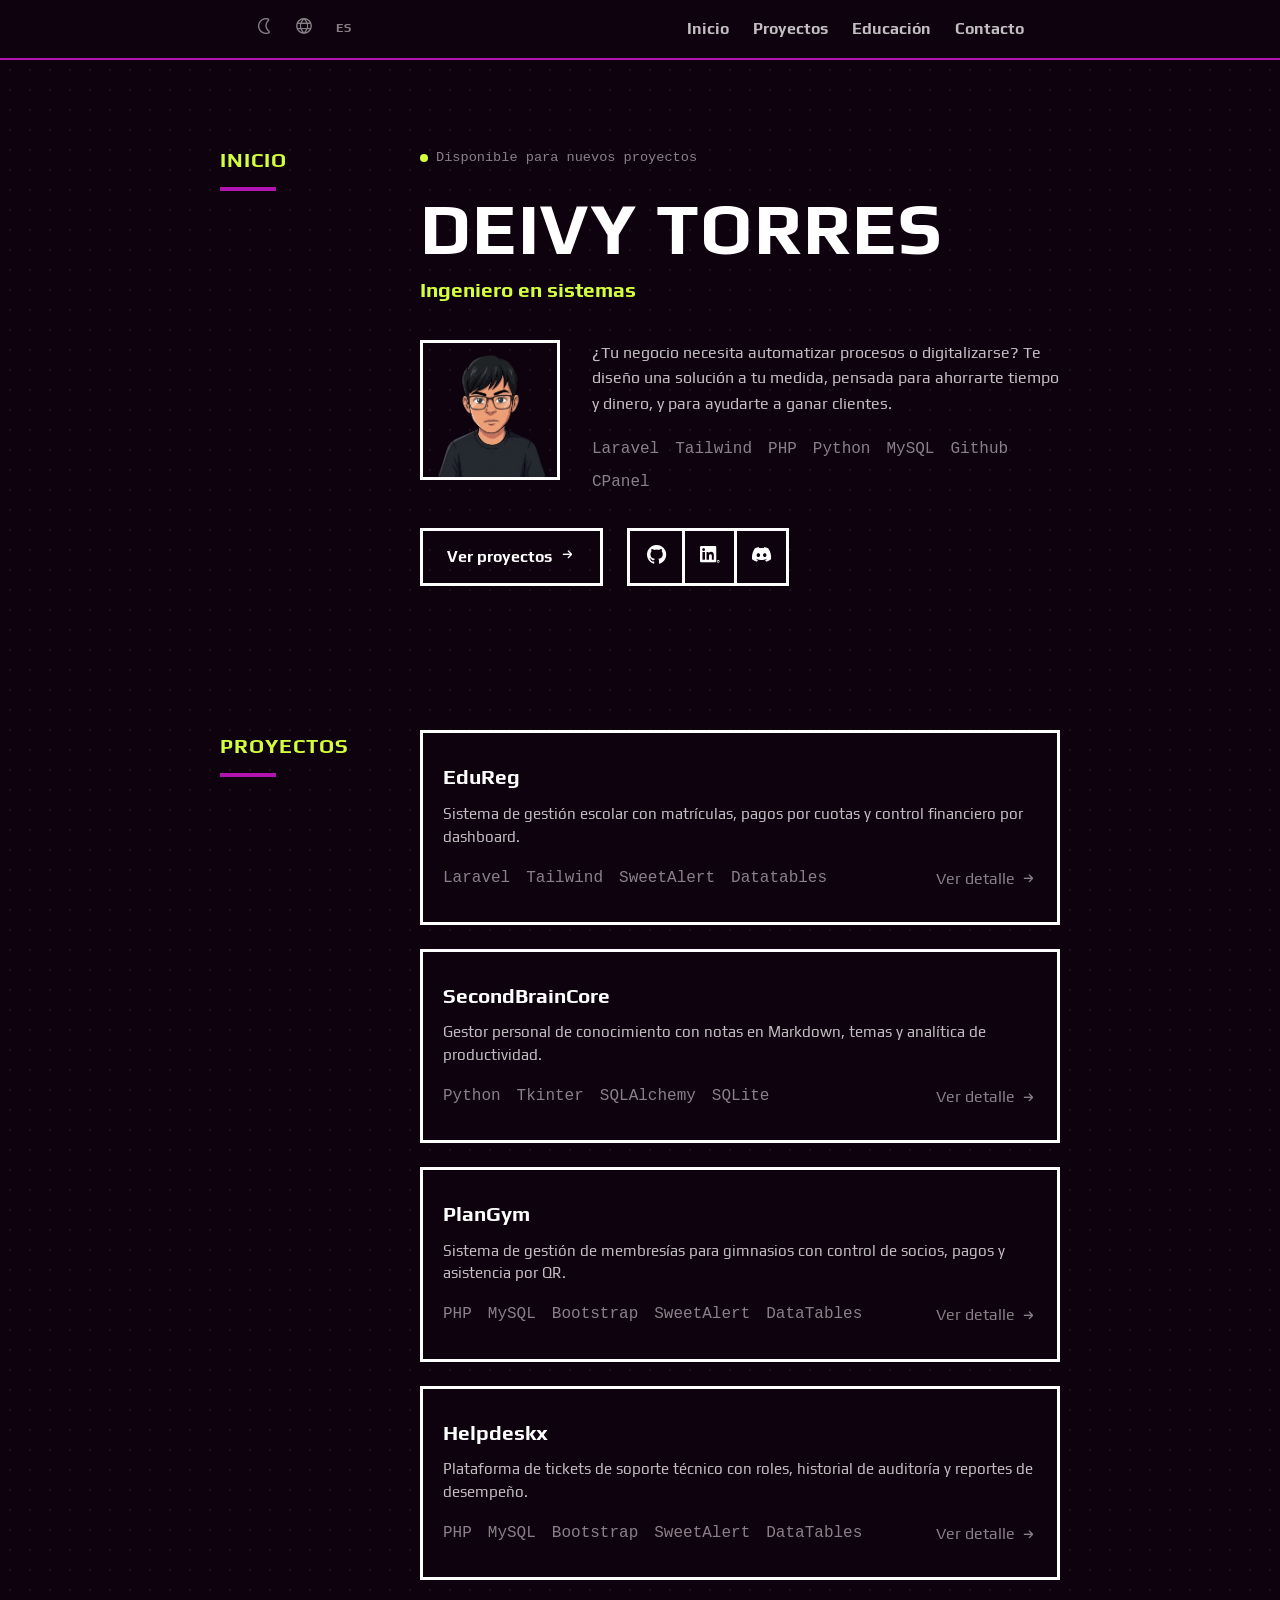
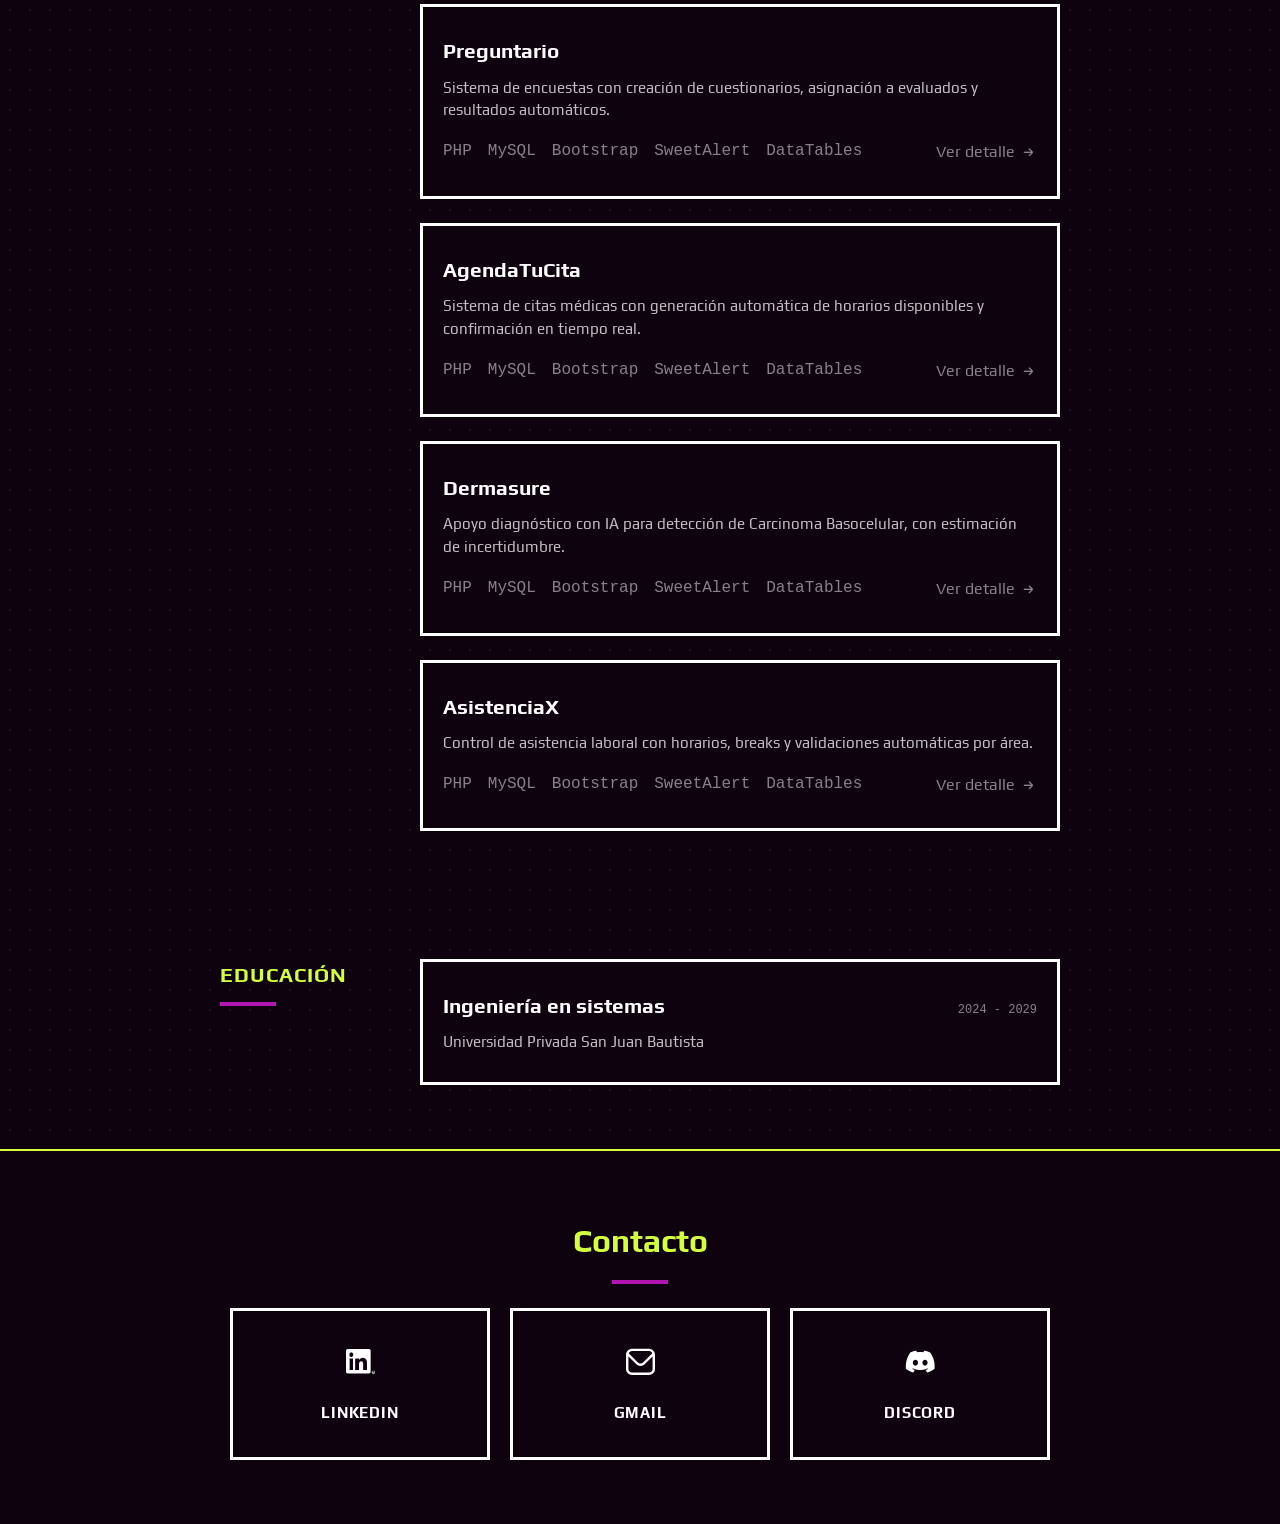
==== index.html @ a7b57a07 "portafolio-web" ====
<!DOCTYPE html>
<html lang="es">
<head>
  <meta charset="UTF-8">

  <link rel="icon" type="image/png" href="img/icon.png">
  <script>
    (function () {
      if (localStorage.getItem('site-theme') === 'light') document.documentElement.setAttribute('data-theme', 'light');
      document.documentElement.setAttribute('lang', localStorage.getItem('site-lang') || 'es');
    })();
  </script>
  <meta name="viewport" content="width=device-width, initial-scale=1.0">
  <title data-i18n="home.title">Deivy Torres | Ingeniero de sistemas</title>
  <meta name="description" content="Portafolio de Deivy Torres, ingeniero de sistemas." data-i18n="home.metaDesc" data-i18n-attr="content">
  
  <link rel="preload" href="fonts/Play-Regular.ttf" as="font" type="font/ttf" crossorigin>
  <link rel="preload" href="fonts/Play-Bold.ttf" as="font" type="font/ttf" crossorigin>

  <link rel="stylesheet" href="flaticon-uicons/brands/all.css">
  <link rel="stylesheet" href="flaticon-uicons/regular/rounded.css">
  <link rel="preload" href="flaticon-uicons/uicons-regular-rounded-J3WOUERV.woff2" as="font" type="font/woff2" crossorigin>
  <link rel="preload" href="flaticon-uicons/uicons-brands-XJPKRNBN.woff2" as="font" type="font/woff2" crossorigin>

    <link rel="stylesheet" href="style.css">
</head>
<body>
  
    <header class="site-header">
      <nav aria-label="Navegación principal">
          <ul class="nav-config">
            <li><a href="#" id="theme-toggle" aria-label="Cambiar tema de color" data-i18n="common.temaAria" data-i18n-attr="aria-label"><i class="fi fi-rr-moon"></i></a></li>
            <li><a href="#" id="lang-toggle" aria-label="Cambiar idioma" data-i18n="common.idiomaAria" data-i18n-attr="aria-label"><i class="fi fi-rr-globe"></i></a></li>
            <li class="lang-code" aria-hidden="true">ES</li>
          </ul>
          <ul class="nav-list">
              <li><a href="#inicio" data-i18n="nav.inicio">Inicio</a></li>
              <li><a href="#proyectos" data-i18n="nav.proyectos">Proyectos</a></li>
              <li><a href="#educacion" data-i18n="nav.educacion">Educación</a></li>
              <li><a href="#contacto" data-i18n="nav.contacto">Contacto</a></li>
          </ul>
      </nav>
    </header>

    <main id="contenido">

      <section id="inicio" class="hero" aria-labelledby="hero-titulo">
        <div class="hero-label">
          <h2 data-i18n="nav.inicio">Inicio</h2>
        </div>

        <div class="hero-content">
          <p class="hero-status">
            <span class="status-dot" aria-hidden="true"></span>
            <span data-i18n="home.status">Disponible para nuevos proyectos</span>
          </p>

          <h1 id="hero-titulo" class="hero-titulo">Deivy Torres</h1>
          <p class="hero-rol" data-i18n="home.rol">Ingeniero en sistemas</p>

          <div class="hero-main">
            <img class="hero-img" src="img/foto-perfil-2.png" alt="Deivy Torres" width="140" height="140">

            <div class="hero-info">
              <p class="hero-descripcion" data-i18n="home.desc">
                ¿Tu negocio necesita automatizar procesos o digitalizarse? Te diseño una solución a tu medida, pensada para ahorrarte tiempo y dinero, y para ayudarte a ganar clientes.
              </p>

              <ul class="project-stack hero-stack">
                <li>Laravel</li>
                <li>Tailwind</li>
                <li>PHP</li>
                <li>Python</li>
                <li>MySQL</li>
                <li>Github</li>
                <li>CPanel</li>
              </ul>
            </div>
          </div>

          <div class="hero-actions">
            <a href="#" class="hero-cta">
              <span data-i18n="home.cta">Enlaces</span>
              <i class="fi fi-rr-arrow-small-right" aria-hidden="true"></i>
            </a>

            <ul class="contact-list">
              <li>
                <a href="https://github.com/deivystoteles" aria-label="GitHub" target="_blank" rel="noopener">
                  <i class="fi fi-brands-github" aria-hidden="true"></i>
                </a>
              </li>
              <li>
                <a href="https://linkedin.com/in/deitorres" aria-label="LinkedIn" target="_blank" rel="noopener">
                  <i class="fi fi-brands-linkedin" aria-hidden="true"></i>
                </a>
              </li>
              <li>
                <a href="#" class="copy-discord" data-copy="dei_0_0" aria-label="Copiar usuario de Discord" data-i18n="common.copiarDiscord" data-i18n-attr="aria-label">
                  <i class="fi fi-brands-discord" aria-hidden="true"></i>
                </a>
              </li>
            </ul>
          </div>
        </div>
      </section>


      <section id="proyectos" class="projects" aria-labelledby="proyectos-titulo">
        <div class="projects-label">
          <h2 id="proyectos-titulo" data-i18n="nav.proyectos">Proyectos</h2>
        </div>

        <ul class="projects-grid">
          <li class="project-card">
            <a href="proyectos/edureg.html" class="project-card-link">
              <article>
                <h3>EduReg</h3>
                <p data-i18n="home.edureg.desc">Sistema de gestión escolar con matrículas, pagos por cuotas y control financiero por dashboard.</p>
                <div class="project-meta">
                  <ul class="project-stack">
                    <li>Laravel</li>
                    <li>Tailwind</li>
                    <li>SweetAlert</li>
                    <li>Datatables</li>
                  </ul>
                  <span class="project-link">
                    <span data-i18n="common.verDetalle">Ver detalle</span>
                    <i class="fi fi-rr-arrow-small-right" aria-hidden="true"></i>
                  </span>
                </div>
              </article>
            </a>
          </li>

          <li class="project-card">
            <a href="proyectos/secondbrain.html" class="project-card-link">
              <article>
                <h3>SecondBrainCore</h3>
                <p data-i18n="home.secondbrain.desc">Gestor personal de conocimiento con notas en Markdown, temas y analítica de productividad.</p>
                <div class="project-meta">
                  <ul class="project-stack">
                    <li>Python</li>
                    <li>Tkinter</li>
                    <li>SQLAlchemy</li>
                    <li>SQLite</li>
                  </ul>
                  <span class="project-link">
                    <span data-i18n="common.verDetalle">Ver detalle</span>
                    <i class="fi fi-rr-arrow-small-right" aria-hidden="true"></i>
                  </span>
                </div>
              </article>
            </a>
          </li>
          
          <li class="project-card">
            <a href="proyectos/plangym.html" class="project-card-link">
              <article>
                <h3>PlanGym</h3>
                <p data-i18n="home.plangym.desc">Sistema de gestión de membresías para gimnasios con control de socios, pagos y asistencia por QR.</p>
                <div class="project-meta">
                  <ul class="project-stack">
                    <li>PHP</li>
                    <li>MySQL</li>
                    <li>Bootstrap</li>
                    <li>SweetAlert</li>
                    <li>DataTables</li>
                  </ul>
                  <span class="project-link">
                    <span data-i18n="common.verDetalle">Ver detalle</span>
                    <i class="fi fi-rr-arrow-small-right" aria-hidden="true"></i>
                  </span>
                </div>
              </article>
            </a>
          </li>

          <li class="project-card">
            <a href="proyectos/helpdesk.html" class="project-card-link">
              <article>
                <h3>Helpdeskx</h3>
                <p data-i18n="home.helpdesk.desc">Plataforma de tickets de soporte técnico con roles, historial de auditoría y reportes de desempeño.</p>
                <div class="project-meta">
                  <ul class="project-stack">
                    <li>PHP</li>
                    <li>MySQL</li>
                    <li>Bootstrap</li>
                    <li>SweetAlert</li>
                    <li>DataTables</li>
                  </ul>
                  <span class="project-link">
                    <span data-i18n="common.verDetalle">Ver detalle</span>
                    <i class="fi fi-rr-arrow-small-right" aria-hidden="true"></i>
                  </span>
                </div>
              </article>
            </a>
          </li>

          <li class="project-card">
            <a href="proyectos/preguntario.html" class="project-card-link">
              <article>
                <h3>Preguntario</h3>
                <p data-i18n="home.preguntario.desc">Sistema de encuestas con creación de cuestionarios, asignación a evaluados y resultados automáticos.</p>
                <div class="project-meta">
                  <ul class="project-stack">
                    <li>PHP</li>
                    <li>MySQL</li>
                    <li>Bootstrap</li>
                    <li>SweetAlert</li>
                    <li>DataTables</li>
                  </ul>
                  <span class="project-link">
                    <span data-i18n="common.verDetalle">Ver detalle</span>
                    <i class="fi fi-rr-arrow-small-right" aria-hidden="true"></i>
                  </span>
                </div>
              </article>
            </a>
          </li>

          <li class="project-card">
            <a href="proyectos/agendatucita.html" class="project-card-link">
              <article>
                <h3>AgendaTuCita</h3>
                <p data-i18n="home.agendatucita.desc">Sistema de citas médicas con generación automática de horarios disponibles y confirmación en tiempo real.</p>
                <div class="project-meta">
                  <ul class="project-stack">
                    <li>PHP</li>
                    <li>MySQL</li>
                    <li>Bootstrap</li>
                    <li>SweetAlert</li>
                    <li>DataTables</li>
                  </ul>
                  <span class="project-link">
                    <span data-i18n="common.verDetalle">Ver detalle</span>
                    <i class="fi fi-rr-arrow-small-right" aria-hidden="true"></i>
                  </span>
                </div>
              </article>
            </a>
          </li>

          <li class="project-card">
            <a href="proyectos/dermasure.html" class="project-card-link">
              <article>
                <h3>Dermasure</h3>
                <p data-i18n="home.dermasure.desc">Apoyo diagnóstico con IA para detección de Carcinoma Basocelular, con estimación de incertidumbre.</p>
                <div class="project-meta">
                  <ul class="project-stack">
                    <li>PHP</li>
                    <li>MySQL</li>
                    <li>Bootstrap</li>
                    <li>SweetAlert</li>
                    <li>DataTables</li>
                  </ul>
                  <span class="project-link">
                    <span data-i18n="common.verDetalle">Ver detalle</span>
                    <i class="fi fi-rr-arrow-small-right" aria-hidden="true"></i>
                  </span>
                </div>
              </article>
            </a>
          </li>

          <li class="project-card">
            <a href="proyectos/asistenciax.html" class="project-card-link">
              <article>
                <h3>AsistenciaX</h3>
                <p data-i18n="home.asistenciax.desc">Control de asistencia laboral con horarios, breaks y validaciones automáticas por área.</p>
                <div class="project-meta">
                  <ul class="project-stack">
                    <li>PHP</li>
                    <li>MySQL</li>
                    <li>Bootstrap</li>
                    <li>SweetAlert</li>
                    <li>DataTables</li>
                  </ul>
                  <span class="project-link">
                    <span data-i18n="common.verDetalle">Ver detalle</span>
                    <i class="fi fi-rr-arrow-small-right" aria-hidden="true"></i>
                  </span>
                </div>
              </article>
            </a>
          </li>
        </ul>
      </section>

      <section id="educacion" class="projects" aria-labelledby="proyectos-titulo">
        <div class="projects-label">
          <h2 id="proyectos-titulo" data-i18n="nav.educacion">Educación</h2>
        </div>

        <ul class="projects-grid">
          <li class="project-card">
            <article>
              <div class="titulo-fecha">
                <h3 data-i18n="home.edu.carrera">Ingeniería en sistemas</h3>
                <span class="curso-tiempo">2024 - 2029</span>
              </div>
              <p data-i18n="home.edu.universidad">Universidad Privada San Juan Bautista</p>
            </article>
          </li>
        </ul>
      </section>

    </main>

    <footer class="site-footer" id="contacto">
      <div class="footer-content">
        <h2 data-i18n="nav.contacto">Contacto</h2>

        <ul class="footer-list">
          <li class="footer-item">
            <a href="https://linkedin.com/in/deitorres" target="_blank" rel="noopener">
              <i class="fi fi-brands-linkedin" aria-hidden="true"></i>
              <span class="footer-item-label">LinkedIn</span>
            </a>
          </li>

          <li class="footer-item">
            <a href="mailto:deivyjth@gmail.com">
              <i class="fi fi-rr-envelope" aria-hidden="true"></i>
              <span class="footer-item-label">Gmail</span>
            </a>
          </li>

          <li class="footer-item">
            <a href="#" class="copy-discord" data-copy="dei_0_0">
              <i class="fi fi-brands-discord" aria-hidden="true"></i>
              <span class="footer-item-label">Discord</span>
            </a>
          </li>
        </ul>
      </div>
    </footer>

    <script src="js/app.js"></script>
    <script>
      document.querySelectorAll('.copy-discord').forEach(function (el) {
        el.addEventListener('click', function (e) {
          e.preventDefault();
          const texto = this.dataset.copy;
          navigator.clipboard.writeText(texto).then(() => {
            this.classList.add('copiado');
            setTimeout(() => {
              this.classList.remove('copiado');
            }, 1500);
          }).catch(err => {
            console.error('No se pudo copiar: ', err);
          });
        });
      });
    </script>

</body>
</html>
---- flaticon-uicons/brands/all.css ----
@font-face{font-family:uicons-brands;src:url(../uicons-brands-XJPKRNBN.woff2) format("woff2"),url(../uicons-brands-PQBQF6T3.woff) format("woff"),url(../uicons-brands-ZJWE2ELA.eot#iefix) format("embedded-opentype");font-display:swap}i[class^=fi-brands-]:before,i[class*=" fi-brands-"]:before,span[class^=fi-brands-]:before,span[class*=fi-brands-]:before{font-family:uicons-brands!important;font-style:normal;font-weight:400!important;font-variant:normal;text-transform:none;line-height:1;-webkit-font-smoothing:antialiased;-moz-osx-font-smoothing:grayscale}.variable-selector-00:before{content:"\fe00"}.variable-selector-01:before{content:"\fe01"}.variable-selector-02:before{content:"\fe02"}.variable-selector-03:before{content:"\fe03"}.variable-selector-04:before{content:"\fe04"}.variable-selector-05:before{content:"\fe05"}.variable-selector-06:before{content:"\fe06"}.variable-selector-07:before{content:"\fe07"}.variable-selector-08:before{content:"\fe08"}.variable-selector-09:before{content:"\fe09"}.variable-selector-0a:before{content:"\fe0a"}.variable-selector-0b:before{content:"\fe0b"}.variable-selector-0c:before{content:"\fe0c"}.variable-selector-0d:before{content:"\fe0d"}.variable-selector-0e:before{content:"\fe0e"}.variable-selector-0f:before{content:"\fe0f"}.combining-half-marks-00:before{content:"\fe20"}.combining-half-marks-01:before{content:"\fe21"}.combining-half-marks-02:before{content:"\fe22"}.combining-half-marks-03:before{content:"\fe23"}.combining-half-marks-04:before{content:"\fe24"}.combining-half-marks-05:before{content:"\fe25"}.combining-half-marks-06:before{content:"\fe26"}.combining-half-marks-07:before{content:"\fe27"}.combining-half-marks-08:before{content:"\fe28"}.combining-half-marks-09:before{content:"\fe29"}.combining-half-marks-0a:before{content:"\fe2a"}.combining-half-marks-0b:before{content:"\fe2b"}.combining-half-marks-0c:before{content:"\fe2c"}.combining-half-marks-0d:before{content:"\fe2d"}.combining-half-marks-0e:before{content:"\fe2e"}.combining-half-marks-0f:before{content:"\fe2f"}.zero-width-no-break-space-0f:before{content:"\feff"}.fi-brands-3m:before{content:"\f101"}.fi-brands-500px:before{content:"\f102"}.fi-brands-abbot-laboratories:before{content:"\f103"}.fi-brands-accusoft:before{content:"\f104"}.fi-brands-acrobat:before{content:"\f105"}.fi-brands-adobe:before{content:"\f106"}.fi-brands-aecom:before{content:"\f107"}.fi-brands-aero:before{content:"\f108"}.fi-brands-after-effects:before{content:"\f109"}.fi-brands-airbnb:before{content:"\f10a"}.fi-brands-algolia:before{content:"\f10b"}.fi-brands-amd:before{content:"\f10c"}.fi-brands-american-express:before{content:"\f10d"}.fi-brands-android:before{content:"\f10e"}.fi-brands-animate:before{content:"\f10f"}.fi-brands-app-store-ios:before{content:"\f110"}.fi-brands-apple-pay:before{content:"\f111"}.fi-brands-apple:before{content:"\f112"}.fi-brands-artstation:before{content:"\f113"}.fi-brands-astrazeneca:before{content:"\f114"}.fi-brands-asus:before{content:"\f115"}.fi-brands-atandt:before{content:"\f116"}.fi-brands-atlassian:before{content:"\f117"}.fi-brands-atom:before{content:"\f118"}.fi-brands-audition:before{content:"\f119"}.fi-brands-behance:before{content:"\f11a"}.fi-brands-bitcoin:before{content:"\f11b"}.fi-brands-blackberry:before{content:"\f11c"}.fi-brands-blogger:before{content:"\f11d"}.fi-brands-bluetooth:before{content:"\f11e"}.fi-brands-bootstrap:before{content:"\f11f"}.fi-brands-bridgestone:before{content:"\f120"}.fi-brands-burger-king:before{content:"\f121"}.fi-brands-c:before{content:"\f122"}.fi-brands-capture:before{content:"\f123"}.fi-brands-cc-amazon-pay:before{content:"\f124"}.fi-brands-cc-apple-pay:before{content:"\f125"}.fi-brands-cc-diners-club:before{content:"\f126"}.fi-brands-cc-visa:before{content:"\f127"}.fi-brands-centos:before{content:"\f128"}.fi-brands-character:before{content:"\f129"}.fi-brands-chromecast:before{content:"\f12a"}.fi-brands-cloudflare:before{content:"\f12b"}.fi-brands-confluence:before{content:"\f12c"}.fi-brands-creative-commons-by:before{content:"\f12d"}.fi-brands-creative-commons-nc-eu:before{content:"\f12e"}.fi-brands-creative-commons-nc-jp:before{content:"\f12f"}.fi-brands-creative-commons-nc:before{content:"\f130"}.fi-brands-creative-commons-nd:before{content:"\f131"}.fi-brands-creative-commons-pd-alt:before{content:"\f132"}.fi-brands-creative-commons-pd:before{content:"\f133"}.fi-brands-creative-commons-remix:before{content:"\f134"}.fi-brands-creative-commons-sa:before{content:"\f135"}.fi-brands-creative-commons-sampling-plus:before{content:"\f136"}.fi-brands-creative-commons-sampling:before{content:"\f137"}.fi-brands-creative-commons-share:before{content:"\f138"}.fi-brands-creative-commons-zero:before{content:"\f139"}.fi-brands-creative-commons:before{content:"\f13a"}.fi-brands-css3-alt:before{content:"\f13b"}.fi-brands-css3:before{content:"\f13c"}.fi-brands-dailymotion:before{content:"\f13d"}.fi-brands-deezer:before{content:"\f13e"}.fi-brands-delphi:before{content:"\f13f"}.fi-brands-dev:before{content:"\f140"}.fi-brands-devianart:before{content:"\f141"}.fi-brands-digg:before{content:"\f142"}.fi-brands-dimension:before{content:"\f143"}.fi-brands-discord:before{content:"\f144"}.fi-brands-docker:before{content:"\f145"}.fi-brands-dribbble:before{content:"\f146"}.fi-brands-dropbox:before{content:"\f147"}.fi-brands-drupal:before{content:"\f148"}.fi-brands-ebay:before{content:"\f149"}.fi-brands-elementor:before{content:"\f14a"}.fi-brands-ethereum:before{content:"\f14b"}.fi-brands-etsy:before{content:"\f14c"}.fi-brands-evernote:before{content:"\f14d"}.fi-brands-facebook-messenger:before{content:"\f14e"}.fi-brands-facebook:before{content:"\f14f"}.fi-brands-fedex:before{content:"\f150"}.fi-brands-figma:before{content:"\f151"}.fi-brands-firefox-browser:before{content:"\f152"}.fi-brands-firefox:before{content:"\f153"}.fi-brands-flaticon-1:before{content:"\f154"}.fi-brands-flaticon:before{content:"\f155"}.fi-brands-flickr:before{content:"\f156"}.fi-brands-flipboard:before{content:"\f157"}.fi-brands-fonts:before{content:"\f158"}.fi-brands-foursquare:before{content:"\f159"}.fi-brands-freepik-1:before{content:"\f15a"}.fi-brands-freepik:before{content:"\f15b"}.fi-brands-fresco:before{content:"\f15c"}.fi-brands-github:before{content:"\f15d"}.fi-brands-gitlab:before{content:"\f15e"}.fi-brands-goodreads:before{content:"\f15f"}.fi-brands-google:before{content:"\f160"}.fi-brands-haskell:before{content:"\f161"}.fi-brands-hbo:before{content:"\f162"}.fi-brands-hotjar:before{content:"\f163"}.fi-brands-html5:before{content:"\f164"}.fi-brands-huawei:before{content:"\f165"}.fi-brands-hubspot:before{content:"\f166"}.fi-brands-ibm:before{content:"\f167"}.fi-brands-iconfinder:before{content:"\f168"}.fi-brands-illustrator-draw:before{content:"\f169"}.fi-brands-illustrator:before{content:"\f16a"}.fi-brands-imdb:before{content:"\f16b"}.fi-brands-incopy:before{content:"\f16c"}.fi-brands-indesign:before{content:"\f16d"}.fi-brands-instagram:before{content:"\f16e"}.fi-brands-intel:before{content:"\f16f"}.fi-brands-invision:before{content:"\f170"}.fi-brands-itunes:before{content:"\f171"}.fi-brands-janseen:before{content:"\f172"}.fi-brands-java:before{content:"\f173"}.fi-brands-jcb:before{content:"\f174"}.fi-brands-jira:before{content:"\f175"}.fi-brands-johnson-and-johnson:before{content:"\f176"}.fi-brands-joomla:before{content:"\f177"}.fi-brands-js:before{content:"\f178"}.fi-brands-kickstarter:before{content:"\f179"}.fi-brands-line:before{content:"\f17a"}.fi-brands-linkedin:before{content:"\f17b"}.fi-brands-lisp:before{content:"\f17c"}.fi-brands-mailchimp:before{content:"\f17d"}.fi-brands-marriott-international:before{content:"\f17e"}.fi-brands-mcdonalds:before{content:"\f17f"}.fi-brands-media-encoder:before{content:"\f180"}.fi-brands-medium:before{content:"\f181"}.fi-brands-meta:before{content:"\f182"}.fi-brands-microsoft-edge:before{content:"\f183"}.fi-brands-microsoft-explorer:before{content:"\f184"}.fi-brands-microsoft:before{content:"\f185"}.fi-brands-mysql:before{content:"\f186"}.fi-brands-napster:before{content:"\f187"}.fi-brands-nestle:before{content:"\f188"}.fi-brands-netflix:before{content:"\f189"}.fi-brands-node-js:before{content:"\f18a"}.fi-brands-nvidia:before{content:"\f18b"}.fi-brands-oracle:before{content:"\f18c"}.fi-brands-patreon:before{content:"\f18d"}.fi-brands-paypal:before{content:"\f18e"}.fi-brands-pfizer:before{content:"\f18f"}.fi-brands-photoshop-camera:before{content:"\f190"}.fi-brands-photoshop-express:before{content:"\f191"}.fi-brands-photoshop-lightroom-classic:before{content:"\f192"}.fi-brands-photoshop-lightroom:before{content:"\f193"}.fi-brands-photoshop:before{content:"\f194"}.fi-brands-php:before{content:"\f195"}.fi-brands-pinterest:before{content:"\f196"}.fi-brands-postgre:before{content:"\f197"}.fi-brands-premiere-rush:before{content:"\f198"}.fi-brands-premiere:before{content:"\f199"}.fi-brands-product-hunt:before{content:"\f19a"}.fi-brands-python:before{content:"\f19b"}.fi-brands-raspberry-pi:before{content:"\f19c"}.fi-brands-reddit:before{content:"\f19d"}.fi-brands-samsung:before{content:"\f19e"}.fi-brands-sap:before{content:"\f19f"}.fi-brands-sass:before{content:"\f1a0"}.fi-brands-shopify:before{content:"\f1a1"}.fi-brands-siemens:before{content:"\f1a2"}.fi-brands-sketch:before{content:"\f1a3"}.fi-brands-skype:before{content:"\f1a4"}.fi-brands-slack:before{content:"\f1a5"}.fi-brands-slidesgo:before{content:"\f1a6"}.fi-brands-snapchat:before{content:"\f1a7"}.fi-brands-sony:before{content:"\f1a8"}.fi-brands-soundcloud:before{content:"\f1a9"}.fi-brands-spark:before{content:"\f1aa"}.fi-brands-spotify:before{content:"\f1ab"}.fi-brands-starbucks:before{content:"\f1ac"}.fi-brands-stock:before{content:"\f1ad"}.fi-brands-storyset:before{content:"\f1ae"}.fi-brands-stripe:before{content:"\f1af"}.fi-brands-substance-3d-designer:before{content:"\f1b0"}.fi-brands-substance-3d-painter:before{content:"\f1b1"}.fi-brands-substance-3d-sampler:before{content:"\f1b2"}.fi-brands-substance-3d-stager:before{content:"\f1b3"}.fi-brands-swift:before{content:"\f1b4"}.fi-brands-t-mobile:before{content:"\f1b5"}.fi-brands-telegram:before{content:"\f1b6"}.fi-brands-tencent:before{content:"\f1b7"}.fi-brands-the-home-depot:before{content:"\f1b8"}.fi-brands-tik-tok:before{content:"\f1b9"}.fi-brands-trello:before{content:"\f1ba"}.fi-brands-tripadvisor:before{content:"\f1bb"}.fi-brands-tumblr:before{content:"\f1bc"}.fi-brands-twitch:before{content:"\f1bd"}.fi-brands-twitter-alt-circle:before{content:"\f1be"}.fi-brands-twitter-alt-square:before{content:"\f1bf"}.fi-brands-twitter-alt:before{content:"\f1c0"}.fi-brands-twitter:before{content:"\f1c1"}.fi-brands-typescript:before{content:"\f1c2"}.fi-brands-uber:before{content:"\f1c3"}.fi-brands-ubuntu:before{content:"\f1c4"}.fi-brands-unilever:before{content:"\f1c5"}.fi-brands-unity:before{content:"\f1c6"}.fi-brands-unsplash:before{content:"\f1c7"}.fi-brands-ups:before{content:"\f1c8"}.fi-brands-usaa:before{content:"\f1c9"}.fi-brands-verizon:before{content:"\f1ca"}.fi-brands-videvo:before{content:"\f1cb"}.fi-brands-vimeo:before{content:"\f1cc"}.fi-brands-visa:before{content:"\f1cd"}.fi-brands-visual-basic:before{content:"\f1ce"}.fi-brands-vk:before{content:"\f1cf"}.fi-brands-walmart:before{content:"\f1d0"}.fi-brands-wepik:before{content:"\f1d1"}.fi-brands-whatsapp:before{content:"\f1d2"}.fi-brands-wikipedia:before{content:"\f1d3"}.fi-brands-windows:before{content:"\f1d4"}.fi-brands-wix:before{content:"\f1d5"}.fi-brands-wordpress:before{content:"\f1d6"}.fi-brands-xd:before{content:"\f1d7"}.fi-brands-xing:before{content:"\f1d8"}.fi-brands-yahoo:before{content:"\f1d9"}.fi-brands-yandex:before{content:"\f1da"}.fi-brands-yelp:before{content:"\f1db"}.fi-brands-youtube:before{content:"\f1dc"}.fi-brands-zoom:before{content:"\f1dd"}
/*!
*   _____       _             __                 _____                               ______ _       _   _
*  |_   _|     | |           / _|               |_   _|                             |  ____| |     | | (_)
*    | |  _ __ | |_ ___ _ __| |_ __ _  ___ ___    | |  ___ ___  _ __  ___   ______  | |__  | | __ _| |_ _  ___ ___  _ __
*    | | | '_ \| __/ _ \ '__|  _/ _` |/ __/ _ \   | | / __/ _ \| '_ \/ __| |______| |  __| | |/ _` | __| |/ __/ _ \| '_ \
*   _| |_| | | | ||  __/ |  | || (_| | (_|  __/  _| || (_| (_) | | | \__ \          | |    | | (_| | |_| | (_| (_) | | | |
*  |_____|_| |_|\__\___|_|  |_| \__,_|\___\___| |_____\___\___/|_| |_|___/          |_|    |_|\__,_|\__|_|\___\___/|_| |_|
*
*                         UIcons 2.4.2 - https://www.flaticon.com/uicons/interface-icons
*/
/*# sourceMappingURL=all.css.map */
---- flaticon-uicons/regular/rounded.css ----
@font-face{font-family:uicons-regular-rounded;src:url(../uicons-regular-rounded-J3WOUERV.woff2) format("woff2"),url(../uicons-regular-rounded-KDJ23353.woff) format("woff"),url(../uicons-regular-rounded-ESQGLQQ4.eot#iefix) format("embedded-opentype");font-display:swap}i[class^=fi-rr-]:before,i[class*=" fi-rr-"]:before,span[class^=fi-rr-]:before,span[class*=fi-rr-]:before{font-family:uicons-regular-rounded!important;font-style:normal;font-weight:400!important;font-variant:normal;text-transform:none;line-height:1;-webkit-font-smoothing:antialiased;-moz-osx-font-smoothing:grayscale}.variable-selector-00:before{content:"\fe00"}.variable-selector-01:before{content:"\fe01"}.variable-selector-02:before{content:"\fe02"}.variable-selector-03:before{content:"\fe03"}.variable-selector-04:before{content:"\fe04"}.variable-selector-05:before{content:"\fe05"}.variable-selector-06:before{content:"\fe06"}.variable-selector-07:before{content:"\fe07"}.variable-selector-08:before{content:"\fe08"}.variable-selector-09:before{content:"\fe09"}.variable-selector-0a:before{content:"\fe0a"}.variable-selector-0b:before{content:"\fe0b"}.variable-selector-0c:before{content:"\fe0c"}.variable-selector-0d:before{content:"\fe0d"}.variable-selector-0e:before{content:"\fe0e"}.variable-selector-0f:before{content:"\fe0f"}.combining-half-marks-00:before{content:"\fe20"}.combining-half-marks-01:before{content:"\fe21"}.combining-half-marks-02:before{content:"\fe22"}.combining-half-marks-03:before{content:"\fe23"}.combining-half-marks-04:before{content:"\fe24"}.combining-half-marks-05:before{content:"\fe25"}.combining-half-marks-06:before{content:"\fe26"}.combining-half-marks-07:before{content:"\fe27"}.combining-half-marks-08:before{content:"\fe28"}.combining-half-marks-09:before{content:"\fe29"}.combining-half-marks-0a:before{content:"\fe2a"}.combining-half-marks-0b:before{content:"\fe2b"}.combining-half-marks-0c:before{content:"\fe2c"}.combining-half-marks-0d:before{content:"\fe2d"}.combining-half-marks-0e:before{content:"\fe2e"}.combining-half-marks-0f:before{content:"\fe2f"}.zero-width-no-break-space-0f:before{content:"\feff"}.fi-rr-0:before{content:"\f101"}.fi-rr-00s-music-disc:before{content:"\f102"}.fi-rr-1:before{content:"\f103"}.fi-rr-2:before{content:"\f104"}.fi-rr-3:before{content:"\f105"}.fi-rr-360-degrees:before{content:"\f106"}.fi-rr-4:before{content:"\f107"}.fi-rr-404:before{content:"\f108"}.fi-rr-5:before{content:"\f109"}.fi-rr-6:before{content:"\f10a"}.fi-rr-60s-music-disc:before{content:"\f10b"}.fi-rr-7:before{content:"\f10c"}.fi-rr-70s-music-disc:before{content:"\f10d"}.fi-rr-8:before{content:"\f10e"}.fi-rr-80s-music-disc:before{content:"\f10f"}.fi-rr-9:before{content:"\f110"}.fi-rr-90s-music-disc:before{content:"\f111"}.fi-rr-a:before{content:"\f112"}.fi-rr-accident:before{content:"\f113"}.fi-rr-acorn:before{content:"\f114"}.fi-rr-ad-paid:before{content:"\f115"}.fi-rr-ad:before{content:"\f116"}.fi-rr-add-document:before{content:"\f117"}.fi-rr-add-folder:before{content:"\f118"}.fi-rr-add-image:before{content:"\f119"}.fi-rr-add:before{content:"\f11a"}.fi-rr-address-book:before{content:"\f11b"}.fi-rr-address-card:before{content:"\f11c"}.fi-rr-admin-alt:before{content:"\f11d"}.fi-rr-admin:before{content:"\f11e"}.fi-rr-age-alt:before{content:"\f11f"}.fi-rr-age-restriction-eighteen:before{content:"\f120"}.fi-rr-age-restriction-seven:before{content:"\f121"}.fi-rr-age-restriction-six:before{content:"\f122"}.fi-rr-age-restriction-sixteen:before{content:"\f123"}.fi-rr-age-restriction-thirteen:before{content:"\f124"}.fi-rr-age-restriction-three:before{content:"\f125"}.fi-rr-age-restriction-twelve:before{content:"\f126"}.fi-rr-age-restriction-twenty-one:before{content:"\f127"}.fi-rr-age-restriction-zero:before{content:"\f128"}.fi-rr-age:before{content:"\f129"}.fi-rr-air-conditioner:before{content:"\f12a"}.fi-rr-air-freshener:before{content:"\f12b"}.fi-rr-air-pollution:before{content:"\f12c"}.fi-rr-airplane-journey:before{content:"\f12d"}.fi-rr-airplane-window-open:before{content:"\f12e"}.fi-rr-airplay:before{content:"\f12f"}.fi-rr-alarm-clock:before{content:"\f130"}.fi-rr-alarm-exclamation:before{content:"\f131"}.fi-rr-alarm-plus:before{content:"\f132"}.fi-rr-alarm-snooze:before{content:"\f133"}.fi-rr-album-circle-plus:before{content:"\f134"}.fi-rr-album-circle-user:before{content:"\f135"}.fi-rr-album-collection:before{content:"\f136"}.fi-rr-album:before{content:"\f137"}.fi-rr-algorithm:before{content:"\f138"}.fi-rr-alicorn:before{content:"\f139"}.fi-rr-alien:before{content:"\f13a"}.fi-rr-align-center:before{content:"\f13b"}.fi-rr-align-justify:before{content:"\f13c"}.fi-rr-align-left:before{content:"\f13d"}.fi-rr-align-slash:before{content:"\f13e"}.fi-rr-ambulance:before{content:"\f13f"}.fi-rr-analyse-alt:before{content:"\f140"}.fi-rr-analyse:before{content:"\f141"}.fi-rr-anatomical-heart:before{content:"\f142"}.fi-rr-anchor:before{content:"\f143"}.fi-rr-angel:before{content:"\f144"}.fi-rr-angle-90:before{content:"\f145"}.fi-rr-angle-circle-down:before{content:"\f146"}.fi-rr-angle-circle-left:before{content:"\f147"}.fi-rr-angle-circle-right:before{content:"\f148"}.fi-rr-angle-circle-up:before{content:"\f149"}.fi-rr-angle-double-left:before{content:"\f14a"}.fi-rr-angle-double-right:before{content:"\f14b"}.fi-rr-angle-double-small-down:before{content:"\f14c"}.fi-rr-angle-double-small-left:before{content:"\f14d"}.fi-rr-angle-double-small-right:before{content:"\f14e"}.fi-rr-angle-double-small-up:before{content:"\f14f"}.fi-rr-angle-down:before{content:"\f150"}.fi-rr-angle-left:before{content:"\f151"}.fi-rr-angle-right:before{content:"\f152"}.fi-rr-angle-small-down:before{content:"\f153"}.fi-rr-angle-small-left:before{content:"\f154"}.fi-rr-angle-small-right:before{content:"\f155"}.fi-rr-angle-small-up:before{content:"\f156"}.fi-rr-angle-square-down:before{content:"\f157"}.fi-rr-angle-square-left:before{content:"\f158"}.fi-rr-angle-square-right:before{content:"\f159"}.fi-rr-angle-square-up:before{content:"\f15a"}.fi-rr-angle-up:before{content:"\f15b"}.fi-rr-angle:before{content:"\f15c"}.fi-rr-angles-up-down:before{content:"\f15d"}.fi-rr-angry:before{content:"\f15e"}.fi-rr-animated-icon:before{content:"\f15f"}.fi-rr-ankh:before{content:"\f160"}.fi-rr-answer-alt:before{content:"\f161"}.fi-rr-answer:before{content:"\f162"}.fi-rr-apartment:before{content:"\f163"}.fi-rr-aperture:before{content:"\f164"}.fi-rr-api:before{content:"\f165"}.fi-rr-apple-core:before{content:"\f166"}.fi-rr-apple-crate:before{content:"\f167"}.fi-rr-apple-whole:before{content:"\f168"}.fi-rr-apps-add:before{content:"\f169"}.fi-rr-apps-delete:before{content:"\f16a"}.fi-rr-apps-sort:before{content:"\f16b"}.fi-rr-apps:before{content:"\f16c"}.fi-rr-archive:before{content:"\f16d"}.fi-rr-archway:before{content:"\f16e"}.fi-rr-arrow-alt-circle-down:before{content:"\f16f"}.fi-rr-arrow-alt-circle-left:before{content:"\f170"}.fi-rr-arrow-alt-circle-right:before{content:"\f171"}.fi-rr-arrow-alt-circle-up:before{content:"\f172"}.fi-rr-arrow-alt-down:before{content:"\f173"}.fi-rr-arrow-alt-from-bottom:before{content:"\f174"}.fi-rr-arrow-alt-from-left:before{content:"\f175"}.fi-rr-arrow-alt-from-right:before{content:"\f176"}.fi-rr-arrow-alt-from-top:before{content:"\f177"}.fi-rr-arrow-alt-left:before{content:"\f178"}.fi-rr-arrow-alt-right:before{content:"\f179"}.fi-rr-arrow-alt-square-down:before{content:"\f17a"}.fi-rr-arrow-alt-square-left:before{content:"\f17b"}.fi-rr-arrow-alt-square-right:before{content:"\f17c"}.fi-rr-arrow-alt-square-up:before{content:"\f17d"}.fi-rr-arrow-alt-to-bottom:before{content:"\f17e"}.fi-rr-arrow-alt-to-left:before{content:"\f17f"}.fi-rr-arrow-alt-to-right:before{content:"\f180"}.fi-rr-arrow-alt-to-top:before{content:"\f181"}.fi-rr-arrow-alt-up:before{content:"\f182"}.fi-rr-arrow-circle-down:before{content:"\f183"}.fi-rr-arrow-circle-left:before{content:"\f184"}.fi-rr-arrow-circle-right:before{content:"\f185"}.fi-rr-arrow-circle-up:before{content:"\f186"}.fi-rr-arrow-comparison:before{content:"\f187"}.fi-rr-arrow-down-from-arc:before{content:"\f188"}.fi-rr-arrow-down-from-dotted-line:before{content:"\f189"}.fi-rr-arrow-down-left:before{content:"\f18a"}.fi-rr-arrow-down-small-big:before{content:"\f18b"}.fi-rr-arrow-down-to-dotted-line:before{content:"\f18c"}.fi-rr-arrow-down-to-square:before{content:"\f18d"}.fi-rr-arrow-down-triangle-square:before{content:"\f18e"}.fi-rr-arrow-down:before{content:"\f18f"}.fi-rr-arrow-from-bottom:before{content:"\f190"}.fi-rr-arrow-from-left:before{content:"\f191"}.fi-rr-arrow-from-right:before{content:"\f192"}.fi-rr-arrow-from-top:before{content:"\f193"}.fi-rr-arrow-left-from-arc:before{content:"\f194"}.fi-rr-arrow-left-from-line:before{content:"\f195"}.fi-rr-arrow-left-to-arc:before{content:"\f196"}.fi-rr-arrow-left:before{content:"\f197"}.fi-rr-arrow-progress-alt:before{content:"\f198"}.fi-rr-arrow-progress:before{content:"\f199"}.fi-rr-arrow-right-to-bracket:before{content:"\f19a"}.fi-rr-arrow-right:before{content:"\f19b"}.fi-rr-arrow-small-down:before{content:"\f19c"}.fi-rr-arrow-small-left:before{content:"\f19d"}.fi-rr-arrow-small-right:before{content:"\f19e"}.fi-rr-arrow-small-up:before{content:"\f19f"}.fi-rr-arrow-square-down:before{content:"\f1a0"}.fi-rr-arrow-square-left:before{content:"\f1a1"}.fi-rr-arrow-square-right:before{content:"\f1a2"}.fi-rr-arrow-square-up:before{content:"\f1a3"}.fi-rr-arrow-to-bottom:before{content:"\f1a4"}.fi-rr-arrow-to-left:before{content:"\f1a5"}.fi-rr-arrow-to-right:before{content:"\f1a6"}.fi-rr-arrow-to-top:before{content:"\f1a7"}.fi-rr-arrow-trend-down:before{content:"\f1a8"}.fi-rr-arrow-trend-up:before{content:"\f1a9"}.fi-rr-arrow-turn-down-left:before{content:"\f1aa"}.fi-rr-arrow-turn-down-right:before{content:"\f1ab"}.fi-rr-arrow-turn-left-up:before{content:"\f1ac"}.fi-rr-arrow-up-from-dotted-line:before{content:"\f1ad"}.fi-rr-arrow-up-from-ground-water:before{content:"\f1ae"}.fi-rr-arrow-up-from-square:before{content:"\f1af"}.fi-rr-arrow-up-left-from-circle:before{content:"\f1b0"}.fi-rr-arrow-up-left:before{content:"\f1b1"}.fi-rr-arrow-up-right-and-arrow-down-left-from-center:before{content:"\f1b2"}.fi-rr-arrow-up-right-from-square:before{content:"\f1b3"}.fi-rr-arrow-up-right:before{content:"\f1b4"}.fi-rr-arrow-up-small-big:before{content:"\f1b5"}.fi-rr-arrow-up-square-triangle:before{content:"\f1b6"}.fi-rr-arrow-up-to-arc:before{content:"\f1b7"}.fi-rr-arrow-up-to-dotted-line:before{content:"\f1b8"}.fi-rr-arrow-up:before{content:"\f1b9"}.fi-rr-arrow-upward-growth-crypto:before{content:"\f1ba"}.fi-rr-arrows-alt-h:before{content:"\f1bb"}.fi-rr-arrows-alt-v:before{content:"\f1bc"}.fi-rr-arrows-alt:before{content:"\f1bd"}.fi-rr-arrows-cross:before{content:"\f1be"}.fi-rr-arrows-from-dotted-line:before{content:"\f1bf"}.fi-rr-arrows-from-line:before{content:"\f1c0"}.fi-rr-arrows-h-copy:before{content:"\f1c1"}.fi-rr-arrows-h:before{content:"\f1c2"}.fi-rr-arrows-repeat-1:before{content:"\f1c3"}.fi-rr-arrows-repeat:before{content:"\f1c4"}.fi-rr-arrows-retweet:before{content:"\f1c5"}.fi-rr-arrows-split-right-and-left:before{content:"\f1c6"}.fi-rr-arrows-split-up-and-left:before{content:"\f1c7"}.fi-rr-arrows-to-circle:before{content:"\f1c8"}.fi-rr-arrows-to-dotted-line:before{content:"\f1c9"}.fi-rr-arrows-to-eye:before{content:"\f1ca"}.fi-rr-arrows-to-line:before{content:"\f1cb"}.fi-rr-arrows:before{content:"\f1cc"}.fi-rr-artificial-intelligence:before{content:"\f1cd"}.fi-rr-assept-document:before{content:"\f1ce"}.fi-rr-assessment-alt:before{content:"\f1cf"}.fi-rr-assessment:before{content:"\f1d0"}.fi-rr-assign:before{content:"\f1d1"}.fi-rr-assistive-listening-systems:before{content:"\f1d2"}.fi-rr-asterik:before{content:"\f1d3"}.fi-rr-at:before{content:"\f1d4"}.fi-rr-attribution-pen:before{content:"\f1d5"}.fi-rr-attribution-pencil:before{content:"\f1d6"}.fi-rr-aubergine:before{content:"\f1d7"}.fi-rr-auction:before{content:"\f1d8"}.fi-rr-audience-megaphone:before{content:"\f1d9"}.fi-rr-audio-description-slash:before{content:"\f1da"}.fi-rr-audit-alt:before{content:"\f1db"}.fi-rr-audit:before{content:"\f1dc"}.fi-rr-austral-sign:before{content:"\f1dd"}.fi-rr-avocado:before{content:"\f1de"}.fi-rr-award:before{content:"\f1df"}.fi-rr-axe-battle:before{content:"\f1e0"}.fi-rr-axe:before{content:"\f1e1"}.fi-rr-b:before{content:"\f1e2"}.fi-rr-baby-carriage:before{content:"\f1e3"}.fi-rr-baby:before{content:"\f1e4"}.fi-rr-back-up:before{content:"\f1e5"}.fi-rr-background:before{content:"\f1e6"}.fi-rr-backpack:before{content:"\f1e7"}.fi-rr-bacon:before{content:"\f1e8"}.fi-rr-bacteria:before{content:"\f1e9"}.fi-rr-bacterium:before{content:"\f1ea"}.fi-rr-badge-check:before{content:"\f1eb"}.fi-rr-badge-dollar:before{content:"\f1ec"}.fi-rr-badge-leaf:before{content:"\f1ed"}.fi-rr-badge-percent:before{content:"\f1ee"}.fi-rr-badge-sheriff:before{content:"\f1ef"}.fi-rr-badge:before{content:"\f1f0"}.fi-rr-badger-honey:before{content:"\f1f1"}.fi-rr-badget-check-alt:before{content:"\f1f2"}.fi-rr-badminton:before{content:"\f1f3"}.fi-rr-bag-map-pin:before{content:"\f1f4"}.fi-rr-bag-seedling:before{content:"\f1f5"}.fi-rr-bag-shopping-minus:before{content:"\f1f6"}.fi-rr-bags-shopping:before{content:"\f1f7"}.fi-rr-baguette:before{content:"\f1f8"}.fi-rr-bahai:before{content:"\f1f9"}.fi-rr-baht-sign:before{content:"\f1fa"}.fi-rr-balance-scale-left:before{content:"\f1fb"}.fi-rr-balance-scale-right:before{content:"\f1fc"}.fi-rr-ball-pile:before{content:"\f1fd"}.fi-rr-ball:before{content:"\f1fe"}.fi-rr-ballet-dance:before{content:"\f1ff"}.fi-rr-balloon:before{content:"\f200"}.fi-rr-balloons:before{content:"\f201"}.fi-rr-ballot-check:before{content:"\f202"}.fi-rr-ballot:before{content:"\f203"}.fi-rr-ban-bug:before{content:"\f204"}.fi-rr-ban:before{content:"\f205"}.fi-rr-banana:before{content:"\f206"}.fi-rr-band-aid:before{content:"\f207"}.fi-rr-bangladeshi-taka-sign:before{content:"\f208"}.fi-rr-banjo:before{content:"\f209"}.fi-rr-bank:before{content:"\f20a"}.fi-rr-banner-2:before{content:"\f20b"}.fi-rr-banner-3:before{content:"\f20c"}.fi-rr-banner-4:before{content:"\f20d"}.fi-rr-banner-5:before{content:"\f20e"}.fi-rr-banner:before{content:"\f20f"}.fi-rr-barber-pole:before{content:"\f210"}.fi-rr-barber-shop:before{content:"\f211"}.fi-rr-barcode-read:before{content:"\f212"}.fi-rr-barcode-scan:before{content:"\f213"}.fi-rr-barcode:before{content:"\f214"}.fi-rr-bars-filter:before{content:"\f215"}.fi-rr-bars-progress:before{content:"\f216"}.fi-rr-bars-sort:before{content:"\f217"}.fi-rr-bars-staggered:before{content:"\f218"}.fi-rr-baseball-alt:before{content:"\f219"}.fi-rr-baseball:before{content:"\f21a"}.fi-rr-basket-shopping-minus:before{content:"\f21b"}.fi-rr-basket-shopping-plus:before{content:"\f21c"}.fi-rr-basket-shopping-simple:before{content:"\f21d"}.fi-rr-basket:before{content:"\f21e"}.fi-rr-basketball:before{content:"\f21f"}.fi-rr-bat:before{content:"\f220"}.fi-rr-bath:before{content:"\f221"}.fi-rr-battery-bolt:before{content:"\f222"}.fi-rr-battery-empty:before{content:"\f223"}.fi-rr-battery-exclamation:before{content:"\f224"}.fi-rr-battery-full:before{content:"\f225"}.fi-rr-battery-half:before{content:"\f226"}.fi-rr-battery-quarter:before{content:"\f227"}.fi-rr-battery-slash:before{content:"\f228"}.fi-rr-battery-three-quarters:before{content:"\f229"}.fi-rr-beacon:before{content:"\f22a"}.fi-rr-bed-alt:before{content:"\f22b"}.fi-rr-bed-bunk:before{content:"\f22c"}.fi-rr-bed-empty:before{content:"\f22d"}.fi-rr-bed:before{content:"\f22e"}.fi-rr-bee:before{content:"\f22f"}.fi-rr-beer-mug-empty:before{content:"\f230"}.fi-rr-beer:before{content:"\f231"}.fi-rr-bell-concierge:before{content:"\f232"}.fi-rr-bell-notification-call:before{content:"\f233"}.fi-rr-bell-notification-social-media:before{content:"\f234"}.fi-rr-bell-ring:before{content:"\f235"}.fi-rr-bell-school-slash:before{content:"\f236"}.fi-rr-bell-school:before{content:"\f237"}.fi-rr-bell-slash:before{content:"\f238"}.fi-rr-bell:before{content:"\f239"}.fi-rr-bells:before{content:"\f23a"}.fi-rr-bench-tree:before{content:"\f23b"}.fi-rr-benefit-diamond-alt:before{content:"\f23c"}.fi-rr-benefit-diamond:before{content:"\f23d"}.fi-rr-benefit-hand:before{content:"\f23e"}.fi-rr-benefit-increase:before{content:"\f23f"}.fi-rr-benefit-porcent:before{content:"\f240"}.fi-rr-benefit:before{content:"\f241"}.fi-rr-betamax:before{content:"\f242"}.fi-rr-bible:before{content:"\f243"}.fi-rr-bicycle-journey:before{content:"\f244"}.fi-rr-bike:before{content:"\f245"}.fi-rr-biking-mountain:before{content:"\f246"}.fi-rr-biking:before{content:"\f247"}.fi-rr-bill-arrow:before{content:"\f248"}.fi-rr-billiard:before{content:"\f249"}.fi-rr-bin-bottles:before{content:"\f24a"}.fi-rr-binary-circle-check:before{content:"\f24b"}.fi-rr-binary-lock:before{content:"\f24c"}.fi-rr-binary-slash:before{content:"\f24d"}.fi-rr-binary:before{content:"\f24e"}.fi-rr-binoculars:before{content:"\f24f"}.fi-rr-bio-leaves:before{content:"\f250"}.fi-rr-bio:before{content:"\f251"}.fi-rr-biohazard:before{content:"\f252"}.fi-rr-bird:before{content:"\f253"}.fi-rr-bitcoin-sign:before{content:"\f254"}.fi-rr-blanket:before{content:"\f255"}.fi-rr-blender-phone:before{content:"\f256"}.fi-rr-blender:before{content:"\f257"}.fi-rr-blinds-open:before{content:"\f258"}.fi-rr-blinds-raised:before{content:"\f259"}.fi-rr-blinds:before{content:"\f25a"}.fi-rr-block-brick:before{content:"\f25b"}.fi-rr-block-microphone:before{content:"\f25c"}.fi-rr-block-question:before{content:"\f25d"}.fi-rr-block-quote:before{content:"\f25e"}.fi-rr-block:before{content:"\f25f"}.fi-rr-blockchain-3:before{content:"\f260"}.fi-rr-blog-pencil:before{content:"\f261"}.fi-rr-blog-text:before{content:"\f262"}.fi-rr-blood-dropper:before{content:"\f263"}.fi-rr-blood-test-tube-alt:before{content:"\f264"}.fi-rr-blood-test-tube:before{content:"\f265"}.fi-rr-blood:before{content:"\f266"}.fi-rr-blueberries:before{content:"\f267"}.fi-rr-blueprint:before{content:"\f268"}.fi-rr-bold:before{content:"\f269"}.fi-rr-bolt-auto:before{content:"\f26a"}.fi-rr-bolt-slash:before{content:"\f26b"}.fi-rr-bolt:before{content:"\f26c"}.fi-rr-bomb:before{content:"\f26d"}.fi-rr-bone-break:before{content:"\f26e"}.fi-rr-bone:before{content:"\f26f"}.fi-rr-bong:before{content:"\f270"}.fi-rr-bonus-alt:before{content:"\f271"}.fi-rr-bonus-star:before{content:"\f272"}.fi-rr-bonus:before{content:"\f273"}.fi-rr-book-alt:before{content:"\f274"}.fi-rr-book-arrow-right:before{content:"\f275"}.fi-rr-book-arrow-up:before{content:"\f276"}.fi-rr-book-atlas:before{content:"\f277"}.fi-rr-book-bookmark:before{content:"\f278"}.fi-rr-book-circle-arrow-right:before{content:"\f279"}.fi-rr-book-circle-arrow-up:before{content:"\f27a"}.fi-rr-book-copy:before{content:"\f27b"}.fi-rr-book-dead:before{content:"\f27c"}.fi-rr-book-font:before{content:"\f27d"}.fi-rr-book-heart:before{content:"\f27e"}.fi-rr-book-medical:before{content:"\f27f"}.fi-rr-book-open-cover:before{content:"\f280"}.fi-rr-book-open-reader:before{content:"\f281"}.fi-rr-book-plus:before{content:"\f282"}.fi-rr-book-quran:before{content:"\f283"}.fi-rr-book-section:before{content:"\f284"}.fi-rr-book-spells:before{content:"\f285"}.fi-rr-book-tanakh:before{content:"\f286"}.fi-rr-book-user:before{content:"\f287"}.fi-rr-book:before{content:"\f288"}.fi-rr-Booking:before{content:"\f289"}.fi-rr-bookmark-slash:before{content:"\f28a"}.fi-rr-bookmark:before{content:"\f28b"}.fi-rr-books-medical:before{content:"\f28c"}.fi-rr-books:before{content:"\f28d"}.fi-rr-boot-heeled:before{content:"\f28e"}.fi-rr-boot:before{content:"\f28f"}.fi-rr-booth-curtain:before{content:"\f290"}.fi-rr-border-all:before{content:"\f291"}.fi-rr-border-bottom:before{content:"\f292"}.fi-rr-border-center-h:before{content:"\f293"}.fi-rr-border-center-v:before{content:"\f294"}.fi-rr-border-inner:before{content:"\f295"}.fi-rr-border-left:before{content:"\f296"}.fi-rr-border-none:before{content:"\f297"}.fi-rr-border-outer:before{content:"\f298"}.fi-rr-border-right:before{content:"\f299"}.fi-rr-border-style-alt:before{content:"\f29a"}.fi-rr-border-style:before{content:"\f29b"}.fi-rr-border-top:before{content:"\f29c"}.fi-rr-boss:before{content:"\f29d"}.fi-rr-bottle-droplet:before{content:"\f29e"}.fi-rr-bottle:before{content:"\f29f"}.fi-rr-bow-arrow:before{content:"\f2a0"}.fi-rr-bowl-chopsticks-noodles:before{content:"\f2a1"}.fi-rr-bowl-chopsticks:before{content:"\f2a2"}.fi-rr-bowl-rice:before{content:"\f2a3"}.fi-rr-bowl-scoop:before{content:"\f2a4"}.fi-rr-bowl-scoops:before{content:"\f2a5"}.fi-rr-bowl-soft-serve:before{content:"\f2a6"}.fi-rr-bowl-spoon:before{content:"\f2a7"}.fi-rr-bowling-ball:before{content:"\f2a8"}.fi-rr-bowling-pins:before{content:"\f2a9"}.fi-rr-bowling:before{content:"\f2aa"}.fi-rr-box-alt:before{content:"\f2ab"}.fi-rr-box-ballot:before{content:"\f2ac"}.fi-rr-box-check:before{content:"\f2ad"}.fi-rr-box-circle-check:before{content:"\f2ae"}.fi-rr-box-dollar:before{content:"\f2af"}.fi-rr-box-fragile:before{content:"\f2b0"}.fi-rr-box-heart:before{content:"\f2b1"}.fi-rr-box-open-full:before{content:"\f2b2"}.fi-rr-box-open:before{content:"\f2b3"}.fi-rr-box-tissue:before{content:"\f2b4"}.fi-rr-box-up:before{content:"\f2b5"}.fi-rr-box:before{content:"\f2b6"}.fi-rr-boxes:before{content:"\f2b7"}.fi-rr-boxing-glove:before{content:"\f2b8"}.fi-rr-bracket-curly-right:before{content:"\f2b9"}.fi-rr-bracket-curly:before{content:"\f2ba"}.fi-rr-bracket-round-right:before{content:"\f2bb"}.fi-rr-bracket-round:before{content:"\f2bc"}.fi-rr-bracket-square-right:before{content:"\f2bd"}.fi-rr-bracket-square:before{content:"\f2be"}.fi-rr-brackets-curly:before{content:"\f2bf"}.fi-rr-brackets-round:before{content:"\f2c0"}.fi-rr-brackets-square:before{content:"\f2c1"}.fi-rr-braille-a:before{content:"\f2c2"}.fi-rr-braille-b:before{content:"\f2c3"}.fi-rr-braille-c:before{content:"\f2c4"}.fi-rr-braille-d:before{content:"\f2c5"}.fi-rr-braille-e:before{content:"\f2c6"}.fi-rr-braille-g:before{content:"\f2c7"}.fi-rr-braille-h:before{content:"\f2c8"}.fi-rr-braille-i:before{content:"\f2c9"}.fi-rr-braille-j:before{content:"\f2ca"}.fi-rr-braille-k:before{content:"\f2cb"}.fi-rr-braille-l:before{content:"\f2cc"}.fi-rr-braille-m:before{content:"\f2cd"}.fi-rr-braille-n-alt:before{content:"\f2ce"}.fi-rr-braille-n:before{content:"\f2cf"}.fi-rr-braille-o:before{content:"\f2d0"}.fi-rr-braille-p:before{content:"\f2d1"}.fi-rr-braille-q:before{content:"\f2d2"}.fi-rr-braille-r:before{content:"\f2d3"}.fi-rr-braille-s:before{content:"\f2d4"}.fi-rr-braille-t:before{content:"\f2d5"}.fi-rr-braille-u:before{content:"\f2d6"}.fi-rr-braille-v:before{content:"\f2d7"}.fi-rr-braille-w:before{content:"\f2d8"}.fi-rr-braille-x:before{content:"\f2d9"}.fi-rr-braille-y:before{content:"\f2da"}.fi-rr-braille-z:before{content:"\f2db"}.fi-rr-braille:before{content:"\f2dc"}.fi-rr-brain-circuit:before{content:"\f2dd"}.fi-rr-brain:before{content:"\f2de"}.fi-rr-brake-warning:before{content:"\f2df"}.fi-rr-branching:before{content:"\f2e0"}.fi-rr-brand:before{content:"\f2e1"}.fi-rr-branding:before{content:"\f2e2"}.fi-rr-bread-loaf:before{content:"\f2e3"}.fi-rr-bread-slice-butter:before{content:"\f2e4"}.fi-rr-bread-slice:before{content:"\f2e5"}.fi-rr-bread:before{content:"\f2e6"}.fi-rr-briefcase-arrow-right:before{content:"\f2e7"}.fi-rr-briefcase-blank:before{content:"\f2e8"}.fi-rr-briefcase:before{content:"\f2e9"}.fi-rr-brightness-low:before{content:"\f2ea"}.fi-rr-brightness:before{content:"\f2eb"}.fi-rr-bring-forward:before{content:"\f2ec"}.fi-rr-bring-front:before{content:"\f2ed"}.fi-rr-broadcast-tower:before{content:"\f2ee"}.fi-rr-broccoli:before{content:"\f2ef"}.fi-rr-broken-chain-link-wrong:before{content:"\f2f0"}.fi-rr-broken-image:before{content:"\f2f1"}.fi-rr-broom-ball:before{content:"\f2f2"}.fi-rr-broom:before{content:"\f2f3"}.fi-rr-browser-ui:before{content:"\f2f4"}.fi-rr-browser:before{content:"\f2f5"}.fi-rr-browsers:before{content:"\f2f6"}.fi-rr-brush:before{content:"\f2f7"}.fi-rr-bucket:before{content:"\f2f8"}.fi-rr-budget-alt:before{content:"\f2f9"}.fi-rr-budget:before{content:"\f2fa"}.fi-rr-bug-slash:before{content:"\f2fb"}.fi-rr-bug:before{content:"\f2fc"}.fi-rr-bugs:before{content:"\f2fd"}.fi-rr-build-alt:before{content:"\f2fe"}.fi-rr-build:before{content:"\f2ff"}.fi-rr-builder:before{content:"\f300"}.fi-rr-building-circle-arrow-right:before{content:"\f301"}.fi-rr-building-ngo:before{content:"\f302"}.fi-rr-building:before{content:"\f303"}.fi-rr-bulb:before{content:"\f304"}.fi-rr-bullet:before{content:"\f305"}.fi-rr-bullhorn:before{content:"\f306"}.fi-rr-bullseye-arrow:before{content:"\f307"}.fi-rr-bullseye-pointer:before{content:"\f308"}.fi-rr-bullseye:before{content:"\f309"}.fi-rr-burger-alt:before{content:"\f30a"}.fi-rr-burger-fries:before{content:"\f30b"}.fi-rr-burger-glass:before{content:"\f30c"}.fi-rr-burrito:before{content:"\f30d"}.fi-rr-burst:before{content:"\f30e"}.fi-rr-bus-alt:before{content:"\f30f"}.fi-rr-bus:before{content:"\f310"}.fi-rr-business-time:before{content:"\f311"}.fi-rr-Butter:before{content:"\f312"}.fi-rr-butterfly:before{content:"\f313"}.fi-rr-c:before{content:"\f314"}.fi-rr-cabin:before{content:"\f315"}.fi-rr-cactus:before{content:"\f316"}.fi-rr-cage-empty:before{content:"\f317"}.fi-rr-cake-birthday:before{content:"\f318"}.fi-rr-cake-slice:before{content:"\f319"}.fi-rr-cake-wedding:before{content:"\f31a"}.fi-rr-calculator-bill:before{content:"\f31b"}.fi-rr-calculator-math-tax:before{content:"\f31c"}.fi-rr-calculator-money:before{content:"\f31d"}.fi-rr-calculator-simple:before{content:"\f31e"}.fi-rr-calculator:before{content:"\f31f"}.fi-rr-calendar-arrow-down:before{content:"\f320"}.fi-rr-calendar-arrow-up:before{content:"\f321"}.fi-rr-calendar-birhtday-cake:before{content:"\f322"}.fi-rr-calendar-call:before{content:"\f323"}.fi-rr-calendar-check:before{content:"\f324"}.fi-rr-calendar-clock:before{content:"\f325"}.fi-rr-calendar-day:before{content:"\f326"}.fi-rr-calendar-days:before{content:"\f327"}.fi-rr-calendar-event-tax:before{content:"\f328"}.fi-rr-calendar-exclamation:before{content:"\f329"}.fi-rr-calendar-gavel-legal:before{content:"\f32a"}.fi-rr-calendar-heart:before{content:"\f32b"}.fi-rr-calendar-image:before{content:"\f32c"}.fi-rr-calendar-lines-pen:before{content:"\f32d"}.fi-rr-calendar-lines:before{content:"\f32e"}.fi-rr-calendar-minus:before{content:"\f32f"}.fi-rr-calendar-payment-loan:before{content:"\f330"}.fi-rr-calendar-pen:before{content:"\f331"}.fi-rr-calendar-plus:before{content:"\f332"}.fi-rr-calendar-salary:before{content:"\f333"}.fi-rr-calendar-shift-swap:before{content:"\f334"}.fi-rr-calendar-star:before{content:"\f335"}.fi-rr-calendar-swap:before{content:"\f336"}.fi-rr-calendar-week:before{content:"\f337"}.fi-rr-calendar-xmark:before{content:"\f338"}.fi-rr-calendar:before{content:"\f339"}.fi-rr-calendars:before{content:"\f33a"}.fi-rr-call-duration:before{content:"\f33b"}.fi-rr-call-history:before{content:"\f33c"}.fi-rr-call-incoming:before{content:"\f33d"}.fi-rr-call-missed:before{content:"\f33e"}.fi-rr-call-outgoing:before{content:"\f33f"}.fi-rr-camcorder:before{content:"\f340"}.fi-rr-camera-cctv:before{content:"\f341"}.fi-rr-camera-movie:before{content:"\f342"}.fi-rr-camera-retro:before{content:"\f343"}.fi-rr-camera-rotate:before{content:"\f344"}.fi-rr-camera-security:before{content:"\f345"}.fi-rr-camera-slash:before{content:"\f346"}.fi-rr-camera-viewfinder:before{content:"\f347"}.fi-rr-camera:before{content:"\f348"}.fi-rr-campfire:before{content:"\f349"}.fi-rr-camping:before{content:"\f34a"}.fi-rr-can-food:before{content:"\f34b"}.fi-rr-candle-holder:before{content:"\f34c"}.fi-rr-candle-lotus-yoga:before{content:"\f34d"}.fi-rr-candle-pose-yoga:before{content:"\f34e"}.fi-rr-candy-alt:before{content:"\f34f"}.fi-rr-candy-bar:before{content:"\f350"}.fi-rr-candy-cane:before{content:"\f351"}.fi-rr-candy-corn:before{content:"\f352"}.fi-rr-candy-sweet:before{content:"\f353"}.fi-rr-candy:before{content:"\f354"}.fi-rr-Cannabis:before{content:"\f355"}.fi-rr-canned-food:before{content:"\f356"}.fi-rr-capsules:before{content:"\f357"}.fi-rr-car-alt:before{content:"\f358"}.fi-rr-car-battery:before{content:"\f359"}.fi-rr-car-bolt:before{content:"\f35a"}.fi-rr-car-building:before{content:"\f35b"}.fi-rr-car-bump:before{content:"\f35c"}.fi-rr-car-bus:before{content:"\f35d"}.fi-rr-car-circle-bolt:before{content:"\f35e"}.fi-rr-car-crash:before{content:"\f35f"}.fi-rr-car-garage:before{content:"\f360"}.fi-rr-car-journey:before{content:"\f361"}.fi-rr-car-mechanic:before{content:"\f362"}.fi-rr-car-rear:before{content:"\f363"}.fi-rr-car-side-bolt:before{content:"\f364"}.fi-rr-car-side:before{content:"\f365"}.fi-rr-car-tilt:before{content:"\f366"}.fi-rr-car-tunnel:before{content:"\f367"}.fi-rr-car-wash:before{content:"\f368"}.fi-rr-car:before{content:"\f369"}.fi-rr-caravan-alt:before{content:"\f36a"}.fi-rr-caravan:before{content:"\f36b"}.fi-rr-card-club:before{content:"\f36c"}.fi-rr-card-diamond:before{content:"\f36d"}.fi-rr-card-heart:before{content:"\f36e"}.fi-rr-card-spade:before{content:"\f36f"}.fi-rr-cardinal-compass:before{content:"\f370"}.fi-rr-career-growth:before{content:"\f371"}.fi-rr-career-path:before{content:"\f372"}.fi-rr-caret-circle-down:before{content:"\f373"}.fi-rr-caret-circle-right:before{content:"\f374"}.fi-rr-caret-circle-up:before{content:"\f375"}.fi-rr-caret-down:before{content:"\f376"}.fi-rr-caret-left:before{content:"\f377"}.fi-rr-caret-quare-up:before{content:"\f378"}.fi-rr-caret-right:before{content:"\f379"}.fi-rr-caret-square-down:before{content:"\f37a"}.fi-rr-caret-square-left_1:before{content:"\f37b"}.fi-rr-caret-square-left:before{content:"\f37c"}.fi-rr-caret-square-right:before{content:"\f37d"}.fi-rr-caret-up:before{content:"\f37e"}.fi-rr-carrot:before{content:"\f37f"}.fi-rr-cars-crash:before{content:"\f380"}.fi-rr-cars:before{content:"\f381"}.fi-rr-cart-arrow-down:before{content:"\f382"}.fi-rr-cart-minus:before{content:"\f383"}.fi-rr-cart-shopping-fast:before{content:"\f384"}.fi-rr-cash-register:before{content:"\f385"}.fi-rr-cassette-tape:before{content:"\f386"}.fi-rr-cassette-vhs:before{content:"\f387"}.fi-rr-castle:before{content:"\f388"}.fi-rr-cat-head:before{content:"\f389"}.fi-rr-cat-space:before{content:"\f38a"}.fi-rr-cat:before{content:"\f38b"}.fi-rr-catalog-alt:before{content:"\f38c"}.fi-rr-catalog-magazine:before{content:"\f38d"}.fi-rr-catalog:before{content:"\f38e"}.fi-rr-category-alt:before{content:"\f38f"}.fi-rr-category:before{content:"\f390"}.fi-rr-cauldron:before{content:"\f391"}.fi-rr-cedi-sign:before{content:"\f392"}.fi-rr-cello:before{content:"\f393"}.fi-rr-cent-sign:before{content:"\f394"}.fi-rr-chair-office:before{content:"\f395"}.fi-rr-chair:before{content:"\f396"}.fi-rr-chalkboard-user:before{content:"\f397"}.fi-rr-chalkboard:before{content:"\f398"}.fi-rr-challenge-alt:before{content:"\f399"}.fi-rr-challenge:before{content:"\f39a"}.fi-rr-channel:before{content:"\f39b"}.fi-rr-charging-station:before{content:"\f39c"}.fi-rr-chart-area:before{content:"\f39d"}.fi-rr-chart-bullet:before{content:"\f39e"}.fi-rr-chart-candlestick:before{content:"\f39f"}.fi-rr-chart-connected:before{content:"\f3a0"}.fi-rr-chart-gantt:before{content:"\f3a1"}.fi-rr-chart-histogram:before{content:"\f3a2"}.fi-rr-chart-kanban:before{content:"\f3a3"}.fi-rr-chart-line-up-down:before{content:"\f3a4"}.fi-rr-chart-line-up:before{content:"\f3a5"}.fi-rr-chart-mixed-up-circle-currency:before{content:"\f3a6"}.fi-rr-chart-mixed-up-circle-dollar:before{content:"\f3a7"}.fi-rr-chart-mixed:before{content:"\f3a8"}.fi-rr-chart-network:before{content:"\f3a9"}.fi-rr-chart-pie-alt:before{content:"\f3aa"}.fi-rr-chart-pie-simple-circle-currency:before{content:"\f3ab"}.fi-rr-chart-pie-simple-circle-dollar:before{content:"\f3ac"}.fi-rr-chart-pie:before{content:"\f3ad"}.fi-rr-chart-pyramid:before{content:"\f3ae"}.fi-rr-chart-radar:before{content:"\f3af"}.fi-rr-chart-scatter-3d:before{content:"\f3b0"}.fi-rr-chart-scatter-bubble:before{content:"\f3b1"}.fi-rr-chart-scatter:before{content:"\f3b2"}.fi-rr-chart-set-theory:before{content:"\f3b3"}.fi-rr-chart-simple-horizontal:before{content:"\f3b4"}.fi-rr-chart-simple:before{content:"\f3b5"}.fi-rr-chart-tree-map:before{content:"\f3b6"}.fi-rr-chart-tree:before{content:"\f3b7"}.fi-rr-chart-user:before{content:"\f3b8"}.fi-rr-chart-waterfall:before{content:"\f3b9"}.fi-rr-chat-arrow-down:before{content:"\f3ba"}.fi-rr-chat-arrow-grow:before{content:"\f3bb"}.fi-rr-chat-bubble-call:before{content:"\f3bc"}.fi-rr-chatbot-speech-bubble:before{content:"\f3bd"}.fi-rr-chatbot:before{content:"\f3be"}.fi-rr-cheap-bill:before{content:"\f3bf"}.fi-rr-cheap-dollar:before{content:"\f3c0"}.fi-rr-cheap-stack-dollar:before{content:"\f3c1"}.fi-rr-cheap-stack:before{content:"\f3c2"}.fi-rr-cheap:before{content:"\f3c3"}.fi-rr-check-circle:before{content:"\f3c4"}.fi-rr-check-double:before{content:"\f3c5"}.fi-rr-check-in-calendar:before{content:"\f3c6"}.fi-rr-check-out-calendar:before{content:"\f3c7"}.fi-rr-check:before{content:"\f3c8"}.fi-rr-checkbox:before{content:"\f3c9"}.fi-rr-checklist-task-budget:before{content:"\f3ca"}.fi-rr-cheese-alt:before{content:"\f3cb"}.fi-rr-cheese:before{content:"\f3cc"}.fi-rr-cheeseburger:before{content:"\f3cd"}.fi-rr-cherry:before{content:"\f3ce"}.fi-rr-chess-bishop:before{content:"\f3cf"}.fi-rr-chess-board:before{content:"\f3d0"}.fi-rr-chess-clock-alt:before{content:"\f3d1"}.fi-rr-chess-clock:before{content:"\f3d2"}.fi-rr-chess-king-alt:before{content:"\f3d3"}.fi-rr-chess-king:before{content:"\f3d4"}.fi-rr-chess-knight-alt:before{content:"\f3d5"}.fi-rr-chess-knight:before{content:"\f3d6"}.fi-rr-chess-pawn-alt:before{content:"\f3d7"}.fi-rr-chess-piece:before{content:"\f3d8"}.fi-rr-chess-queen-alt:before{content:"\f3d9"}.fi-rr-chess-queen:before{content:"\f3da"}.fi-rr-chess-rook-alt:before{content:"\f3db"}.fi-rr-chess-rook:before{content:"\f3dc"}.fi-rr-chess:before{content:"\f3dd"}.fi-rr-chevron-double-down:before{content:"\f3de"}.fi-rr-chevron-double-up:before{content:"\f3df"}.fi-rr-child-head:before{content:"\f3e0"}.fi-rr-child:before{content:"\f3e1"}.fi-rr-chimney:before{content:"\f3e2"}.fi-rr-chip:before{content:"\f3e3"}.fi-rr-chocolate:before{content:"\f3e4"}.fi-rr-choir-singing:before{content:"\f3e5"}.fi-rr-choose-alt:before{content:"\f3e6"}.fi-rr-choose:before{content:"\f3e7"}.fi-rr-church:before{content:"\f3e8"}.fi-rr-circle-0:before{content:"\f3e9"}.fi-rr-circle-1:before{content:"\f3ea"}.fi-rr-circle-2:before{content:"\f3eb"}.fi-rr-circle-3:before{content:"\f3ec"}.fi-rr-circle-4:before{content:"\f3ed"}.fi-rr-circle-5:before{content:"\f3ee"}.fi-rr-circle-6:before{content:"\f3ef"}.fi-rr-circle-7:before{content:"\f3f0"}.fi-rr-circle-8:before{content:"\f3f1"}.fi-rr-circle-9:before{content:"\f3f2"}.fi-rr-circle-a:before{content:"\f3f3"}.fi-rr-circle-b:before{content:"\f3f4"}.fi-rr-circle-bolt:before{content:"\f3f5"}.fi-rr-circle-book-open:before{content:"\f3f6"}.fi-rr-circle-bookmark:before{content:"\f3f7"}.fi-rr-circle-c:before{content:"\f3f8"}.fi-rr-circle-calendar:before{content:"\f3f9"}.fi-rr-circle-camera:before{content:"\f3fa"}.fi-rr-circle-d:before{content:"\f3fb"}.fi-rr-circle-dashed:before{content:"\f3fc"}.fi-rr-circle-divide:before{content:"\f3fd"}.fi-rr-circle-e:before{content:"\f3fe"}.fi-rr-circle-ellipsis-vertical:before{content:"\f3ff"}.fi-rr-circle-ellipsis:before{content:"\f400"}.fi-rr-circle-envelope:before{content:"\f401"}.fi-rr-circle-exclamation-check:before{content:"\f402"}.fi-rr-circle-f:before{content:"\f403"}.fi-rr-circle-g:before{content:"\f404"}.fi-rr-circle-h:before{content:"\f405"}.fi-rr-circle-half-stroke:before{content:"\f406"}.fi-rr-circle-half:before{content:"\f407"}.fi-rr-circle-heart:before{content:"\f408"}.fi-rr-circle-i:before{content:"\f409"}.fi-rr-circle-j:before{content:"\f40a"}.fi-rr-circle-k:before{content:"\f40b"}.fi-rr-circle-l:before{content:"\f40c"}.fi-rr-circle-m:before{content:"\f40d"}.fi-rr-circle-microphone-lines:before{content:"\f40e"}.fi-rr-circle-microphone:before{content:"\f40f"}.fi-rr-circle-n:before{content:"\f410"}.fi-rr-circle-nodes:before{content:"\f411"}.fi-rr-circle-o:before{content:"\f412"}.fi-rr-circle-overlap:before{content:"\f413"}.fi-rr-circle-p:before{content:"\f414"}.fi-rr-circle-phone-flip:before{content:"\f415"}.fi-rr-circle-phone-hangup:before{content:"\f416"}.fi-rr-circle-phone:before{content:"\f417"}.fi-rr-circle-q:before{content:"\f418"}.fi-rr-circle-quarter:before{content:"\f419"}.fi-rr-circle-quarters-alt:before{content:"\f41a"}.fi-rr-circle-r:before{content:"\f41b"}.fi-rr-circle-s:before{content:"\f41c"}.fi-rr-circle-small:before{content:"\f41d"}.fi-rr-circle-star:before{content:"\f41e"}.fi-rr-circle-t:before{content:"\f41f"}.fi-rr-circle-three-quarters:before{content:"\f420"}.fi-rr-circle-trash:before{content:"\f421"}.fi-rr-circle-u:before{content:"\f422"}.fi-rr-circle-user:before{content:"\f423"}.fi-rr-circle-v:before{content:"\f424"}.fi-rr-circle-video:before{content:"\f425"}.fi-rr-circle-w:before{content:"\f426"}.fi-rr-circle-waveform-lines:before{content:"\f427"}.fi-rr-circle-x:before{content:"\f428"}.fi-rr-circle-xmark:before{content:"\f429"}.fi-rr-circle-y:before{content:"\f42a"}.fi-rr-circle-z:before{content:"\f42b"}.fi-rr-circle:before{content:"\f42c"}.fi-rr-citrus-slice:before{content:"\f42d"}.fi-rr-citrus:before{content:"\f42e"}.fi-rr-city:before{content:"\f42f"}.fi-rr-clapperboard-play:before{content:"\f430"}.fi-rr-clapperboard:before{content:"\f431"}.fi-rr-clarinet:before{content:"\f432"}.fi-rr-claw-marks:before{content:"\f433"}.fi-rr-clear-alt:before{content:"\f434"}.fi-rr-clip-file:before{content:"\f435"}.fi-rr-clip-mail:before{content:"\f436"}.fi-rr-clip:before{content:"\f437"}.fi-rr-clipboard-check:before{content:"\f438"}.fi-rr-clipboard-exclamation:before{content:"\f439"}.fi-rr-clipboard-list-check:before{content:"\f43a"}.fi-rr-clipboard-list:before{content:"\f43b"}.fi-rr-clipboard-prescription:before{content:"\f43c"}.fi-rr-clipboard-question:before{content:"\f43d"}.fi-rr-clipboard-user:before{content:"\f43e"}.fi-rr-clipboard:before{content:"\f43f"}.fi-rr-clipoard-wrong:before{content:"\f440"}.fi-rr-clock-desk:before{content:"\f441"}.fi-rr-clock-eight-thirty:before{content:"\f442"}.fi-rr-clock-eleven-thirty:before{content:"\f443"}.fi-rr-clock-eleven:before{content:"\f444"}.fi-rr-clock-five-thirty:before{content:"\f445"}.fi-rr-clock-five:before{content:"\f446"}.fi-rr-clock-four-thirty:before{content:"\f447"}.fi-rr-clock-nine-thirty:before{content:"\f448"}.fi-rr-clock-nine:before{content:"\f449"}.fi-rr-clock-one-thirty:before{content:"\f44a"}.fi-rr-clock-one:before{content:"\f44b"}.fi-rr-clock-seven-thirty:before{content:"\f44c"}.fi-rr-clock-seven:before{content:"\f44d"}.fi-rr-clock-six-thirty:before{content:"\f44e"}.fi-rr-clock-six:before{content:"\f44f"}.fi-rr-clock-ten-thirty:before{content:"\f450"}.fi-rr-clock-ten:before{content:"\f451"}.fi-rr-clock-three-thirty:before{content:"\f452"}.fi-rr-clock-three:before{content:"\f453"}.fi-rr-clock-time-tracking:before{content:"\f454"}.fi-rr-clock-twelve-thirty:before{content:"\f455"}.fi-rr-clock-twelve:before{content:"\f456"}.fi-rr-clock-two-thirty:before{content:"\f457"}.fi-rr-clock-two:before{content:"\f458"}.fi-rr-clock-up-arrow:before{content:"\f459"}.fi-rr-clock:before{content:"\f45a"}.fi-rr-clone:before{content:"\f45b"}.fi-rr-closed-captioning-slash:before{content:"\f45c"}.fi-rr-clothes-hanger:before{content:"\f45d"}.fi-rr-cloud-back-up-alt:before{content:"\f45e"}.fi-rr-cloud-back-up:before{content:"\f45f"}.fi-rr-cloud-check:before{content:"\f460"}.fi-rr-cloud-code:before{content:"\f461"}.fi-rr-cloud-disabled:before{content:"\f462"}.fi-rr-cloud-download-alt:before{content:"\f463"}.fi-rr-cloud-download:before{content:"\f464"}.fi-rr-cloud-drizzle:before{content:"\f465"}.fi-rr-cloud-exclamation:before{content:"\f466"}.fi-rr-cloud-gear-automation:before{content:"\f467"}.fi-rr-cloud-hail-mixed:before{content:"\f468"}.fi-rr-cloud-hail:before{content:"\f469"}.fi-rr-cloud-meatball:before{content:"\f46a"}.fi-rr-cloud-moon-rain:before{content:"\f46b"}.fi-rr-cloud-moon:before{content:"\f46c"}.fi-rr-cloud-question:before{content:"\f46d"}.fi-rr-cloud-rain:before{content:"\f46e"}.fi-rr-cloud-rainbow:before{content:"\f46f"}.fi-rr-cloud-share:before{content:"\f470"}.fi-rr-cloud-showers-heavy:before{content:"\f471"}.fi-rr-cloud-showers:before{content:"\f472"}.fi-rr-cloud-sleet:before{content:"\f473"}.fi-rr-cloud-snow:before{content:"\f474"}.fi-rr-cloud-sun-rain:before{content:"\f475"}.fi-rr-cloud-sun:before{content:"\f476"}.fi-rr-cloud-upload-alt:before{content:"\f477"}.fi-rr-cloud-upload:before{content:"\f478"}.fi-rr-cloud:before{content:"\f479"}.fi-rr-clouds-moon:before{content:"\f47a"}.fi-rr-clouds-sun:before{content:"\f47b"}.fi-rr-clouds:before{content:"\f47c"}.fi-rr-clover-alt:before{content:"\f47d"}.fi-rr-club:before{content:"\f47e"}.fi-rr-cocktail-alt:before{content:"\f47f"}.fi-rr-cocktail:before{content:"\f480"}.fi-rr-coconut:before{content:"\f481"}.fi-rr-code-branch:before{content:"\f482"}.fi-rr-code-commit:before{content:"\f483"}.fi-rr-code-compare:before{content:"\f484"}.fi-rr-code-fork:before{content:"\f485"}.fi-rr-code-merge:before{content:"\f486"}.fi-rr-code-pull-request-closed:before{content:"\f487"}.fi-rr-code-pull-request-draft:before{content:"\f488"}.fi-rr-code-pull-request:before{content:"\f489"}.fi-rr-code-simple:before{content:"\f48a"}.fi-rr-coffee-bean:before{content:"\f48b"}.fi-rr-coffee-beans:before{content:"\f48c"}.fi-rr-coffee-heart:before{content:"\f48d"}.fi-rr-coffee-pot:before{content:"\f48e"}.fi-rr-coffee:before{content:"\f48f"}.fi-rr-coffin-cross:before{content:"\f490"}.fi-rr-coffin:before{content:"\f491"}.fi-rr-coin-up-arrow:before{content:"\f492"}.fi-rr-coin:before{content:"\f493"}.fi-rr-coins:before{content:"\f494"}.fi-rr-colon-sign:before{content:"\f495"}.fi-rr-columns-3:before{content:"\f496"}.fi-rr-comet:before{content:"\f497"}.fi-rr-command:before{content:"\f498"}.fi-rr-comment-alt-check:before{content:"\f499"}.fi-rr-comment-alt-dots:before{content:"\f49a"}.fi-rr-comment-alt-edit:before{content:"\f49b"}.fi-rr-comment-alt-medical:before{content:"\f49c"}.fi-rr-comment-alt-middle-top:before{content:"\f49d"}.fi-rr-comment-alt-middle:before{content:"\f49e"}.fi-rr-comment-alt-minus:before{content:"\f49f"}.fi-rr-comment-alt-music:before{content:"\f4a0"}.fi-rr-comment-alt:before{content:"\f4a1"}.fi-rr-comment-arrow-down:before{content:"\f4a2"}.fi-rr-comment-arrow-up-right:before{content:"\f4a3"}.fi-rr-comment-arrow-up:before{content:"\f4a4"}.fi-rr-comment-check:before{content:"\f4a5"}.fi-rr-comment-code:before{content:"\f4a6"}.fi-rr-comment-dollar:before{content:"\f4a7"}.fi-rr-comment-dots:before{content:"\f4a8"}.fi-rr-comment-exclamation:before{content:"\f4a9"}.fi-rr-comment-heart:before{content:"\f4aa"}.fi-rr-comment-image:before{content:"\f4ab"}.fi-rr-comment-info:before{content:"\f4ac"}.fi-rr-comment-medical:before{content:"\f4ad"}.fi-rr-comment-minus:before{content:"\f4ae"}.fi-rr-comment-pen:before{content:"\f4af"}.fi-rr-comment-question:before{content:"\f4b0"}.fi-rr-comment-quote:before{content:"\f4b1"}.fi-rr-comment-slash:before{content:"\f4b2"}.fi-rr-comment-smile:before{content:"\f4b3"}.fi-rr-comment-sms:before{content:"\f4b4"}.fi-rr-comment-text:before{content:"\f4b5"}.fi-rr-comment-user:before{content:"\f4b6"}.fi-rr-comment-xmark:before{content:"\f4b7"}.fi-rr-comment:before{content:"\f4b8"}.fi-rr-comments-dollar:before{content:"\f4b9"}.fi-rr-comments-question-check:before{content:"\f4ba"}.fi-rr-comments-question:before{content:"\f4bb"}.fi-rr-comments:before{content:"\f4bc"}.fi-rr-compass-alt:before{content:"\f4bd"}.fi-rr-compass-east:before{content:"\f4be"}.fi-rr-compass-north:before{content:"\f4bf"}.fi-rr-compass-slash:before{content:"\f4c0"}.fi-rr-compass-south:before{content:"\f4c1"}.fi-rr-compass-west:before{content:"\f4c2"}.fi-rr-completed:before{content:"\f4c3"}.fi-rr-compliance-clipboard:before{content:"\f4c4"}.fi-rr-compliance-document:before{content:"\f4c5"}.fi-rr-compliance:before{content:"\f4c6"}.fi-rr-compress-alt:before{content:"\f4c7"}.fi-rr-compress:before{content:"\f4c8"}.fi-rr-computer-classic:before{content:"\f4c9"}.fi-rr-computer-mouse:before{content:"\f4ca"}.fi-rr-computer-speaker:before{content:"\f4cb"}.fi-rr-computer:before{content:"\f4cc"}.fi-rr-concierge-bell:before{content:"\f4cd"}.fi-rr-condition-alt:before{content:"\f4ce"}.fi-rr-condition:before{content:"\f4cf"}.fi-rr-confetti:before{content:"\f4d0"}.fi-rr-constellation:before{content:"\f4d1"}.fi-rr-container-storage:before{content:"\f4d2"}.fi-rr-convert-document:before{content:"\f4d3"}.fi-rr-convert-shapes:before{content:"\f4d4"}.fi-rr-conveyor-belt-alt:before{content:"\f4d5"}.fi-rr-conveyor-belt-arm:before{content:"\f4d6"}.fi-rr-conveyor-belt-empty:before{content:"\f4d7"}.fi-rr-conveyor-belt:before{content:"\f4d8"}.fi-rr-cookie-alt:before{content:"\f4d9"}.fi-rr-cookie:before{content:"\f4da"}.fi-rr-copy-alt:before{content:"\f4db"}.fi-rr-copy-image:before{content:"\f4dc"}.fi-rr-copy:before{content:"\f4dd"}.fi-rr-copyright:before{content:"\f4de"}.fi-rr-corn:before{content:"\f4df"}.fi-rr-corporate-alt:before{content:"\f4e0"}.fi-rr-corporate:before{content:"\f4e1"}.fi-rr-couch:before{content:"\f4e2"}.fi-rr-court-sport:before{content:"\f4e3"}.fi-rr-cow-alt:before{content:"\f4e4"}.fi-rr-cow:before{content:"\f4e5"}.fi-rr-cowbell-circle-plus:before{content:"\f4e6"}.fi-rr-cowbell-more:before{content:"\f4e7"}.fi-rr-cowbell:before{content:"\f4e8"}.fi-rr-crab:before{content:"\f4e9"}.fi-rr-crate-empty:before{content:"\f4ea"}.fi-rr-cream:before{content:"\f4eb"}.fi-rr-credit-card-buyer:before{content:"\f4ec"}.fi-rr-credit-card-eye:before{content:"\f4ed"}.fi-rr-credit-card:before{content:"\f4ee"}.fi-rr-cricket:before{content:"\f4ef"}.fi-rr-crm-alt:before{content:"\f4f0"}.fi-rr-crm-computer:before{content:"\f4f1"}.fi-rr-CRM:before{content:"\f4f2"}.fi-rr-croissant:before{content:"\f4f3"}.fi-rr-cross-circle:before{content:"\f4f4"}.fi-rr-cross-religion:before{content:"\f4f5"}.fi-rr-cross-small:before{content:"\f4f6"}.fi-rr-cross:before{content:"\f4f7"}.fi-rr-crow:before{content:"\f4f8"}.fi-rr-crown:before{content:"\f4f9"}.fi-rr-crutch:before{content:"\f4fa"}.fi-rr-crutches:before{content:"\f4fb"}.fi-rr-cruzeiro-sign:before{content:"\f4fc"}.fi-rr-crypto-calendar:before{content:"\f4fd"}.fi-rr-cryptocurrency:before{content:"\f4fe"}.fi-rr-crystal-ball:before{content:"\f4ff"}.fi-rr-cube:before{content:"\f500"}.fi-rr-cubes-stacked:before{content:"\f501"}.fi-rr-cubes:before{content:"\f502"}.fi-rr-cucumber:before{content:"\f503"}.fi-rr-cup-straw-swoosh:before{content:"\f504"}.fi-rr-cup-straw:before{content:"\f505"}.fi-rr-cup-togo:before{content:"\f506"}.fi-rr-cupcake-alt:before{content:"\f507"}.fi-rr-cupcake:before{content:"\f508"}.fi-rr-curling:before{content:"\f509"}.fi-rr-cursor-finger:before{content:"\f50a"}.fi-rr-cursor-plus:before{content:"\f50b"}.fi-rr-cursor-text-alt:before{content:"\f50c"}.fi-rr-cursor-text:before{content:"\f50d"}.fi-rr-cursor:before{content:"\f50e"}.fi-rr-curve-alt:before{content:"\f50f"}.fi-rr-curve-arrow:before{content:"\f510"}.fi-rr-curve:before{content:"\f511"}.fi-rr-custard:before{content:"\f512"}.fi-rr-customer-care:before{content:"\f513"}.fi-rr-customer-service:before{content:"\f514"}.fi-rr-customization-cogwheel:before{content:"\f515"}.fi-rr-customization:before{content:"\f516"}.fi-rr-customize-computer:before{content:"\f517"}.fi-rr-customize-edit:before{content:"\f518"}.fi-rr-customize:before{content:"\f519"}.fi-rr-CV:before{content:"\f51a"}.fi-rr-cvv-card:before{content:"\f51b"}.fi-rr-d:before{content:"\f51c"}.fi-rr-dagger:before{content:"\f51d"}.fi-rr-daily-calendar:before{content:"\f51e"}.fi-rr-damage:before{content:"\f51f"}.fi-rr-dart:before{content:"\f520"}.fi-rr-dashboard-monitor:before{content:"\f521"}.fi-rr-dashboard-panel:before{content:"\f522"}.fi-rr-dashboard:before{content:"\f523"}.fi-rr-data-transfer:before{content:"\f524"}.fi-rr-database:before{content:"\f525"}.fi-rr-debt:before{content:"\f526"}.fi-rr-deer-rudolph:before{content:"\f527"}.fi-rr-deer:before{content:"\f528"}.fi-rr-delete-document:before{content:"\f529"}.fi-rr-delete-right:before{content:"\f52a"}.fi-rr-delete-user:before{content:"\f52b"}.fi-rr-delete:before{content:"\f52c"}.fi-rr-democrat:before{content:"\f52d"}.fi-rr-department-structure:before{content:"\f52e"}.fi-rr-department:before{content:"\f52f"}.fi-rr-deposit-alt:before{content:"\f530"}.fi-rr-deposit:before{content:"\f531"}.fi-rr-description-alt:before{content:"\f532"}.fi-rr-description:before{content:"\f533"}.fi-rr-desk:before{content:"\f534"}.fi-rr-desktop-arrow-down:before{content:"\f535"}.fi-rr-desktop-wallpaper:before{content:"\f536"}.fi-rr-devices:before{content:"\f537"}.fi-rr-dewpoint:before{content:"\f538"}.fi-rr-dharmachakra:before{content:"\f539"}.fi-rr-diagram-cells:before{content:"\f53a"}.fi-rr-diagram-lean-canvas:before{content:"\f53b"}.fi-rr-diagram-nested:before{content:"\f53c"}.fi-rr-diagram-next:before{content:"\f53d"}.fi-rr-diagram-predecessor:before{content:"\f53e"}.fi-rr-diagram-previous:before{content:"\f53f"}.fi-rr-diagram-project:before{content:"\f540"}.fi-rr-diagram-sankey:before{content:"\f541"}.fi-rr-diagram-subtask:before{content:"\f542"}.fi-rr-diagram-successor:before{content:"\f543"}.fi-rr-diagram-venn:before{content:"\f544"}.fi-rr-dial-high:before{content:"\f545"}.fi-rr-dial-low:before{content:"\f546"}.fi-rr-dial-max:before{content:"\f547"}.fi-rr-dial-med-low:before{content:"\f548"}.fi-rr-dial-med:before{content:"\f549"}.fi-rr-dial-min:before{content:"\f54a"}.fi-rr-dial-off:before{content:"\f54b"}.fi-rr-dial:before{content:"\f54c"}.fi-rr-diamond-exclamation:before{content:"\f54d"}.fi-rr-diamond-turn-right:before{content:"\f54e"}.fi-rr-diamond:before{content:"\f54f"}.fi-rr-diary-bookmark-down:before{content:"\f550"}.fi-rr-diary-bookmarks:before{content:"\f551"}.fi-rr-diary-clasp:before{content:"\f552"}.fi-rr-dice-alt:before{content:"\f553"}.fi-rr-dice-d10:before{content:"\f554"}.fi-rr-dice-d12:before{content:"\f555"}.fi-rr-dice-d20:before{content:"\f556"}.fi-rr-dice-d4:before{content:"\f557"}.fi-rr-dice-d6:before{content:"\f558"}.fi-rr-dice-d8:before{content:"\f559"}.fi-rr-dice-four:before{content:"\f55a"}.fi-rr-dice-one:before{content:"\f55b"}.fi-rr-dice-six:before{content:"\f55c"}.fi-rr-dice-three:before{content:"\f55d"}.fi-rr-dice-two:before{content:"\f55e"}.fi-rr-dice:before{content:"\f55f"}.fi-rr-digging:before{content:"\f560"}.fi-rr-digital-tachograph:before{content:"\f561"}.fi-rr-dinner:before{content:"\f562"}.fi-rr-diploma:before{content:"\f563"}.fi-rr-direction-signal-arrow:before{content:"\f564"}.fi-rr-direction-signal:before{content:"\f565"}.fi-rr-disc-drive:before{content:"\f566"}.fi-rr-disco-ball:before{content:"\f567"}.fi-rr-discover:before{content:"\f568"}.fi-rr-disease:before{content:"\f569"}.fi-rr-disk:before{content:"\f56a"}.fi-rr-display-arrow-down:before{content:"\f56b"}.fi-rr-display-chart-up:before{content:"\f56c"}.fi-rr-display-code:before{content:"\f56d"}.fi-rr-display-medical:before{content:"\f56e"}.fi-rr-display-slash:before{content:"\f56f"}.fi-rr-distribute-spacing-horizontal:before{content:"\f570"}.fi-rr-distribute-spacing-vertical:before{content:"\f571"}.fi-rr-divide:before{content:"\f572"}.fi-rr-dizzy:before{content:"\f573"}.fi-rr-dna:before{content:"\f574"}.fi-rr-do-not-enter:before{content:"\f575"}.fi-rr-doctor:before{content:"\f576"}.fi-rr-document-circle-wrong:before{content:"\f577"}.fi-rr-document-paid:before{content:"\f578"}.fi-rr-document-signed:before{content:"\f579"}.fi-rr-document:before{content:"\f57a"}.fi-rr-dog-leashed:before{content:"\f57b"}.fi-rr-dog:before{content:"\f57c"}.fi-rr-dollar:before{content:"\f57d"}.fi-rr-dolly-flatbed-alt:before{content:"\f57e"}.fi-rr-dolly-flatbed-empty:before{content:"\f57f"}.fi-rr-dolly-flatbed:before{content:"\f580"}.fi-rr-dolphin:before{content:"\f581"}.fi-rr-domino-effect:before{content:"\f582"}.fi-rr-donate:before{content:"\f583"}.fi-rr-dong-sign:before{content:"\f584"}.fi-rr-donut:before{content:"\f585"}.fi-rr-door-closed:before{content:"\f586"}.fi-rr-door-open:before{content:"\f587"}.fi-rr-dot-circle:before{content:"\f588"}.fi-rr-dot-pending:before{content:"\f589"}.fi-rr-dove:before{content:"\f58a"}.fi-rr-down-from-bracket:before{content:"\f58b"}.fi-rr-down-left-and-up-right-to-center:before{content:"\f58c"}.fi-rr-down-left:before{content:"\f58d"}.fi-rr-down-right:before{content:"\f58e"}.fi-rr-down-to-line:before{content:"\f58f"}.fi-rr-down:before{content:"\f590"}.fi-rr-download:before{content:"\f591"}.fi-rr-drafting-compass:before{content:"\f592"}.fi-rr-dragon:before{content:"\f593"}.fi-rr-draw-polygon:before{content:"\f594"}.fi-rr-draw-square:before{content:"\f595"}.fi-rr-drawer-alt:before{content:"\f596"}.fi-rr-drawer-empty:before{content:"\f597"}.fi-rr-drawer:before{content:"\f598"}.fi-rr-dreidel:before{content:"\f599"}.fi-rr-drink-alt:before{content:"\f59a"}.fi-rr-driver-man:before{content:"\f59b"}.fi-rr-driver-woman:before{content:"\f59c"}.fi-rr-drone-alt:before{content:"\f59d"}.fi-rr-drone-front:before{content:"\f59e"}.fi-rr-drone:before{content:"\f59f"}.fi-rr-drop-down:before{content:"\f5a0"}.fi-rr-dropdown-select:before{content:"\f5a1"}.fi-rr-dropdown:before{content:"\f5a2"}.fi-rr-drum-steelpan:before{content:"\f5a3"}.fi-rr-drum:before{content:"\f5a4"}.fi-rr-drumstick-bite:before{content:"\f5a5"}.fi-rr-drumstick:before{content:"\f5a6"}.fi-rr-dryer-alt:before{content:"\f5a7"}.fi-rr-dryer:before{content:"\f5a8"}.fi-rr-duck:before{content:"\f5a9"}.fi-rr-dumbbell-fitness:before{content:"\f5aa"}.fi-rr-dumbbell-horizontal:before{content:"\f5ab"}.fi-rr-dumbbell-ray:before{content:"\f5ac"}.fi-rr-dumbbell-weightlifting:before{content:"\f5ad"}.fi-rr-dumpster-fire:before{content:"\f5ae"}.fi-rr-dumpster:before{content:"\f5af"}.fi-rr-dungeon:before{content:"\f5b0"}.fi-rr-duplicate:before{content:"\f5b1"}.fi-rr-duration-alt:before{content:"\f5b2"}.fi-rr-duration:before{content:"\f5b3"}.fi-rr-e-learning:before{content:"\f5b4"}.fi-rr-e:before{content:"\f5b5"}.fi-rr-ear-deaf:before{content:"\f5b6"}.fi-rr-ear-muffs:before{content:"\f5b7"}.fi-rr-ear:before{content:"\f5b8"}.fi-rr-earnings:before{content:"\f5b9"}.fi-rr-earth-africa:before{content:"\f5ba"}.fi-rr-earth-americas:before{content:"\f5bb"}.fi-rr-earth-asia:before{content:"\f5bc"}.fi-rr-earth-europa:before{content:"\f5bd"}.fi-rr-eclipse-alt:before{content:"\f5be"}.fi-rr-eclipse:before{content:"\f5bf"}.fi-rr-edit-alt:before{content:"\f5c0"}.fi-rr-edit:before{content:"\f5c1"}.fi-rr-effect:before{content:"\f5c2"}.fi-rr-egg-fried:before{content:"\f5c3"}.fi-rr-egg:before{content:"\f5c4"}.fi-rr-eject:before{content:"\f5c5"}.fi-rr-elephant:before{content:"\f5c6"}.fi-rr-elevator:before{content:"\f5c7"}.fi-rr-email-pending:before{content:"\f5c8"}.fi-rr-employee-alt:before{content:"\f5c9"}.fi-rr-employee-handbook:before{content:"\f5ca"}.fi-rr-employee-man-alt:before{content:"\f5cb"}.fi-rr-employee-man:before{content:"\f5cc"}.fi-rr-employees-woman-man:before{content:"\f5cd"}.fi-rr-employees:before{content:"\f5ce"}.fi-rr-empty-set:before{content:"\f5cf"}.fi-rr-endless-loop:before{content:"\f5d0"}.fi-rr-engine-warning:before{content:"\f5d1"}.fi-rr-engine:before{content:"\f5d2"}.fi-rr-enter:before{content:"\f5d3"}.fi-rr-envelope-ban:before{content:"\f5d4"}.fi-rr-envelope-bulk:before{content:"\f5d5"}.fi-rr-envelope-dot:before{content:"\f5d6"}.fi-rr-envelope-download:before{content:"\f5d7"}.fi-rr-envelope-heart:before{content:"\f5d8"}.fi-rr-envelope-marker:before{content:"\f5d9"}.fi-rr-envelope-open-dollar:before{content:"\f5da"}.fi-rr-envelope-open-text:before{content:"\f5db"}.fi-rr-envelope-open:before{content:"\f5dc"}.fi-rr-envelope-plus:before{content:"\f5dd"}.fi-rr-envelope:before{content:"\f5de"}.fi-rr-envelopes:before{content:"\f5df"}.fi-rr-equality:before{content:"\f5e0"}.fi-rr-equals:before{content:"\f5e1"}.fi-rr-eraser:before{content:"\f5e2"}.fi-rr-error-camera:before{content:"\f5e3"}.fi-rr-escalator:before{content:"\f5e4"}.fi-rr-ethernet:before{content:"\f5e5"}.fi-rr-euro:before{content:"\f5e6"}.fi-rr-excavator:before{content:"\f5e7"}.fi-rr-exchange-alt:before{content:"\f5e8"}.fi-rr-exchange-cryptocurrency:before{content:"\f5e9"}.fi-rr-exchange:before{content:"\f5ea"}.fi-rr-exclamation:before{content:"\f5eb"}.fi-rr-exit-alt:before{content:"\f5ec"}.fi-rr-exit:before{content:"\f5ed"}.fi-rr-expand-arrows-alt:before{content:"\f5ee"}.fi-rr-expand-arrows:before{content:"\f5ef"}.fi-rr-expand:before{content:"\f5f0"}.fi-rr-expense-bill:before{content:"\f5f1"}.fi-rr-expense:before{content:"\f5f2"}.fi-rr-external-hard-drive:before{content:"\f5f3"}.fi-rr-external-world:before{content:"\f5f4"}.fi-rr-eye-crossed:before{content:"\f5f5"}.fi-rr-eye-dropper-half:before{content:"\f5f6"}.fi-rr-eye-dropper:before{content:"\f5f7"}.fi-rr-eye:before{content:"\f5f8"}.fi-rr-eyes:before{content:"\f5f9"}.fi-rr-f:before{content:"\f5fa"}.fi-rr-fabric:before{content:"\f5fb"}.fi-rr-face-angry-horns:before{content:"\f5fc"}.fi-rr-face-anguished:before{content:"\f5fd"}.fi-rr-face-anxious-sweat:before{content:"\f5fe"}.fi-rr-face-astonished:before{content:"\f5ff"}.fi-rr-face-awesome:before{content:"\f600"}.fi-rr-face-beam-hand-over-mouth:before{content:"\f601"}.fi-rr-face-confounded:before{content:"\f602"}.fi-rr-face-confused:before{content:"\f603"}.fi-rr-face-cowboy-hat:before{content:"\f604"}.fi-rr-face-disappointed:before{content:"\f605"}.fi-rr-face-disguise:before{content:"\f606"}.fi-rr-face-downcast-sweat:before{content:"\f607"}.fi-rr-face-drooling:before{content:"\f608"}.fi-rr-face-explode:before{content:"\f609"}.fi-rr-face-expressionless:before{content:"\f60a"}.fi-rr-face-eyes-xmarks:before{content:"\f60b"}.fi-rr-face-fearful:before{content:"\f60c"}.fi-rr-face-glasses:before{content:"\f60d"}.fi-rr-face-grin-tongue-wink:before{content:"\f60e"}.fi-rr-face-hand-yawn:before{content:"\f60f"}.fi-rr-face-head-bandage:before{content:"\f610"}.fi-rr-face-hushed:before{content:"\f611"}.fi-rr-face-icicles:before{content:"\f612"}.fi-rr-face-lying:before{content:"\f613"}.fi-rr-face-mask:before{content:"\f614"}.fi-rr-face-monocle:before{content:"\f615"}.fi-rr-face-nauseated:before{content:"\f616"}.fi-rr-face-nose-steam:before{content:"\f617"}.fi-rr-face-party:before{content:"\f618"}.fi-rr-face-pensive:before{content:"\f619"}.fi-rr-face-persevering:before{content:"\f61a"}.fi-rr-face-pleading:before{content:"\f61b"}.fi-rr-face-raised-eyebrow:before{content:"\f61c"}.fi-rr-face-relieved:before{content:"\f61d"}.fi-rr-face-sad-sweat:before{content:"\f61e"}.fi-rr-face-scream:before{content:"\f61f"}.fi-rr-face-shush:before{content:"\f620"}.fi-rr-face-sleeping:before{content:"\f621"}.fi-rr-face-sleepy:before{content:"\f622"}.fi-rr-face-smile-halo:before{content:"\f623"}.fi-rr-face-smile-hearts:before{content:"\f624"}.fi-rr-face-smile-horns:before{content:"\f625"}.fi-rr-face-smile-tear:before{content:"\f626"}.fi-rr-face-smile-tongue:before{content:"\f627"}.fi-rr-face-smile-upside-down:before{content:"\f628"}.fi-rr-face-smiling-hands:before{content:"\f629"}.fi-rr-face-smirking:before{content:"\f62a"}.fi-rr-face-sunglasses-alt:before{content:"\f62b"}.fi-rr-face-sunglasses:before{content:"\f62c"}.fi-rr-face-swear:before{content:"\f62d"}.fi-rr-face-thermometer:before{content:"\f62e"}.fi-rr-face-thinking:before{content:"\f62f"}.fi-rr-face-tissue:before{content:"\f630"}.fi-rr-face-tongue-money:before{content:"\f631"}.fi-rr-face-tongue-sweat:before{content:"\f632"}.fi-rr-face-unamused:before{content:"\f633"}.fi-rr-face-viewfinder:before{content:"\f634"}.fi-rr-face-vomit:before{content:"\f635"}.fi-rr-face-weary:before{content:"\f636"}.fi-rr-face-woozy:before{content:"\f637"}.fi-rr-face-worried:before{content:"\f638"}.fi-rr-face-zany:before{content:"\f639"}.fi-rr-face-zipper:before{content:"\f63a"}.fi-rr-fail:before{content:"\f63b"}.fi-rr-falafel:before{content:"\f63c"}.fi-rr-family-dress:before{content:"\f63d"}.fi-rr-family-pants:before{content:"\f63e"}.fi-rr-family:before{content:"\f63f"}.fi-rr-fan-table:before{content:"\f640"}.fi-rr-fan:before{content:"\f641"}.fi-rr-farm:before{content:"\f642"}.fi-rr-faucet-drip:before{content:"\f643"}.fi-rr-faucet:before{content:"\f644"}.fi-rr-fax:before{content:"\f645"}.fi-rr-feather-pointed:before{content:"\f646"}.fi-rr-feather:before{content:"\f647"}.fi-rr-features-alt:before{content:"\f648"}.fi-rr-features:before{content:"\f649"}.fi-rr-fee-receipt:before{content:"\f64a"}.fi-rr-fee:before{content:"\f64b"}.fi-rr-feedback-alt:before{content:"\f64c"}.fi-rr-feedback-cycle-loop:before{content:"\f64d"}.fi-rr-feedback-hand:before{content:"\f64e"}.fi-rr-feedback-review:before{content:"\f64f"}.fi-rr-feedback:before{content:"\f650"}.fi-rr-fence:before{content:"\f651"}.fi-rr-ferris-wheel:before{content:"\f652"}.fi-rr-fighter-jet:before{content:"\f653"}.fi-rr-file-ai:before{content:"\f654"}.fi-rr-file-audio:before{content:"\f655"}.fi-rr-file-binary:before{content:"\f656"}.fi-rr-file-chart-line:before{content:"\f657"}.fi-rr-file-chart-pie:before{content:"\f658"}.fi-rr-file-circle-info:before{content:"\f659"}.fi-rr-file-cloud:before{content:"\f65a"}.fi-rr-file-code:before{content:"\f65b"}.fi-rr-file-csv:before{content:"\f65c"}.fi-rr-file-download:before{content:"\f65d"}.fi-rr-file-edit:before{content:"\f65e"}.fi-rr-file-eps:before{content:"\f65f"}.fi-rr-file-excel:before{content:"\f660"}.fi-rr-file-exclamation:before{content:"\f661"}.fi-rr-file-export:before{content:"\f662"}.fi-rr-file-image:before{content:"\f663"}.fi-rr-file-import:before{content:"\f664"}.fi-rr-file-invoice-dollar:before{content:"\f665"}.fi-rr-file-invoice:before{content:"\f666"}.fi-rr-file-medical-alt:before{content:"\f667"}.fi-rr-file-medical:before{content:"\f668"}.fi-rr-file-minus:before{content:"\f669"}.fi-rr-file-pdf:before{content:"\f66a"}.fi-rr-file-powerpoint:before{content:"\f66b"}.fi-rr-file-prescription:before{content:"\f66c"}.fi-rr-file-psd:before{content:"\f66d"}.fi-rr-file-signature:before{content:"\f66e"}.fi-rr-file-spreadsheet:before{content:"\f66f"}.fi-rr-file-upload:before{content:"\f670"}.fi-rr-file-user:before{content:"\f671"}.fi-rr-file-video:before{content:"\f672"}.fi-rr-file-word:before{content:"\f673"}.fi-rr-file-zipper:before{content:"\f674"}.fi-rr-file:before{content:"\f675"}.fi-rr-files-medical:before{content:"\f676"}.fi-rr-fill:before{content:"\f677"}.fi-rr-film-canister:before{content:"\f678"}.fi-rr-film-slash:before{content:"\f679"}.fi-rr-film:before{content:"\f67a"}.fi-rr-films:before{content:"\f67b"}.fi-rr-filter-list:before{content:"\f67c"}.fi-rr-filter-slash:before{content:"\f67d"}.fi-rr-filter:before{content:"\f67e"}.fi-rr-filters:before{content:"\f67f"}.fi-rr-fingerprint-security-risk:before{content:"\f680"}.fi-rr-fingerprint:before{content:"\f681"}.fi-rr-fire-burner:before{content:"\f682"}.fi-rr-fire-extinguisher:before{content:"\f683"}.fi-rr-fire-flame-curved:before{content:"\f684"}.fi-rr-fire-flame-simple:before{content:"\f685"}.fi-rr-fire-hydrant:before{content:"\f686"}.fi-rr-fire-smoke:before{content:"\f687"}.fi-rr-fireplace:before{content:"\f688"}.fi-rr-first-award:before{content:"\f689"}.fi-rr-first-laurel:before{content:"\f68a"}.fi-rr-first-medal:before{content:"\f68b"}.fi-rr-first:before{content:"\f68c"}.fi-rr-fish-bones:before{content:"\f68d"}.fi-rr-fish-cooked:before{content:"\f68e"}.fi-rr-fish:before{content:"\f68f"}.fi-rr-fishing-rod:before{content:"\f690"}.fi-rr-fist-move:before{content:"\f691"}.fi-rr-flag-alt:before{content:"\f692"}.fi-rr-flag-checkered:before{content:"\f693"}.fi-rr-flag-usa:before{content:"\f694"}.fi-rr-flag:before{content:"\f695"}.fi-rr-flame:before{content:"\f696"}.fi-rr-flashlight:before{content:"\f697"}.fi-rr-flask-gear:before{content:"\f698"}.fi-rr-flask-poison:before{content:"\f699"}.fi-rr-flask-potion:before{content:"\f69a"}.fi-rr-flask:before{content:"\f69b"}.fi-rr-flatbread-stuffed:before{content:"\f69c"}.fi-rr-flatbread:before{content:"\f69d"}.fi-rr-flip-horizontal:before{content:"\f69e"}.fi-rr-floor-alt:before{content:"\f69f"}.fi-rr-floor-layer:before{content:"\f6a0"}.fi-rr-floor:before{content:"\f6a1"}.fi-rr-floppy-disk-circle-arrow-right:before{content:"\f6a2"}.fi-rr-floppy-disk-circle-xmark:before{content:"\f6a3"}.fi-rr-floppy-disk-pen:before{content:"\f6a4"}.fi-rr-floppy-disks:before{content:"\f6a5"}.fi-rr-florin-sign:before{content:"\f6a6"}.fi-rr-flower-bouquet:before{content:"\f6a7"}.fi-rr-flower-butterfly:before{content:"\f6a8"}.fi-rr-flower-daffodil:before{content:"\f6a9"}.fi-rr-flower-tulip:before{content:"\f6aa"}.fi-rr-flower:before{content:"\f6ab"}.fi-rr-flushed:before{content:"\f6ac"}.fi-rr-flute:before{content:"\f6ad"}.fi-rr-flux-capacitor:before{content:"\f6ae"}.fi-rr-fly-insect:before{content:"\f6af"}.fi-rr-flying-disc:before{content:"\f6b0"}.fi-rr-fog:before{content:"\f6b1"}.fi-rr-folder-download:before{content:"\f6b2"}.fi-rr-folder-fire:before{content:"\f6b3"}.fi-rr-folder-minus:before{content:"\f6b4"}.fi-rr-folder-open:before{content:"\f6b5"}.fi-rr-folder-times:before{content:"\f6b6"}.fi-rr-folder-tree:before{content:"\f6b7"}.fi-rr-folder-upload:before{content:"\f6b8"}.fi-rr-folder-xmark:before{content:"\f6b9"}.fi-rr-folder:before{content:"\f6ba"}.fi-rr-folders:before{content:"\f6bb"}.fi-rr-follow-folder:before{content:"\f6bc"}.fi-rr-followcollection:before{content:"\f6bd"}.fi-rr-following:before{content:"\f6be"}.fi-rr-fondue-pot:before{content:"\f6bf"}.fi-rr-football:before{content:"\f6c0"}.fi-rr-foreign-language-audio:before{content:"\f6c1"}.fi-rr-fork:before{content:"\f6c2"}.fi-rr-forklift:before{content:"\f6c3"}.fi-rr-form:before{content:"\f6c4"}.fi-rr-fort:before{content:"\f6c5"}.fi-rr-forward-fast:before{content:"\f6c6"}.fi-rr-forward:before{content:"\f6c7"}.fi-rr-fox:before{content:"\f6c8"}.fi-rr-frame:before{content:"\f6c9"}.fi-rr-franc-sign:before{content:"\f6ca"}.fi-rr-free-delivery:before{content:"\f6cb"}.fi-rr-free:before{content:"\f6cc"}.fi-rr-french-fries:before{content:"\f6cd"}.fi-rr-friday:before{content:"\f6ce"}.fi-rr-frog:before{content:"\f6cf"}.fi-rr-frown:before{content:"\f6d0"}.fi-rr-ftp:before{content:"\f6d1"}.fi-rr-fuel-gauge:before{content:"\f6d2"}.fi-rr-function-process:before{content:"\f6d3"}.fi-rr-function-square:before{content:"\f6d4"}.fi-rr-function:before{content:"\f6d5"}.fi-rr-funnel-dollar:before{content:"\f6d6"}.fi-rr-g:before{content:"\f6d7"}.fi-rr-galaxy-alt:before{content:"\f6d8"}.fi-rr-galaxy-planet:before{content:"\f6d9"}.fi-rr-galaxy-star:before{content:"\f6da"}.fi-rr-galaxy:before{content:"\f6db"}.fi-rr-gallery-thumbnails:before{content:"\f6dc"}.fi-rr-gallery:before{content:"\f6dd"}.fi-rr-game-board-alt:before{content:"\f6de"}.fi-rr-gamepad:before{content:"\f6df"}.fi-rr-garage-car:before{content:"\f6e0"}.fi-rr-garage-open:before{content:"\f6e1"}.fi-rr-garage:before{content:"\f6e2"}.fi-rr-garlic-alt:before{content:"\f6e3"}.fi-rr-garlic:before{content:"\f6e4"}.fi-rr-gas-pump-alt:before{content:"\f6e5"}.fi-rr-gas-pump-slash:before{content:"\f6e6"}.fi-rr-gas-pump:before{content:"\f6e7"}.fi-rr-gauge-circle-bolt:before{content:"\f6e8"}.fi-rr-gauge-circle-minus:before{content:"\f6e9"}.fi-rr-gauge-circle-plus:before{content:"\f6ea"}.fi-rr-gavel:before{content:"\f6eb"}.fi-rr-gay-couple:before{content:"\f6ec"}.fi-rr-gears:before{content:"\f6ed"}.fi-rr-gem:before{content:"\f6ee"}.fi-rr-general:before{content:"\f6ef"}.fi-rr-ghost:before{content:"\f6f0"}.fi-rr-gif-square:before{content:"\f6f1"}.fi-rr-gif:before{content:"\f6f2"}.fi-rr-gift-box-benefits:before{content:"\f6f3"}.fi-rr-gift-card:before{content:"\f6f4"}.fi-rr-gift:before{content:"\f6f5"}.fi-rr-gifts:before{content:"\f6f6"}.fi-rr-gingerbread-man:before{content:"\f6f7"}.fi-rr-glass-champagne:before{content:"\f6f8"}.fi-rr-glass-cheers:before{content:"\f6f9"}.fi-rr-glass-citrus:before{content:"\f6fa"}.fi-rr-glass-empty:before{content:"\f6fb"}.fi-rr-glass-half:before{content:"\f6fc"}.fi-rr-glass-water-droplet:before{content:"\f6fd"}.fi-rr-glass-whiskey-rocks:before{content:"\f6fe"}.fi-rr-glass-whiskey:before{content:"\f6ff"}.fi-rr-glass:before{content:"\f700"}.fi-rr-glasses:before{content:"\f701"}.fi-rr-globe-alt:before{content:"\f702"}.fi-rr-globe-pointer:before{content:"\f703"}.fi-rr-globe-snow:before{content:"\f704"}.fi-rr-globe:before{content:"\f705"}.fi-rr-goal-net:before{content:"\f706"}.fi-rr-golf-ball:before{content:"\f707"}.fi-rr-golf-hole:before{content:"\f708"}.fi-rr-golf:before{content:"\f709"}.fi-rr-gopuram:before{content:"\f70a"}.fi-rr-government-budget:before{content:"\f70b"}.fi-rr-government-flag:before{content:"\f70c"}.fi-rr-government-user:before{content:"\f70d"}.fi-rr-gps-navigation:before{content:"\f70e"}.fi-rr-graduation-cap:before{content:"\f70f"}.fi-rr-gramophone:before{content:"\f710"}.fi-rr-grape:before{content:"\f711"}.fi-rr-graph-curve:before{content:"\f712"}.fi-rr-graphic-style:before{content:"\f713"}.fi-rr-graphic-tablet:before{content:"\f714"}.fi-rr-grate-droplet:before{content:"\f715"}.fi-rr-grate:before{content:"\f716"}.fi-rr-greater-than-equal:before{content:"\f717"}.fi-rr-greater-than:before{content:"\f718"}.fi-rr-greek-helmet:before{content:"\f719"}.fi-rr-grid-alt:before{content:"\f71a"}.fi-rr-grid-dividers:before{content:"\f71b"}.fi-rr-grid:before{content:"\f71c"}.fi-rr-grill-hot-alt:before{content:"\f71d"}.fi-rr-grill:before{content:"\f71e"}.fi-rr-grimace:before{content:"\f71f"}.fi-rr-grin-alt:before{content:"\f720"}.fi-rr-grin-beam-sweat:before{content:"\f721"}.fi-rr-grin-beam:before{content:"\f722"}.fi-rr-grin-hearts:before{content:"\f723"}.fi-rr-grin-squint-tears:before{content:"\f724"}.fi-rr-grin-squint:before{content:"\f725"}.fi-rr-grin-stars:before{content:"\f726"}.fi-rr-grin-tears:before{content:"\f727"}.fi-rr-grin-tongue-squint:before{content:"\f728"}.fi-rr-grin-tongue-wink:before{content:"\f729"}.fi-rr-grin-tongue:before{content:"\f72a"}.fi-rr-grin-wink:before{content:"\f72b"}.fi-rr-grin:before{content:"\f72c"}.fi-rr-grip-dots-vertical:before{content:"\f72d"}.fi-rr-grip-dots:before{content:"\f72e"}.fi-rr-grip-horizontal:before{content:"\f72f"}.fi-rr-grip-lines-vertical:before{content:"\f730"}.fi-rr-grip-lines:before{content:"\f731"}.fi-rr-grip-vertical:before{content:"\f732"}.fi-rr-grocery-bag:before{content:"\f733"}.fi-rr-grocery-basket:before{content:"\f734"}.fi-rr-group-arrows-rotate:before{content:"\f735"}.fi-rr-group-call:before{content:"\f736"}.fi-rr-group-community-social-media:before{content:"\f737"}.fi-rr-growth-chart-invest:before{content:"\f738"}.fi-rr-guarani-sign:before{content:"\f739"}.fi-rr-guide-alt:before{content:"\f73a"}.fi-rr-guide:before{content:"\f73b"}.fi-rr-guitar-electric:before{content:"\f73c"}.fi-rr-guitar:before{content:"\f73d"}.fi-rr-guitars:before{content:"\f73e"}.fi-rr-gun-squirt:before{content:"\f73f"}.fi-rr-gym:before{content:"\f740"}.fi-rr-h-square:before{content:"\f741"}.fi-rr-h:before{content:"\f742"}.fi-rr-h1:before{content:"\f743"}.fi-rr-h2:before{content:"\f744"}.fi-rr-h3:before{content:"\f745"}.fi-rr-h4:before{content:"\f746"}.fi-rr-hair-clipper:before{content:"\f747"}.fi-rr-hamburger-soda:before{content:"\f748"}.fi-rr-hamburger:before{content:"\f749"}.fi-rr-hammer-crash:before{content:"\f74a"}.fi-rr-hammer-war:before{content:"\f74b"}.fi-rr-hammer:before{content:"\f74c"}.fi-rr-hamsa:before{content:"\f74d"}.fi-rr-hand-back-fist:before{content:"\f74e"}.fi-rr-hand-back-point-down:before{content:"\f74f"}.fi-rr-hand-back-point-left:before{content:"\f750"}.fi-rr-hand-back-point-ribbon:before{content:"\f751"}.fi-rr-hand-back-point-right:before{content:"\f752"}.fi-rr-hand-bill:before{content:"\f753"}.fi-rr-hand-dots:before{content:"\f754"}.fi-rr-hand-fingers-crossed:before{content:"\f755"}.fi-rr-hand-fist:before{content:"\f756"}.fi-rr-hand-heart:before{content:"\f757"}.fi-rr-hand-holding-box:before{content:"\f758"}.fi-rr-hand-holding-droplet:before{content:"\f759"}.fi-rr-hand-holding-heart:before{content:"\f75a"}.fi-rr-hand-holding-magic:before{content:"\f75b"}.fi-rr-hand-holding-medical:before{content:"\f75c"}.fi-rr-hand-holding-seeding:before{content:"\f75d"}.fi-rr-hand-holding-skull:before{content:"\f75e"}.fi-rr-hand-holding-usd:before{content:"\f75f"}.fi-rr-hand-holding-water:before{content:"\f760"}.fi-rr-hand-horns:before{content:"\f761"}.fi-rr-hand-lizard:before{content:"\f762"}.fi-rr-hand-love:before{content:"\f763"}.fi-rr-hand-middle-finger:before{content:"\f764"}.fi-rr-hand-paper:before{content:"\f765"}.fi-rr-hand-peace:before{content:"\f766"}.fi-rr-hand-point-ribbon:before{content:"\f767"}.fi-rr-hand-scissors:before{content:"\f768"}.fi-rr-hand-sparkles:before{content:"\f769"}.fi-rr-hand-spock:before{content:"\f76a"}.fi-rr-hand-wave:before{content:"\f76b"}.fi-rr-hand:before{content:"\f76c"}.fi-rr-handmade:before{content:"\f76d"}.fi-rr-hands-bubbles:before{content:"\f76e"}.fi-rr-hands-clapping:before{content:"\f76f"}.fi-rr-hands-heart:before{content:"\f770"}.fi-rr-hands-holding-diamond:before{content:"\f771"}.fi-rr-hands-holding:before{content:"\f772"}.fi-rr-hands-usd:before{content:"\f773"}.fi-rr-handshake-angle:before{content:"\f774"}.fi-rr-handshake-deal-loan:before{content:"\f775"}.fi-rr-handshake-house:before{content:"\f776"}.fi-rr-handshake-simple-slash:before{content:"\f777"}.fi-rr-handshake-trust:before{content:"\f778"}.fi-rr-handshake:before{content:"\f779"}.fi-rr-hard-hat:before{content:"\f77a"}.fi-rr-hashtag-lock:before{content:"\f77b"}.fi-rr-hastag:before{content:"\f77c"}.fi-rr-hat-beach:before{content:"\f77d"}.fi-rr-hat-birthday:before{content:"\f77e"}.fi-rr-hat-chef:before{content:"\f77f"}.fi-rr-hat-cowboy-side:before{content:"\f780"}.fi-rr-hat-cowboy:before{content:"\f781"}.fi-rr-hat-santa:before{content:"\f782"}.fi-rr-hat-winter:before{content:"\f783"}.fi-rr-hat-witch:before{content:"\f784"}.fi-rr-hat-wizard:before{content:"\f785"}.fi-rr-hdd:before{content:"\f786"}.fi-rr-head-side-brain:before{content:"\f787"}.fi-rr-head-side-cough-slash:before{content:"\f788"}.fi-rr-head-side-cough:before{content:"\f789"}.fi-rr-head-side-headphones:before{content:"\f78a"}.fi-rr-head-side-heart:before{content:"\f78b"}.fi-rr-head-side-mask:before{content:"\f78c"}.fi-rr-head-side-medical:before{content:"\f78d"}.fi-rr-head-side-thinking:before{content:"\f78e"}.fi-rr-head-side-virus:before{content:"\f78f"}.fi-rr-head-side:before{content:"\f790"}.fi-rr-head-vr:before{content:"\f791"}.fi-rr-heading:before{content:"\f792"}.fi-rr-headphones:before{content:"\f793"}.fi-rr-headset:before{content:"\f794"}.fi-rr-heart-arrow:before{content:"\f795"}.fi-rr-heart-brain:before{content:"\f796"}.fi-rr-heart-crack:before{content:"\f797"}.fi-rr-heart-half-stroke:before{content:"\f798"}.fi-rr-heart-half:before{content:"\f799"}.fi-rr-heart-health-muscle:before{content:"\f79a"}.fi-rr-heart-lock:before{content:"\f79b"}.fi-rr-heart-partner-handshake:before{content:"\f79c"}.fi-rr-heart-rate:before{content:"\f79d"}.fi-rr-heart-slash:before{content:"\f79e"}.fi-rr-heart-upside-down:before{content:"\f79f"}.fi-rr-heart:before{content:"\f7a0"}.fi-rr-heat:before{content:"\f7a1"}.fi-rr-helicopter-side:before{content:"\f7a2"}.fi-rr-helmet-battle:before{content:"\f7a3"}.fi-rr-hexagon-check:before{content:"\f7a4"}.fi-rr-hexagon-divide:before{content:"\f7a5"}.fi-rr-hexagon-exclamation:before{content:"\f7a6"}.fi-rr-hexagon:before{content:"\f7a7"}.fi-rr-high-definition:before{content:"\f7a8"}.fi-rr-high-five-celebration-yes:before{content:"\f7a9"}.fi-rr-high-five:before{content:"\f7aa"}.fi-rr-highlighter-line:before{content:"\f7ab"}.fi-rr-highlighter:before{content:"\f7ac"}.fi-rr-hiking:before{content:"\f7ad"}.fi-rr-hippo:before{content:"\f7ae"}.fi-rr-hockey-puck:before{content:"\f7af"}.fi-rr-hockey-stick-puck:before{content:"\f7b0"}.fi-rr-hockey-sticks:before{content:"\f7b1"}.fi-rr-holding-hand-gear:before{content:"\f7b2"}.fi-rr-holding-hand-revenue:before{content:"\f7b3"}.fi-rr-holly-berry:before{content:"\f7b4"}.fi-rr-home-heart:before{content:"\f7b5"}.fi-rr-home-location-alt:before{content:"\f7b6"}.fi-rr-home-location:before{content:"\f7b7"}.fi-rr-home:before{content:"\f7b8"}.fi-rr-honey-pot:before{content:"\f7b9"}.fi-rr-hood-cloak:before{content:"\f7ba"}.fi-rr-horizontal-rule:before{content:"\f7bb"}.fi-rr-horse-head:before{content:"\f7bc"}.fi-rr-horse-saddle:before{content:"\f7bd"}.fi-rr-horse:before{content:"\f7be"}.fi-rr-horseshoe-broken:before{content:"\f7bf"}.fi-rr-horseshoe:before{content:"\f7c0"}.fi-rr-hose-reel:before{content:"\f7c1"}.fi-rr-hose:before{content:"\f7c2"}.fi-rr-hospital-symbol:before{content:"\f7c3"}.fi-rr-hospital-user:before{content:"\f7c4"}.fi-rr-hospital:before{content:"\f7c5"}.fi-rr-hospitals:before{content:"\f7c6"}.fi-rr-hot-tub:before{content:"\f7c7"}.fi-rr-hotdog:before{content:"\f7c8"}.fi-rr-hotel:before{content:"\f7c9"}.fi-rr-hourglass-end:before{content:"\f7ca"}.fi-rr-hourglass-start:before{content:"\f7cb"}.fi-rr-hourglass:before{content:"\f7cc"}.fi-rr-house-blank:before{content:"\f7cd"}.fi-rr-house-building:before{content:"\f7ce"}.fi-rr-house-chimney-blank:before{content:"\f7cf"}.fi-rr-house-chimney-crack:before{content:"\f7d0"}.fi-rr-house-chimney-heart:before{content:"\f7d1"}.fi-rr-house-chimney-medical:before{content:"\f7d2"}.fi-rr-house-chimney-user:before{content:"\f7d3"}.fi-rr-house-chimney-window:before{content:"\f7d4"}.fi-rr-house-chimney:before{content:"\f7d5"}.fi-rr-house-circle-check:before{content:"\f7d6"}.fi-rr-house-circle-exclamation:before{content:"\f7d7"}.fi-rr-house-circle-xmark:before{content:"\f7d8"}.fi-rr-house-crack-alt:before{content:"\f7d9"}.fi-rr-house-crack:before{content:"\f7da"}.fi-rr-house-day:before{content:"\f7db"}.fi-rr-house-fire:before{content:"\f7dc"}.fi-rr-house-flag:before{content:"\f7dd"}.fi-rr-house-flood:before{content:"\f7de"}.fi-rr-house-laptop:before{content:"\f7df"}.fi-rr-house-leave:before{content:"\f7e0"}.fi-rr-house-lock:before{content:"\f7e1"}.fi-rr-house-medical:before{content:"\f7e2"}.fi-rr-house-night:before{content:"\f7e3"}.fi-rr-house-return:before{content:"\f7e4"}.fi-rr-house-signal:before{content:"\f7e5"}.fi-rr-house-tree:before{content:"\f7e6"}.fi-rr-house-tsunami:before{content:"\f7e7"}.fi-rr-house-turret:before{content:"\f7e8"}.fi-rr-house-user:before{content:"\f7e9"}.fi-rr-house-window:before{content:"\f7ea"}.fi-rr-hr-group:before{content:"\f7eb"}.fi-rr-hr-person:before{content:"\f7ec"}.fi-rr-hr:before{content:"\f7ed"}.fi-rr-hryvnia:before{content:"\f7ee"}.fi-rr-humidity:before{content:"\f7ef"}.fi-rr-hundred-points:before{content:"\f7f0"}.fi-rr-hurricane:before{content:"\f7f1"}.fi-rr-i:before{content:"\f7f2"}.fi-rr-ice-cream:before{content:"\f7f3"}.fi-rr-ice-skate:before{content:"\f7f4"}.fi-rr-icicles:before{content:"\f7f5"}.fi-rr-icon-star:before{content:"\f7f6"}.fi-rr-id-badge:before{content:"\f7f7"}.fi-rr-id-card-clip-alt:before{content:"\f7f8"}.fi-rr-igloo:before{content:"\f7f9"}.fi-rr-image-slash:before{content:"\f7fa"}.fi-rr-images-user:before{content:"\f7fb"}.fi-rr-images:before{content:"\f7fc"}.fi-rr-improve-user:before{content:"\f7fd"}.fi-rr-inbox-full:before{content:"\f7fe"}.fi-rr-inbox-in:before{content:"\f7ff"}.fi-rr-inbox-out:before{content:"\f800"}.fi-rr-inbox:before{content:"\f801"}.fi-rr-inboxes:before{content:"\f802"}.fi-rr-incense-sticks-yoga:before{content:"\f803"}.fi-rr-incognito:before{content:"\f804"}.fi-rr-indent:before{content:"\f805"}.fi-rr-indian-rupee-sign:before{content:"\f806"}.fi-rr-industry-alt:before{content:"\f807"}.fi-rr-industry-windows:before{content:"\f808"}.fi-rr-infinity:before{content:"\f809"}.fi-rr-info-guide:before{content:"\f80a"}.fi-rr-info:before{content:"\f80b"}.fi-rr-information:before{content:"\f80c"}.fi-rr-inhaler:before{content:"\f80d"}.fi-rr-input-numeric:before{content:"\f80e"}.fi-rr-input-pipe:before{content:"\f80f"}.fi-rr-input-text:before{content:"\f810"}.fi-rr-insert-alt:before{content:"\f811"}.fi-rr-insert-arrows:before{content:"\f812"}.fi-rr-insert-button-circle:before{content:"\f813"}.fi-rr-insert-credit-card:before{content:"\f814"}.fi-rr-insert-square:before{content:"\f815"}.fi-rr-insert:before{content:"\f816"}.fi-rr-insight-alt:before{content:"\f817"}.fi-rr-insight-head:before{content:"\f818"}.fi-rr-insight:before{content:"\f819"}.fi-rr-integral:before{content:"\f81a"}.fi-rr-interactive:before{content:"\f81b"}.fi-rr-interlining:before{content:"\f81c"}.fi-rr-internet-speed-wifi:before{content:"\f81d"}.fi-rr-interrogation:before{content:"\f81e"}.fi-rr-intersection:before{content:"\f81f"}.fi-rr-introduction-handshake:before{content:"\f820"}.fi-rr-introduction:before{content:"\f821"}.fi-rr-inventory-alt:before{content:"\f822"}.fi-rr-invest:before{content:"\f823"}.fi-rr-investment:before{content:"\f824"}.fi-rr-invite-alt:before{content:"\f825"}.fi-rr-invite:before{content:"\f826"}.fi-rr-iot-alt:before{content:"\f827"}.fi-rr-iot:before{content:"\f828"}.fi-rr-ip-address:before{content:"\f829"}.fi-rr-island-tropical:before{content:"\f82a"}.fi-rr-issue-loupe:before{content:"\f82b"}.fi-rr-it-alt:before{content:"\f82c"}.fi-rr-it-computer:before{content:"\f82d"}.fi-rr-it:before{content:"\f82e"}.fi-rr-italian-lira-sign:before{content:"\f82f"}.fi-rr-italic:before{content:"\f830"}.fi-rr-j:before{content:"\f831"}.fi-rr-jam:before{content:"\f832"}.fi-rr-jar-alt:before{content:"\f833"}.fi-rr-jar-wheat:before{content:"\f834"}.fi-rr-javascript:before{content:"\f835"}.fi-rr-joint:before{content:"\f836"}.fi-rr-joker:before{content:"\f837"}.fi-rr-journal-alt:before{content:"\f838"}.fi-rr-journal:before{content:"\f839"}.fi-rr-journey:before{content:"\f83a"}.fi-rr-joystick:before{content:"\f83b"}.fi-rr-jpg:before{content:"\f83c"}.fi-rr-jug-alt:before{content:"\f83d"}.fi-rr-jug-bottle:before{content:"\f83e"}.fi-rr-jug:before{content:"\f83f"}.fi-rr-jumping-rope:before{content:"\f840"}.fi-rr-k:before{content:"\f841"}.fi-rr-kaaba:before{content:"\f842"}.fi-rr-kazoo:before{content:"\f843"}.fi-rr-kerning:before{content:"\f844"}.fi-rr-key-lock-crypto:before{content:"\f845"}.fi-rr-key-skeleton-left-right:before{content:"\f846"}.fi-rr-key:before{content:"\f847"}.fi-rr-keyboard-brightness-low:before{content:"\f848"}.fi-rr-keyboard-brightness:before{content:"\f849"}.fi-rr-keyboard-down:before{content:"\f84a"}.fi-rr-keyboard-left:before{content:"\f84b"}.fi-rr-keyboard:before{content:"\f84c"}.fi-rr-keynote:before{content:"\f84d"}.fi-rr-kidneys:before{content:"\f84e"}.fi-rr-kip-sign:before{content:"\f84f"}.fi-rr-kiss-beam:before{content:"\f850"}.fi-rr-kiss-wink-heart:before{content:"\f851"}.fi-rr-kiss:before{content:"\f852"}.fi-rr-kite:before{content:"\f853"}.fi-rr-kiwi-bird:before{content:"\f854"}.fi-rr-kiwi-fruit:before{content:"\f855"}.fi-rr-knife-kitchen:before{content:"\f856"}.fi-rr-knife:before{content:"\f857"}.fi-rr-knitting:before{content:"\f858"}.fi-rr-kpi-evaluation:before{content:"\f859"}.fi-rr-kpi:before{content:"\f85a"}.fi-rr-l:before{content:"\f85b"}.fi-rr-label:before{content:"\f85c"}.fi-rr-lacrosse-stick-ball:before{content:"\f85d"}.fi-rr-lacrosse-stick:before{content:"\f85e"}.fi-rr-lambda:before{content:"\f85f"}.fi-rr-lamp-desk:before{content:"\f860"}.fi-rr-lamp-floor:before{content:"\f861"}.fi-rr-lamp-street:before{content:"\f862"}.fi-rr-lamp:before{content:"\f863"}.fi-rr-land-layer-location:before{content:"\f864"}.fi-rr-land-layers:before{content:"\f865"}.fi-rr-land-location:before{content:"\f866"}.fi-rr-landmark-alt:before{content:"\f867"}.fi-rr-language:before{content:"\f868"}.fi-rr-laptop-arrow-down:before{content:"\f869"}.fi-rr-laptop-binary:before{content:"\f86a"}.fi-rr-laptop-code:before{content:"\f86b"}.fi-rr-laptop-medical:before{content:"\f86c"}.fi-rr-laptop-mobile:before{content:"\f86d"}.fi-rr-laptop-slash:before{content:"\f86e"}.fi-rr-laptop:before{content:"\f86f"}.fi-rr-lari-sign:before{content:"\f870"}.fi-rr-lasso-sparkles:before{content:"\f871"}.fi-rr-lasso:before{content:"\f872"}.fi-rr-last-square:before{content:"\f873"}.fi-rr-laugh-beam:before{content:"\f874"}.fi-rr-laugh-squint:before{content:"\f875"}.fi-rr-laugh-wink:before{content:"\f876"}.fi-rr-laugh:before{content:"\f877"}.fi-rr-lawyer-man:before{content:"\f878"}.fi-rr-lawyer-woman:before{content:"\f879"}.fi-rr-layer-minus:before{content:"\f87a"}.fi-rr-layer-plus:before{content:"\f87b"}.fi-rr-layers:before{content:"\f87c"}.fi-rr-layout-fluid:before{content:"\f87d"}.fi-rr-lead-funnel:before{content:"\f87e"}.fi-rr-lead-management:before{content:"\f87f"}.fi-rr-lead:before{content:"\f880"}.fi-rr-leader-alt:before{content:"\f881"}.fi-rr-leader-speech:before{content:"\f882"}.fi-rr-leader:before{content:"\f883"}.fi-rr-leaderboard-alt:before{content:"\f884"}.fi-rr-leaderboard-trophy:before{content:"\f885"}.fi-rr-leaderboard:before{content:"\f886"}.fi-rr-leadership-alt:before{content:"\f887"}.fi-rr-leadership:before{content:"\f888"}.fi-rr-leaf-heart:before{content:"\f889"}.fi-rr-leaf-maple:before{content:"\f88a"}.fi-rr-leaf-oak:before{content:"\f88b"}.fi-rr-leaf:before{content:"\f88c"}.fi-rr-leafy-green:before{content:"\f88d"}.fi-rr-leave:before{content:"\f88e"}.fi-rr-left-from-bracket:before{content:"\f88f"}.fi-rr-left:before{content:"\f890"}.fi-rr-legal:before{content:"\f891"}.fi-rr-lemon:before{content:"\f892"}.fi-rr-lesbian-couple:before{content:"\f893"}.fi-rr-less-than-equal:before{content:"\f894"}.fi-rr-less-than:before{content:"\f895"}.fi-rr-lesson-class:before{content:"\f896"}.fi-rr-lesson:before{content:"\f897"}.fi-rr-letter-case:before{content:"\f898"}.fi-rr-lettuce:before{content:"\f899"}.fi-rr-level-down-alt:before{content:"\f89a"}.fi-rr-level-down:before{content:"\f89b"}.fi-rr-level-up-alt:before{content:"\f89c"}.fi-rr-level-up:before{content:"\f89d"}.fi-rr-license:before{content:"\f89e"}.fi-rr-life-ring:before{content:"\f89f"}.fi-rr-life:before{content:"\f8a0"}.fi-rr-light-ceiling:before{content:"\f8a1"}.fi-rr-light-emergency-on:before{content:"\f8a2"}.fi-rr-light-emergency:before{content:"\f8a3"}.fi-rr-light-switch-off:before{content:"\f8a4"}.fi-rr-light-switch-on:before{content:"\f8a5"}.fi-rr-light-switch:before{content:"\f8a6"}.fi-rr-lightbulb-cfl-on:before{content:"\f8a7"}.fi-rr-lightbulb-cfl:before{content:"\f8a8"}.fi-rr-lightbulb-dollar:before{content:"\f8a9"}.fi-rr-lightbulb-exclamation:before{content:"\f8aa"}.fi-rr-lightbulb-head:before{content:"\f8ab"}.fi-rr-lightbulb-on:before{content:"\f8ac"}.fi-rr-lightbulb-question:before{content:"\f8ad"}.fi-rr-lightbulb-setting:before{content:"\f8ae"}.fi-rr-lightbulb-slash:before{content:"\f8af"}.fi-rr-lighthouse:before{content:"\f8b0"}.fi-rr-lights-holiday:before{content:"\f8b1"}.fi-rr-limit-hand:before{content:"\f8b2"}.fi-rr-limit-speedometer:before{content:"\f8b3"}.fi-rr-line-width:before{content:"\f8b4"}.fi-rr-link-alt:before{content:"\f8b5"}.fi-rr-link-horizontal-slash:before{content:"\f8b6"}.fi-rr-link-horizontal:before{content:"\f8b7"}.fi-rr-link-slash-alt:before{content:"\f8b8"}.fi-rr-link-slash:before{content:"\f8b9"}.fi-rr-link:before{content:"\f8ba"}.fi-rr-lion-head:before{content:"\f8bb"}.fi-rr-lion:before{content:"\f8bc"}.fi-rr-lips:before{content:"\f8bd"}.fi-rr-lipstick:before{content:"\f8be"}.fi-rr-lira-sign:before{content:"\f8bf"}.fi-rr-list-check:before{content:"\f8c0"}.fi-rr-list-dropdown:before{content:"\f8c1"}.fi-rr-list-music:before{content:"\f8c2"}.fi-rr-list-timeline:before{content:"\f8c3"}.fi-rr-list:before{content:"\f8c4"}.fi-rr-litecoin-sign:before{content:"\f8c5"}.fi-rr-live-alt:before{content:"\f8c6"}.fi-rr-live:before{content:"\f8c7"}.fi-rr-loading:before{content:"\f8c8"}.fi-rr-loan:before{content:"\f8c9"}.fi-rr-lobster:before{content:"\f8ca"}.fi-rr-location-alt:before{content:"\f8cb"}.fi-rr-location-arrow:before{content:"\f8cc"}.fi-rr-location-crosshairs-slash:before{content:"\f8cd"}.fi-rr-location-crosshairs:before{content:"\f8ce"}.fi-rr-location-dot-slash:before{content:"\f8cf"}.fi-rr-location-exclamation:before{content:"\f8d0"}.fi-rr-location-pin-call:before{content:"\f8d1"}.fi-rr-lock-alt:before{content:"\f8d2"}.fi-rr-lock-hashtag:before{content:"\f8d3"}.fi-rr-lock-open-alt:before{content:"\f8d4"}.fi-rr-lock:before{content:"\f8d5"}.fi-rr-locust:before{content:"\f8d6"}.fi-rr-loop-square:before{content:"\f8d7"}.fi-rr-loveseat:before{content:"\f8d8"}.fi-rr-low-vision:before{content:"\f8d9"}.fi-rr-luchador:before{content:"\f8da"}.fi-rr-luggage-cart:before{content:"\f8db"}.fi-rr-luggage-rolling:before{content:"\f8dc"}.fi-rr-lungs-virus:before{content:"\f8dd"}.fi-rr-lungs:before{content:"\f8de"}.fi-rr-m:before{content:"\f8df"}.fi-rr-mace:before{content:"\f8e0"}.fi-rr-magic-wand:before{content:"\f8e1"}.fi-rr-magnet-user:before{content:"\f8e2"}.fi-rr-magnet:before{content:"\f8e3"}.fi-rr-mailbox-envelope:before{content:"\f8e4"}.fi-rr-mailbox-flag-up:before{content:"\f8e5"}.fi-rr-mailbox:before{content:"\f8e6"}.fi-rr-makeup-brush:before{content:"\f8e7"}.fi-rr-man-head:before{content:"\f8e8"}.fi-rr-man-scientist:before{content:"\f8e9"}.fi-rr-manat-sign:before{content:"\f8ea"}.fi-rr-mandolin:before{content:"\f8eb"}.fi-rr-mango:before{content:"\f8ec"}.fi-rr-manhole:before{content:"\f8ed"}.fi-rr-map-location-track:before{content:"\f8ee"}.fi-rr-map-marker-check:before{content:"\f8ef"}.fi-rr-map-marker-cross:before{content:"\f8f0"}.fi-rr-map-marker-edit:before{content:"\f8f1"}.fi-rr-map-marker-home:before{content:"\f8f2"}.fi-rr-map-marker-minus:before{content:"\f8f3"}.fi-rr-map-marker-plus:before{content:"\f8f4"}.fi-rr-map-marker-question:before{content:"\f8f5"}.fi-rr-map-marker-slash:before{content:"\f8f6"}.fi-rr-map-marker-smile:before{content:"\f8f7"}.fi-rr-map-marker:before{content:"\f8f8"}.fi-rr-map-pin:before{content:"\f8f9"}.fi-rr-map-point:before{content:"\f8fa"}.fi-rr-map:before{content:"\f8fb"}.fi-rr-marker-time:before{content:"\f8fc"}.fi-rr-marker:before{content:"\f8fd"}.fi-rr-marketplace-alt:before{content:"\f8fe"}.fi-rr-marketplace-store:before{content:"\f8ff"}.fi-rr-marketplace:before{content:"\f900"}.fi-rr-mars-double:before{content:"\f901"}.fi-rr-mars-stroke-right:before{content:"\f902"}.fi-rr-mars-stroke-up:before{content:"\f903"}.fi-rr-mars:before{content:"\f904"}.fi-rr-martini-glass-citrus:before{content:"\f905"}.fi-rr-martini-glass-empty:before{content:"\f906"}.fi-rr-mask-carnival:before{content:"\f907"}.fi-rr-mask-face:before{content:"\f908"}.fi-rr-mask-snorkel:before{content:"\f909"}.fi-rr-mask:before{content:"\f90a"}.fi-rr-massage:before{content:"\f90b"}.fi-rr-match-fire:before{content:"\f90c"}.fi-rr-mattress-pillow:before{content:"\f90d"}.fi-rr-measuring-tape:before{content:"\f90e"}.fi-rr-meat:before{content:"\f90f"}.fi-rr-medal:before{content:"\f910"}.fi-rr-medical-star:before{content:"\f911"}.fi-rr-medicine:before{content:"\f912"}.fi-rr-meditation:before{content:"\f913"}.fi-rr-meeting-alt:before{content:"\f914"}.fi-rr-meeting:before{content:"\f915"}.fi-rr-megaphone-announcement-leader:before{content:"\f916"}.fi-rr-megaphone:before{content:"\f917"}.fi-rr-meh-blank:before{content:"\f918"}.fi-rr-meh-rolling-eyes:before{content:"\f919"}.fi-rr-meh:before{content:"\f91a"}.fi-rr-melon-alt:before{content:"\f91b"}.fi-rr-melon:before{content:"\f91c"}.fi-rr-member-list:before{content:"\f91d"}.fi-rr-member-search:before{content:"\f91e"}.fi-rr-membership-vip:before{content:"\f91f"}.fi-rr-membership:before{content:"\f920"}.fi-rr-memo-circle-check:before{content:"\f921"}.fi-rr-memo-pad:before{content:"\f922"}.fi-rr-memo:before{content:"\f923"}.fi-rr-memory:before{content:"\f924"}.fi-rr-menu-burger:before{content:"\f925"}.fi-rr-menu-dots-vertical:before{content:"\f926"}.fi-rr-menu-dots:before{content:"\f927"}.fi-rr-mercury:before{content:"\f928"}.fi-rr-message-arrow-down:before{content:"\f929"}.fi-rr-message-arrow-up-right:before{content:"\f92a"}.fi-rr-message-arrow-up:before{content:"\f92b"}.fi-rr-message-bot:before{content:"\f92c"}.fi-rr-message-code:before{content:"\f92d"}.fi-rr-message-dollar:before{content:"\f92e"}.fi-rr-message-heart:before{content:"\f92f"}.fi-rr-message-image:before{content:"\f930"}.fi-rr-message-question:before{content:"\f931"}.fi-rr-message-quote:before{content:"\f932"}.fi-rr-message-slash:before{content:"\f933"}.fi-rr-message-sms:before{content:"\f934"}.fi-rr-message-text:before{content:"\f935"}.fi-rr-message-xmark:before{content:"\f936"}.fi-rr-messages-dollar:before{content:"\f937"}.fi-rr-messages-question:before{content:"\f938"}.fi-rr-messages:before{content:"\f939"}.fi-rr-meteor:before{content:"\f93a"}.fi-rr-meter-bolt:before{content:"\f93b"}.fi-rr-meter-droplet:before{content:"\f93c"}.fi-rr-meter-fire:before{content:"\f93d"}.fi-rr-meter:before{content:"\f93e"}.fi-rr-method:before{content:"\f93f"}.fi-rr-microchip-ai:before{content:"\f940"}.fi-rr-microchip:before{content:"\f941"}.fi-rr-microphone-alt:before{content:"\f942"}.fi-rr-microphone-slash:before{content:"\f943"}.fi-rr-microphone:before{content:"\f944"}.fi-rr-microscope:before{content:"\f945"}.fi-rr-microwave:before{content:"\f946"}.fi-rr-milk-alt:before{content:"\f947"}.fi-rr-milk:before{content:"\f948"}.fi-rr-mill-sign:before{content:"\f949"}.fi-rr-mind-share:before{content:"\f94a"}.fi-rr-minus-circle:before{content:"\f94b"}.fi-rr-minus-hexagon:before{content:"\f94c"}.fi-rr-minus-small:before{content:"\f94d"}.fi-rr-minus:before{content:"\f94e"}.fi-rr-mistletoe:before{content:"\f94f"}.fi-rr-mix:before{content:"\f950"}.fi-rr-mobile-button:before{content:"\f951"}.fi-rr-mobile-notch:before{content:"\f952"}.fi-rr-mobile:before{content:"\f953"}.fi-rr-mockup:before{content:"\f954"}.fi-rr-mode-alt:before{content:"\f955"}.fi-rr-mode-landscape:before{content:"\f956"}.fi-rr-mode-portrait:before{content:"\f957"}.fi-rr-mode:before{content:"\f958"}.fi-rr-model-cube-arrows:before{content:"\f959"}.fi-rr-model-cube-space:before{content:"\f95a"}.fi-rr-model-cube:before{content:"\f95b"}.fi-rr-module:before{content:"\f95c"}.fi-rr-monday:before{content:"\f95d"}.fi-rr-money-bill-simple:before{content:"\f95e"}.fi-rr-money-bill-transfer:before{content:"\f95f"}.fi-rr-money-bill-wave-alt:before{content:"\f960"}.fi-rr-money-bill-wave:before{content:"\f961"}.fi-rr-money-bills-simple:before{content:"\f962"}.fi-rr-money-bills:before{content:"\f963"}.fi-rr-money-check-edit-alt:before{content:"\f964"}.fi-rr-money-check-edit:before{content:"\f965"}.fi-rr-money-check:before{content:"\f966"}.fi-rr-money-coin-transfer:before{content:"\f967"}.fi-rr-money-from-bracket:before{content:"\f968"}.fi-rr-money-simple-from-bracket:before{content:"\f969"}.fi-rr-money-transfer-alt:before{content:"\f96a"}.fi-rr-money-transfer-coin-arrow:before{content:"\f96b"}.fi-rr-money-transfer-smartphone:before{content:"\f96c"}.fi-rr-money-wings:before{content:"\f96d"}.fi-rr-money:before{content:"\f96e"}.fi-rr-monkey:before{content:"\f96f"}.fi-rr-monument:before{content:"\f970"}.fi-rr-moon-stars:before{content:"\f971"}.fi-rr-moon:before{content:"\f972"}.fi-rr-moped:before{content:"\f973"}.fi-rr-mortar-pestle:before{content:"\f974"}.fi-rr-mortgage:before{content:"\f975"}.fi-rr-mosque-alt:before{content:"\f976"}.fi-rr-mosque-moon:before{content:"\f977"}.fi-rr-mosque:before{content:"\f978"}.fi-rr-mosquito-net:before{content:"\f979"}.fi-rr-mosquito:before{content:"\f97a"}.fi-rr-motorcycle:before{content:"\f97b"}.fi-rr-mound:before{content:"\f97c"}.fi-rr-mountain-city:before{content:"\f97d"}.fi-rr-mountain:before{content:"\f97e"}.fi-rr-mountains:before{content:"\f97f"}.fi-rr-mouse-field:before{content:"\f980"}.fi-rr-mouse:before{content:"\f981"}.fi-rr-mov-file:before{content:"\f982"}.fi-rr-move-to-folder-2:before{content:"\f983"}.fi-rr-move-to-folder:before{content:"\f984"}.fi-rr-mp3-file:before{content:"\f985"}.fi-rr-mp3-player:before{content:"\f986"}.fi-rr-mp4-file:before{content:"\f987"}.fi-rr-mug-alt:before{content:"\f988"}.fi-rr-mug-hot-alt:before{content:"\f989"}.fi-rr-mug-hot:before{content:"\f98a"}.fi-rr-mug-marshmallows:before{content:"\f98b"}.fi-rr-mug-tea-saucer:before{content:"\f98c"}.fi-rr-mug-tea:before{content:"\f98d"}.fi-rr-mug:before{content:"\f98e"}.fi-rr-multiple-alt:before{content:"\f98f"}.fi-rr-multiple:before{content:"\f990"}.fi-rr-muscle:before{content:"\f991"}.fi-rr-mushroom-alt:before{content:"\f992"}.fi-rr-mushroom:before{content:"\f993"}.fi-rr-music-alt:before{content:"\f994"}.fi-rr-music-file:before{content:"\f995"}.fi-rr-music-note-slash:before{content:"\f996"}.fi-rr-music-note:before{content:"\f997"}.fi-rr-music-slash:before{content:"\f998"}.fi-rr-music:before{content:"\f999"}.fi-rr-n:before{content:"\f99a"}.fi-rr-naira-sign:before{content:"\f99b"}.fi-rr-narwhal:before{content:"\f99c"}.fi-rr-navigation:before{content:"\f99d"}.fi-rr-nesting-dolls:before{content:"\f99e"}.fi-rr-network-analytic:before{content:"\f99f"}.fi-rr-network-cloud:before{content:"\f9a0"}.fi-rr-network:before{content:"\f9a1"}.fi-rr-neuter:before{content:"\f9a2"}.fi-rr-newsletter-subscribe:before{content:"\f9a3"}.fi-rr-newspaper-open:before{content:"\f9a4"}.fi-rr-newspaper:before{content:"\f9a5"}.fi-rr-nfc-lock:before{content:"\f9a6"}.fi-rr-nfc-magnifying-glass:before{content:"\f9a7"}.fi-rr-nfc-pen:before{content:"\f9a8"}.fi-rr-nfc-slash:before{content:"\f9a9"}.fi-rr-nfc-trash:before{content:"\f9aa"}.fi-rr-nfc:before{content:"\f9ab"}.fi-rr-night-day:before{content:"\f9ac"}.fi-rr-no-fee:before{content:"\f9ad"}.fi-rr-no-people:before{content:"\f9ae"}.fi-rr-noodles:before{content:"\f9af"}.fi-rr-nose:before{content:"\f9b0"}.fi-rr-not-equal:before{content:"\f9b1"}.fi-rr-not-found-alt:before{content:"\f9b2"}.fi-rr-not-found-magnifying-glass:before{content:"\f9b3"}.fi-rr-not-found:before{content:"\f9b4"}.fi-rr-notdef:before{content:"\f9b5"}.fi-rr-note-medical:before{content:"\f9b6"}.fi-rr-note-sticky:before{content:"\f9b7"}.fi-rr-note:before{content:"\f9b8"}.fi-rr-notebook-alt:before{content:"\f9b9"}.fi-rr-notebook:before{content:"\f9ba"}.fi-rr-notes-medical:before{content:"\f9bb"}.fi-rr-notes:before{content:"\f9bc"}.fi-rr-o:before{content:"\f9bd"}.fi-rr-object-exclude:before{content:"\f9be"}.fi-rr-object-group:before{content:"\f9bf"}.fi-rr-object-intersect:before{content:"\f9c0"}.fi-rr-object-subtract:before{content:"\f9c1"}.fi-rr-object-ungroup:before{content:"\f9c2"}.fi-rr-object-union:before{content:"\f9c3"}.fi-rr-objects-column:before{content:"\f9c4"}.fi-rr-octagon-check:before{content:"\f9c5"}.fi-rr-octagon-divide:before{content:"\f9c6"}.fi-rr-octagon-exclamation:before{content:"\f9c7"}.fi-rr-octagon-minus:before{content:"\f9c8"}.fi-rr-octagon-plus:before{content:"\f9c9"}.fi-rr-octagon-xmark:before{content:"\f9ca"}.fi-rr-octagon:before{content:"\f9cb"}.fi-rr-oil-can:before{content:"\f9cc"}.fi-rr-oil-temp:before{content:"\f9cd"}.fi-rr-olive-oil:before{content:"\f9ce"}.fi-rr-olive:before{content:"\f9cf"}.fi-rr-olives:before{content:"\f9d0"}.fi-rr-om:before{content:"\f9d1"}.fi-rr-omega:before{content:"\f9d2"}.fi-rr-onboarding:before{content:"\f9d3"}.fi-rr-onion:before{content:"\f9d4"}.fi-rr-opacity:before{content:"\f9d5"}.fi-rr-open-mail-clip:before{content:"\f9d6"}.fi-rr-operating-system-upgrade:before{content:"\f9d7"}.fi-rr-operation:before{content:"\f9d8"}.fi-rr-order-history:before{content:"\f9d9"}.fi-rr-organization-chart:before{content:"\f9da"}.fi-rr-ornament:before{content:"\f9db"}.fi-rr-otp:before{content:"\f9dc"}.fi-rr-otter:before{content:"\f9dd"}.fi-rr-outdent:before{content:"\f9de"}.fi-rr-oval-alt:before{content:"\f9df"}.fi-rr-oval:before{content:"\f9e0"}.fi-rr-oven:before{content:"\f9e1"}.fi-rr-overline:before{content:"\f9e2"}.fi-rr-overview:before{content:"\f9e3"}.fi-rr-p:before{content:"\f9e4"}.fi-rr-package:before{content:"\f9e5"}.fi-rr-padlock-check:before{content:"\f9e6"}.fi-rr-page-break:before{content:"\f9e7"}.fi-rr-pager:before{content:"\f9e8"}.fi-rr-paid:before{content:"\f9e9"}.fi-rr-paint-brush:before{content:"\f9ea"}.fi-rr-paint-roller:before{content:"\f9eb"}.fi-rr-paintbrush-pencil:before{content:"\f9ec"}.fi-rr-palette:before{content:"\f9ed"}.fi-rr-pallet-alt:before{content:"\f9ee"}.fi-rr-pallet:before{content:"\f9ef"}.fi-rr-pan-food:before{content:"\f9f0"}.fi-rr-pan-frying:before{content:"\f9f1"}.fi-rr-pan:before{content:"\f9f2"}.fi-rr-pancakes:before{content:"\f9f3"}.fi-rr-panorama:before{content:"\f9f4"}.fi-rr-paper-plane-launch:before{content:"\f9f5"}.fi-rr-paper-plane-top:before{content:"\f9f6"}.fi-rr-paper-plane:before{content:"\f9f7"}.fi-rr-paperclip-vertical:before{content:"\f9f8"}.fi-rr-parachute-box:before{content:"\f9f9"}.fi-rr-paragraph-left:before{content:"\f9fa"}.fi-rr-paragraph:before{content:"\f9fb"}.fi-rr-parking-circle-slash:before{content:"\f9fc"}.fi-rr-parking-circle:before{content:"\f9fd"}.fi-rr-parking-slash:before{content:"\f9fe"}.fi-rr-parking:before{content:"\f9ff"}.fi-rr-party-bell:before{content:"\fa00"}.fi-rr-party-horn:before{content:"\fa01"}.fi-rr-passport:before{content:"\fa02"}.fi-rr-password-alt:before{content:"\fa03"}.fi-rr-password-computer:before{content:"\fa04"}.fi-rr-password-email:before{content:"\fa05"}.fi-rr-password-smartphone:before{content:"\fa06"}.fi-rr-password:before{content:"\fa07"}.fi-rr-paste:before{content:"\fa08"}.fi-rr-pattern:before{content:"\fa09"}.fi-rr-pause-circle:before{content:"\fa0a"}.fi-rr-pause-square:before{content:"\fa0b"}.fi-rr-pause:before{content:"\fa0c"}.fi-rr-paw-claws:before{content:"\fa0d"}.fi-rr-paw-heart:before{content:"\fa0e"}.fi-rr-paw:before{content:"\fa0f"}.fi-rr-payment-pos:before{content:"\fa10"}.fi-rr-payroll-calendar:before{content:"\fa11"}.fi-rr-payroll-check:before{content:"\fa12"}.fi-rr-payroll:before{content:"\fa13"}.fi-rr-peace:before{content:"\fa14"}.fi-rr-peach:before{content:"\fa15"}.fi-rr-peanut:before{content:"\fa16"}.fi-rr-peanuts:before{content:"\fa17"}.fi-rr-peapod:before{content:"\fa18"}.fi-rr-pear:before{content:"\fa19"}.fi-rr-pedestal:before{content:"\fa1a"}.fi-rr-pen-circle:before{content:"\fa1b"}.fi-rr-pen-clip-slash:before{content:"\fa1c"}.fi-rr-pen-clip:before{content:"\fa1d"}.fi-rr-pen-fancy-slash:before{content:"\fa1e"}.fi-rr-pen-fancy:before{content:"\fa1f"}.fi-rr-pen-field:before{content:"\fa20"}.fi-rr-pen-nib-slash:before{content:"\fa21"}.fi-rr-pen-nib:before{content:"\fa22"}.fi-rr-pen-slash:before{content:"\fa23"}.fi-rr-pen-square:before{content:"\fa24"}.fi-rr-pen-swirl:before{content:"\fa25"}.fi-rr-pencil-paintbrush:before{content:"\fa26"}.fi-rr-pencil-ruler:before{content:"\fa27"}.fi-rr-pencil-slash:before{content:"\fa28"}.fi-rr-pencil:before{content:"\fa29"}.fi-rr-pending:before{content:"\fa2a"}.fi-rr-pennant:before{content:"\fa2b"}.fi-rr-people-arrows-left-right:before{content:"\fa2c"}.fi-rr-people-carry-box:before{content:"\fa2d"}.fi-rr-people-dress:before{content:"\fa2e"}.fi-rr-people-network-partner:before{content:"\fa2f"}.fi-rr-people-pants:before{content:"\fa30"}.fi-rr-people-poll:before{content:"\fa31"}.fi-rr-people-pulling:before{content:"\fa32"}.fi-rr-people-roof:before{content:"\fa33"}.fi-rr-people:before{content:"\fa34"}.fi-rr-pepper-alt:before{content:"\fa35"}.fi-rr-pepper-hot:before{content:"\fa36"}.fi-rr-pepper:before{content:"\fa37"}.fi-rr-percent-10:before{content:"\fa38"}.fi-rr-percent-100:before{content:"\fa39"}.fi-rr-percent-20:before{content:"\fa3a"}.fi-rr-percent-25:before{content:"\fa3b"}.fi-rr-percent-30:before{content:"\fa3c"}.fi-rr-percent-40:before{content:"\fa3d"}.fi-rr-percent-50:before{content:"\fa3e"}.fi-rr-percent-60:before{content:"\fa3f"}.fi-rr-percent-70:before{content:"\fa40"}.fi-rr-percent-75:before{content:"\fa41"}.fi-rr-percent-80:before{content:"\fa42"}.fi-rr-percent-90:before{content:"\fa43"}.fi-rr-percentage:before{content:"\fa44"}.fi-rr-person-burst:before{content:"\fa45"}.fi-rr-person-carry-box:before{content:"\fa46"}.fi-rr-person-circle-check:before{content:"\fa47"}.fi-rr-person-circle-exclamation:before{content:"\fa48"}.fi-rr-person-circle-minus:before{content:"\fa49"}.fi-rr-person-circle-plus:before{content:"\fa4a"}.fi-rr-person-circle-question:before{content:"\fa4b"}.fi-rr-person-circle-xmark:before{content:"\fa4c"}.fi-rr-person-cv:before{content:"\fa4d"}.fi-rr-person-dolly-empty:before{content:"\fa4e"}.fi-rr-person-dolly:before{content:"\fa4f"}.fi-rr-person-dress-simple:before{content:"\fa50"}.fi-rr-person-dress:before{content:"\fa51"}.fi-rr-person-luggage:before{content:"\fa52"}.fi-rr-person-lunge:before{content:"\fa53"}.fi-rr-person-pilates:before{content:"\fa54"}.fi-rr-person-praying:before{content:"\fa55"}.fi-rr-person-pregnant:before{content:"\fa56"}.fi-rr-person-seat-reclined:before{content:"\fa57"}.fi-rr-person-seat:before{content:"\fa58"}.fi-rr-person-shelter:before{content:"\fa59"}.fi-rr-person-sign:before{content:"\fa5a"}.fi-rr-person-simple:before{content:"\fa5b"}.fi-rr-person-walking-with-cane:before{content:"\fa5c"}.fi-rr-peseta-sign:before{content:"\fa5d"}.fi-rr-peso-sign:before{content:"\fa5e"}.fi-rr-pets:before{content:"\fa5f"}.fi-rr-pharmacy:before{content:"\fa60"}.fi-rr-phone-call:before{content:"\fa61"}.fi-rr-phone-cross:before{content:"\fa62"}.fi-rr-phone-flip:before{content:"\fa63"}.fi-rr-phone-guide:before{content:"\fa64"}.fi-rr-phone-heart-message:before{content:"\fa65"}.fi-rr-phone-office:before{content:"\fa66"}.fi-rr-phone-pause:before{content:"\fa67"}.fi-rr-phone-plus:before{content:"\fa68"}.fi-rr-phone-rotary:before{content:"\fa69"}.fi-rr-phone-slash:before{content:"\fa6a"}.fi-rr-photo-capture:before{content:"\fa6b"}.fi-rr-photo-film-music:before{content:"\fa6c"}.fi-rr-photo-video:before{content:"\fa6d"}.fi-rr-physics:before{content:"\fa6e"}.fi-rr-Pi:before{content:"\fa6f"}.fi-rr-piano-keyboard:before{content:"\fa70"}.fi-rr-piano:before{content:"\fa71"}.fi-rr-pickaxe:before{content:"\fa72"}.fi-rr-picking-box:before{content:"\fa73"}.fi-rr-picking:before{content:"\fa74"}.fi-rr-picnic:before{content:"\fa75"}.fi-rr-picpeople-filled:before{content:"\fa76"}.fi-rr-picpeople:before{content:"\fa77"}.fi-rr-picture:before{content:"\fa78"}.fi-rr-pie:before{content:"\fa79"}.fi-rr-piece:before{content:"\fa7a"}.fi-rr-pig-bank-bulb:before{content:"\fa7b"}.fi-rr-pig-face:before{content:"\fa7c"}.fi-rr-pig:before{content:"\fa7d"}.fi-rr-piggy-bank-budget:before{content:"\fa7e"}.fi-rr-piggy-bank:before{content:"\fa7f"}.fi-rr-pills:before{content:"\fa80"}.fi-rr-pinata:before{content:"\fa81"}.fi-rr-pineapple-alt:before{content:"\fa82"}.fi-rr-pineapple:before{content:"\fa83"}.fi-rr-ping-pong:before{content:"\fa84"}.fi-rr-pipe-smoking:before{content:"\fa85"}.fi-rr-pizza-slice:before{content:"\fa86"}.fi-rr-place-of-worship:before{content:"\fa87"}.fi-rr-plan-strategy:before{content:"\fa88"}.fi-rr-plan:before{content:"\fa89"}.fi-rr-plane-alt:before{content:"\fa8a"}.fi-rr-plane-arrival:before{content:"\fa8b"}.fi-rr-plane-departure:before{content:"\fa8c"}.fi-rr-plane-prop:before{content:"\fa8d"}.fi-rr-plane-slash:before{content:"\fa8e"}.fi-rr-plane-tail:before{content:"\fa8f"}.fi-rr-plane:before{content:"\fa90"}.fi-rr-planet-moon:before{content:"\fa91"}.fi-rr-planet-ringed:before{content:"\fa92"}.fi-rr-plant-care:before{content:"\fa93"}.fi-rr-plant-growth:before{content:"\fa94"}.fi-rr-plant-seed-invest:before{content:"\fa95"}.fi-rr-plant-wilt:before{content:"\fa96"}.fi-rr-plate-utensils:before{content:"\fa97"}.fi-rr-plate-wheat:before{content:"\fa98"}.fi-rr-plate:before{content:"\fa99"}.fi-rr-play-alt:before{content:"\fa9a"}.fi-rr-play-circle:before{content:"\fa9b"}.fi-rr-play-microphone:before{content:"\fa9c"}.fi-rr-play-pause:before{content:"\fa9d"}.fi-rr-play:before{content:"\fa9e"}.fi-rr-playing-cards:before{content:"\fa9f"}.fi-rr-plug-alt:before{content:"\faa0"}.fi-rr-plug-cable:before{content:"\faa1"}.fi-rr-plug-circle-bolt:before{content:"\faa2"}.fi-rr-plug-circle-check:before{content:"\faa3"}.fi-rr-plug-circle-exclamation:before{content:"\faa4"}.fi-rr-plug-circle-minus:before{content:"\faa5"}.fi-rr-plug-circle-plus:before{content:"\faa6"}.fi-rr-plug-connection:before{content:"\faa7"}.fi-rr-plug:before{content:"\faa8"}.fi-rr-plus-hexagon:before{content:"\faa9"}.fi-rr-plus-minus:before{content:"\faaa"}.fi-rr-plus-small:before{content:"\faab"}.fi-rr-plus:before{content:"\faac"}.fi-rr-png-file:before{content:"\faad"}.fi-rr-podcast:before{content:"\faae"}.fi-rr-podium-star:before{content:"\faaf"}.fi-rr-podium-victory-leader:before{content:"\fab0"}.fi-rr-podium:before{content:"\fab1"}.fi-rr-point-of-sale-bill:before{content:"\fab2"}.fi-rr-point-of-sale-signal:before{content:"\fab3"}.fi-rr-point-of-sale:before{content:"\fab4"}.fi-rr-pointer-loading:before{content:"\fab5"}.fi-rr-pointer-text:before{content:"\fab6"}.fi-rr-poker-chip:before{content:"\fab7"}.fi-rr-police-box:before{content:"\fab8"}.fi-rr-poll-h:before{content:"\fab9"}.fi-rr-pollution:before{content:"\faba"}.fi-rr-pompebled:before{content:"\fabb"}.fi-rr-poo-bolt:before{content:"\fabc"}.fi-rr-poo:before{content:"\fabd"}.fi-rr-pool-8-ball:before{content:"\fabe"}.fi-rr-poop:before{content:"\fabf"}.fi-rr-popcorn:before{content:"\fac0"}.fi-rr-popsicle:before{content:"\fac1"}.fi-rr-portal-enter:before{content:"\fac2"}.fi-rr-portal-exit:before{content:"\fac3"}.fi-rr-portrait:before{content:"\fac4"}.fi-rr-postal-address:before{content:"\fac5"}.fi-rr-pot:before{content:"\fac6"}.fi-rr-potato:before{content:"\fac7"}.fi-rr-pound:before{content:"\fac8"}.fi-rr-power:before{content:"\fac9"}.fi-rr-ppt-file:before{content:"\faca"}.fi-rr-practice:before{content:"\facb"}.fi-rr-praying-hands:before{content:"\facc"}.fi-rr-prescription-bottle-alt:before{content:"\facd"}.fi-rr-prescription-bottle-pill:before{content:"\face"}.fi-rr-prescription-bottle:before{content:"\facf"}.fi-rr-prescription:before{content:"\fad0"}.fi-rr-presentation:before{content:"\fad1"}.fi-rr-preview:before{content:"\fad2"}.fi-rr-previous-square:before{content:"\fad3"}.fi-rr-print-magnifying-glass:before{content:"\fad4"}.fi-rr-print-slash:before{content:"\fad5"}.fi-rr-print:before{content:"\fad6"}.fi-rr-priority-arrow:before{content:"\fad7"}.fi-rr-priority-arrows:before{content:"\fad8"}.fi-rr-priority-importance:before{content:"\fad9"}.fi-rr-problem-solving:before{content:"\fada"}.fi-rr-procedures:before{content:"\fadb"}.fi-rr-process:before{content:"\fadc"}.fi-rr-productivity:before{content:"\fadd"}.fi-rr-progress-complete:before{content:"\fade"}.fi-rr-progress-download:before{content:"\fadf"}.fi-rr-progress-upload:before{content:"\fae0"}.fi-rr-projector:before{content:"\fae1"}.fi-rr-protractor:before{content:"\fae2"}.fi-rr-pulse:before{content:"\fae3"}.fi-rr-pump-medical:before{content:"\fae4"}.fi-rr-pump:before{content:"\fae5"}.fi-rr-pumpkin-alt-2:before{content:"\fae6"}.fi-rr-pumpkin-alt:before{content:"\fae7"}.fi-rr-pumpkin:before{content:"\fae8"}.fi-rr-puzzle-alt:before{content:"\fae9"}.fi-rr-puzzle-piece-integration:before{content:"\faea"}.fi-rr-puzzle-pieces:before{content:"\faeb"}.fi-rr-puzzle:before{content:"\faec"}.fi-rr-pyramid:before{content:"\faed"}.fi-rr-q:before{content:"\faee"}.fi-rr-qr-scan:before{content:"\faef"}.fi-rr-QR:before{content:"\faf0"}.fi-rr-qrcode:before{content:"\faf1"}.fi-rr-question-square:before{content:"\faf2"}.fi-rr-question:before{content:"\faf3"}.fi-rr-queue-alt:before{content:"\faf4"}.fi-rr-queue-line:before{content:"\faf5"}.fi-rr-queue-signal:before{content:"\faf6"}.fi-rr-queue:before{content:"\faf7"}.fi-rr-quill-pen-story:before{content:"\faf8"}.fi-rr-quiz-alt:before{content:"\faf9"}.fi-rr-quiz:before{content:"\fafa"}.fi-rr-quote-right:before{content:"\fafb"}.fi-rr-r:before{content:"\fafc"}.fi-rr-rabbit-fast:before{content:"\fafd"}.fi-rr-rabbit:before{content:"\fafe"}.fi-rr-raccoon:before{content:"\faff"}.fi-rr-racquet:before{content:"\fb00"}.fi-rr-radar-monitoring-track:before{content:"\fb01"}.fi-rr-radar:before{content:"\fb02"}.fi-rr-radiation-alt:before{content:"\fb03"}.fi-rr-radiation:before{content:"\fb04"}.fi-rr-radio-alt:before{content:"\fb05"}.fi-rr-radio-button:before{content:"\fb06"}.fi-rr-radio:before{content:"\fb07"}.fi-rr-radish:before{content:"\fb08"}.fi-rr-rainbow:before{content:"\fb09"}.fi-rr-raindrops:before{content:"\fb0a"}.fi-rr-ram:before{content:"\fb0b"}.fi-rr-ramp-loading:before{content:"\fb0c"}.fi-rr-rank:before{content:"\fb0d"}.fi-rr-ranking-podium-empty:before{content:"\fb0e"}.fi-rr-ranking-podium:before{content:"\fb0f"}.fi-rr-ranking-star:before{content:"\fb10"}.fi-rr-ranking-stars:before{content:"\fb11"}.fi-rr-raygun:before{content:"\fb12"}.fi-rr-razor-barber:before{content:"\fb13"}.fi-rr-react:before{content:"\fb14"}.fi-rr-rec:before{content:"\fb15"}.fi-rr-receipt:before{content:"\fb16"}.fi-rr-recipe-book:before{content:"\fb17"}.fi-rr-recipe:before{content:"\fb18"}.fi-rr-record-vinyl:before{content:"\fb19"}.fi-rr-rectabgle-vertical:before{content:"\fb1a"}.fi-rr-rectangle-barcode:before{content:"\fb1b"}.fi-rr-rectangle-code:before{content:"\fb1c"}.fi-rr-rectangle-history-circle-plus:before{content:"\fb1d"}.fi-rr-rectangle-horizontal:before{content:"\fb1e"}.fi-rr-rectangle-list:before{content:"\fb1f"}.fi-rr-rectangle-panoramic:before{content:"\fb20"}.fi-rr-rectangle-pro:before{content:"\fb21"}.fi-rr-rectangle-vertical-history:before{content:"\fb22"}.fi-rr-rectangle-vertical:before{content:"\fb23"}.fi-rr-rectangle-xmark:before{content:"\fb24"}.fi-rr-rectangles-mixed:before{content:"\fb25"}.fi-rr-recycle-bin:before{content:"\fb26"}.fi-rr-recycle:before{content:"\fb27"}.fi-rr-redo-alt:before{content:"\fb28"}.fi-rr-redo:before{content:"\fb29"}.fi-rr-reel:before{content:"\fb2a"}.fi-rr-refer-arrow:before{content:"\fb2b"}.fi-rr-refer:before{content:"\fb2c"}.fi-rr-referral-alt:before{content:"\fb2d"}.fi-rr-referral-user:before{content:"\fb2e"}.fi-rr-referral:before{content:"\fb2f"}.fi-rr-reflect-horizontal-alt:before{content:"\fb30"}.fi-rr-reflect-horizontal:before{content:"\fb31"}.fi-rr-reflect-vertical:before{content:"\fb32"}.fi-rr-reflect:before{content:"\fb33"}.fi-rr-refresh:before{content:"\fb34"}.fi-rr-refrigerator:before{content:"\fb35"}.fi-rr-refund-alt:before{content:"\fb36"}.fi-rr-refund:before{content:"\fb37"}.fi-rr-region-pin-alt:before{content:"\fb38"}.fi-rr-region-pin:before{content:"\fb39"}.fi-rr-registered:before{content:"\fb3a"}.fi-rr-registration-paper:before{content:"\fb3b"}.fi-rr-remove-folder:before{content:"\fb3c"}.fi-rr-remove-user:before{content:"\fb3d"}.fi-rr-rent-signal:before{content:"\fb3e"}.fi-rr-rent:before{content:"\fb3f"}.fi-rr-replace:before{content:"\fb40"}.fi-rr-replay-10:before{content:"\fb41"}.fi-rr-replay-30:before{content:"\fb42"}.fi-rr-replay-5:before{content:"\fb43"}.fi-rr-reply-all:before{content:"\fb44"}.fi-rr-republican:before{content:"\fb45"}.fi-rr-reservation-smartphone:before{content:"\fb46"}.fi-rr-reservation-table:before{content:"\fb47"}.fi-rr-resistance-band:before{content:"\fb48"}.fi-rr-resize:before{content:"\fb49"}.fi-rr-resources:before{content:"\fb4a"}.fi-rr-restaurant:before{content:"\fb4b"}.fi-rr-restock:before{content:"\fb4c"}.fi-rr-restroom-simple:before{content:"\fb4d"}.fi-rr-resume:before{content:"\fb4e"}.fi-rr-revenue-alt:before{content:"\fb4f"}.fi-rr-revenue-euro:before{content:"\fb50"}.fi-rr-Revenue:before{content:"\fb51"}.fi-rr-review:before{content:"\fb52"}.fi-rr-rewind-button-circle:before{content:"\fb53"}.fi-rr-rewind:before{content:"\fb54"}.fi-rr-rhombus:before{content:"\fb55"}.fi-rr-ribbon:before{content:"\fb56"}.fi-rr-right-from-bracket:before{content:"\fb57"}.fi-rr-right:before{content:"\fb58"}.fi-rr-ring-diamond:before{content:"\fb59"}.fi-rr-ring:before{content:"\fb5a"}.fi-rr-rings-wedding:before{content:"\fb5b"}.fi-rr-risk-alt:before{content:"\fb5c"}.fi-rr-risk:before{content:"\fb5d"}.fi-rr-road-barrier:before{content:"\fb5e"}.fi-rr-road-sign-left:before{content:"\fb5f"}.fi-rr-road:before{content:"\fb60"}.fi-rr-robot:before{content:"\fb61"}.fi-rr-robotic-arm:before{content:"\fb62"}.fi-rr-rocket-lunch:before{content:"\fb63"}.fi-rr-rocket:before{content:"\fb64"}.fi-rr-roller-coaster:before{content:"\fb65"}.fi-rr-room-service:before{content:"\fb66"}.fi-rr-rotate-exclamation:before{content:"\fb67"}.fi-rr-rotate-left:before{content:"\fb68"}.fi-rr-rotate-reverse:before{content:"\fb69"}.fi-rr-rotate-right:before{content:"\fb6a"}.fi-rr-rotate-square:before{content:"\fb6b"}.fi-rr-roulette:before{content:"\fb6c"}.fi-rr-route-highway:before{content:"\fb6d"}.fi-rr-route-interstate:before{content:"\fb6e"}.fi-rr-route:before{content:"\fb6f"}.fi-rr-router:before{content:"\fb70"}.fi-rr-rss-alt:before{content:"\fb71"}.fi-rr-rss:before{content:"\fb72"}.fi-rr-ruble-sign:before{content:"\fb73"}.fi-rr-rugby:before{content:"\fb74"}.fi-rr-ruler-combined:before{content:"\fb75"}.fi-rr-ruler-horizontal:before{content:"\fb76"}.fi-rr-ruler-triangle:before{content:"\fb77"}.fi-rr-ruler-vertical:before{content:"\fb78"}.fi-rr-rules-alt:before{content:"\fb79"}.fi-rr-rules:before{content:"\fb7a"}.fi-rr-running-track:before{content:"\fb7b"}.fi-rr-running:before{content:"\fb7c"}.fi-rr-rupee-sign:before{content:"\fb7d"}.fi-rr-rupiah-sign:before{content:"\fb7e"}.fi-rr-rv:before{content:"\fb7f"}.fi-rr-s:before{content:"\fb80"}.fi-rr-sack-dollar:before{content:"\fb81"}.fi-rr-sack:before{content:"\fb82"}.fi-rr-sad-cry:before{content:"\fb83"}.fi-rr-sad-tear:before{content:"\fb84"}.fi-rr-sad:before{content:"\fb85"}.fi-rr-safe-box:before{content:"\fb86"}.fi-rr-sailboat:before{content:"\fb87"}.fi-rr-salad:before{content:"\fb88"}.fi-rr-salary-alt:before{content:"\fb89"}.fi-rr-salt-pepper:before{content:"\fb8a"}.fi-rr-salt-shaker:before{content:"\fb8b"}.fi-rr-sandwich-alt:before{content:"\fb8c"}.fi-rr-sandwich:before{content:"\fb8d"}.fi-rr-satellite-dish:before{content:"\fb8e"}.fi-rr-satellite:before{content:"\fb8f"}.fi-rr-saturday:before{content:"\fb90"}.fi-rr-sauce:before{content:"\fb91"}.fi-rr-sausage:before{content:"\fb92"}.fi-rr-sax-hot:before{content:"\fb93"}.fi-rr-saxophone:before{content:"\fb94"}.fi-rr-scale-comparison-alt:before{content:"\fb95"}.fi-rr-scale-comparison:before{content:"\fb96"}.fi-rr-scale:before{content:"\fb97"}.fi-rr-scalpel-path:before{content:"\fb98"}.fi-rr-scalpel:before{content:"\fb99"}.fi-rr-scanner-gun:before{content:"\fb9a"}.fi-rr-scanner-image:before{content:"\fb9b"}.fi-rr-scanner-keyboard:before{content:"\fb9c"}.fi-rr-scanner-touchscreen:before{content:"\fb9d"}.fi-rr-scarecrow:before{content:"\fb9e"}.fi-rr-scarf:before{content:"\fb9f"}.fi-rr-school-bus:before{content:"\fba0"}.fi-rr-school:before{content:"\fba1"}.fi-rr-scissors:before{content:"\fba2"}.fi-rr-scooter:before{content:"\fba3"}.fi-rr-screen:before{content:"\fba4"}.fi-rr-screencast:before{content:"\fba5"}.fi-rr-screw-alt:before{content:"\fba6"}.fi-rr-screw:before{content:"\fba7"}.fi-rr-screwdriver:before{content:"\fba8"}.fi-rr-scribble:before{content:"\fba9"}.fi-rr-script:before{content:"\fbaa"}.fi-rr-scroll-document-story:before{content:"\fbab"}.fi-rr-scroll-old:before{content:"\fbac"}.fi-rr-scroll-torah:before{content:"\fbad"}.fi-rr-scroll:before{content:"\fbae"}.fi-rr-scrubber:before{content:"\fbaf"}.fi-rr-scythe:before{content:"\fbb0"}.fi-rr-sd-card:before{content:"\fbb1"}.fi-rr-sd-cards:before{content:"\fbb2"}.fi-rr-seal-exclamation:before{content:"\fbb3"}.fi-rr-seal-question:before{content:"\fbb4"}.fi-rr-seal:before{content:"\fbb5"}.fi-rr-search-alt:before{content:"\fbb6"}.fi-rr-search-dollar:before{content:"\fbb7"}.fi-rr-search-heart:before{content:"\fbb8"}.fi-rr-search-location:before{content:"\fbb9"}.fi-rr-search:before{content:"\fbba"}.fi-rr-seat-airline:before{content:"\fbbb"}.fi-rr-seatbelt-safety-driver:before{content:"\fbbc"}.fi-rr-second-award:before{content:"\fbbd"}.fi-rr-second-laurel:before{content:"\fbbe"}.fi-rr-second-medal:before{content:"\fbbf"}.fi-rr-second:before{content:"\fbc0"}.fi-rr-security:before{content:"\fbc1"}.fi-rr-seedling:before{content:"\fbc2"}.fi-rr-selection:before{content:"\fbc3"}.fi-rr-sell:before{content:"\fbc4"}.fi-rr-seller-store:before{content:"\fbc5"}.fi-rr-seller:before{content:"\fbc6"}.fi-rr-selling:before{content:"\fbc7"}.fi-rr-send-back:before{content:"\fbc8"}.fi-rr-send-backward:before{content:"\fbc9"}.fi-rr-send-money-smartphone:before{content:"\fbca"}.fi-rr-send-money:before{content:"\fbcb"}.fi-rr-sensor-alert:before{content:"\fbcc"}.fi-rr-sensor-fire:before{content:"\fbcd"}.fi-rr-sensor-on:before{content:"\fbce"}.fi-rr-sensor-smoke:before{content:"\fbcf"}.fi-rr-sensor:before{content:"\fbd0"}.fi-rr-settings-sliders:before{content:"\fbd1"}.fi-rr-settings:before{content:"\fbd2"}.fi-rr-share-alt-square:before{content:"\fbd3"}.fi-rr-share-square:before{content:"\fbd4"}.fi-rr-share:before{content:"\fbd5"}.fi-rr-sheep:before{content:"\fbd6"}.fi-rr-shekel-sign:before{content:"\fbd7"}.fi-rr-shelves:before{content:"\fbd8"}.fi-rr-shield-alt:before{content:"\fbd9"}.fi-rr-shield-cat:before{content:"\fbda"}.fi-rr-shield-check:before{content:"\fbdb"}.fi-rr-shield-cross:before{content:"\fbdc"}.fi-rr-shield-dog:before{content:"\fbdd"}.fi-rr-shield-exclamation:before{content:"\fbde"}.fi-rr-shield-interrogation:before{content:"\fbdf"}.fi-rr-shield-keyhole:before{content:"\fbe0"}.fi-rr-shield-minus:before{content:"\fbe1"}.fi-rr-shield-plus:before{content:"\fbe2"}.fi-rr-shield-security-risk:before{content:"\fbe3"}.fi-rr-shield-slash:before{content:"\fbe4"}.fi-rr-shield-trust:before{content:"\fbe5"}.fi-rr-shield-virus:before{content:"\fbe6"}.fi-rr-shield-xmark:before{content:"\fbe7"}.fi-rr-shield:before{content:"\fbe8"}.fi-rr-ship-side:before{content:"\fbe9"}.fi-rr-ship:before{content:"\fbea"}.fi-rr-shipping-fast:before{content:"\fbeb"}.fi-rr-shipping-timed:before{content:"\fbec"}.fi-rr-shirt-long-sleeve:before{content:"\fbed"}.fi-rr-shirt-running:before{content:"\fbee"}.fi-rr-shirt-tank-top:before{content:"\fbef"}.fi-rr-shirt:before{content:"\fbf0"}.fi-rr-shish-kebab:before{content:"\fbf1"}.fi-rr-shoe-prints:before{content:"\fbf2"}.fi-rr-shop-lock:before{content:"\fbf3"}.fi-rr-shop-slash:before{content:"\fbf4"}.fi-rr-shop:before{content:"\fbf5"}.fi-rr-shopping-bag-add:before{content:"\fbf6"}.fi-rr-shopping-bag:before{content:"\fbf7"}.fi-rr-shopping-basket:before{content:"\fbf8"}.fi-rr-shopping-cart-add:before{content:"\fbf9"}.fi-rr-shopping-cart-buyer:before{content:"\fbfa"}.fi-rr-shopping-cart-check:before{content:"\fbfb"}.fi-rr-shopping-cart:before{content:"\fbfc"}.fi-rr-shovel-snow:before{content:"\fbfd"}.fi-rr-shovel:before{content:"\fbfe"}.fi-rr-shower-down:before{content:"\fbff"}.fi-rr-shower:before{content:"\fc00"}.fi-rr-shredder:before{content:"\fc01"}.fi-rr-shrimp:before{content:"\fc02"}.fi-rr-shuffle:before{content:"\fc03"}.fi-rr-shuttle-van:before{content:"\fc04"}.fi-rr-shuttlecock:before{content:"\fc05"}.fi-rr-Sickle:before{content:"\fc06"}.fi-rr-sidebar-flip:before{content:"\fc07"}.fi-rr-sidebar:before{content:"\fc08"}.fi-rr-sigma:before{content:"\fc09"}.fi-rr-sign-hanging:before{content:"\fc0a"}.fi-rr-sign-in-alt:before{content:"\fc0b"}.fi-rr-sign-out-alt:before{content:"\fc0c"}.fi-rr-sign-posts-wrench:before{content:"\fc0d"}.fi-rr-sign-posts:before{content:"\fc0e"}.fi-rr-sign-up:before{content:"\fc0f"}.fi-rr-signal-alt-1:before{content:"\fc10"}.fi-rr-signal-alt-2:before{content:"\fc11"}.fi-rr-signal-alt-slash:before{content:"\fc12"}.fi-rr-signal-alt:before{content:"\fc13"}.fi-rr-signal-bars-fair:before{content:"\fc14"}.fi-rr-signal-bars-good:before{content:"\fc15"}.fi-rr-signal-bars-weak:before{content:"\fc16"}.fi-rr-signal-stream-slash:before{content:"\fc17"}.fi-rr-signal-stream:before{content:"\fc18"}.fi-rr-signature-lock:before{content:"\fc19"}.fi-rr-signature-slash:before{content:"\fc1a"}.fi-rr-signature:before{content:"\fc1b"}.fi-rr-sim-card:before{content:"\fc1c"}.fi-rr-sim-cards:before{content:"\fc1d"}.fi-rr-sink:before{content:"\fc1e"}.fi-rr-siren-on:before{content:"\fc1f"}.fi-rr-Siren:before{content:"\fc20"}.fi-rr-site-alt:before{content:"\fc21"}.fi-rr-site-browser:before{content:"\fc22"}.fi-rr-site:before{content:"\fc23"}.fi-rr-sitemap:before{content:"\fc24"}.fi-rr-skateboard:before{content:"\fc25"}.fi-rr-skating:before{content:"\fc26"}.fi-rr-skeleton-ribs:before{content:"\fc27"}.fi-rr-skeleton:before{content:"\fc28"}.fi-rr-skewer:before{content:"\fc29"}.fi-rr-ski-boot-ski:before{content:"\fc2a"}.fi-rr-ski-jump:before{content:"\fc2b"}.fi-rr-ski-lift:before{content:"\fc2c"}.fi-rr-skiing-nordic:before{content:"\fc2d"}.fi-rr-skiing:before{content:"\fc2e"}.fi-rr-skill-alt:before{content:"\fc2f"}.fi-rr-skill-user:before{content:"\fc30"}.fi-rr-skill:before{content:"\fc31"}.fi-rr-skin-arrow:before{content:"\fc32"}.fi-rr-skin-drop:before{content:"\fc33"}.fi-rr-skin-hair:before{content:"\fc34"}.fi-rr-skin:before{content:"\fc35"}.fi-rr-skip-15-seconds:before{content:"\fc36"}.fi-rr-skull-cow:before{content:"\fc37"}.fi-rr-skull-crossbones:before{content:"\fc38"}.fi-rr-skull:before{content:"\fc39"}.fi-rr-slash:before{content:"\fc3a"}.fi-rr-sledding:before{content:"\fc3b"}.fi-rr-sleeping-bag:before{content:"\fc3c"}.fi-rr-sleigh:before{content:"\fc3d"}.fi-rr-sliders-h-square:before{content:"\fc3e"}.fi-rr-sliders-v-square:before{content:"\fc3f"}.fi-rr-sliders-v:before{content:"\fc40"}.fi-rr-slot-machine:before{content:"\fc41"}.fi-rr-smart-home-alt:before{content:"\fc42"}.fi-rr-smart-home:before{content:"\fc43"}.fi-rr-smartphone:before{content:"\fc44"}.fi-rr-smile-beam:before{content:"\fc45"}.fi-rr-smile-plus:before{content:"\fc46"}.fi-rr-smile-wink:before{content:"\fc47"}.fi-rr-smile:before{content:"\fc48"}.fi-rr-smiley-comment-alt:before{content:"\fc49"}.fi-rr-smog:before{content:"\fc4a"}.fi-rr-smoke:before{content:"\fc4b"}.fi-rr-smoking-ban:before{content:"\fc4c"}.fi-rr-smoking:before{content:"\fc4d"}.fi-rr-snake:before{content:"\fc4e"}.fi-rr-snap:before{content:"\fc4f"}.fi-rr-snooze:before{content:"\fc50"}.fi-rr-snow-blowing:before{content:"\fc51"}.fi-rr-snowboarding:before{content:"\fc52"}.fi-rr-snowflake-droplets:before{content:"\fc53"}.fi-rr-snowflake:before{content:"\fc54"}.fi-rr-snowflakes:before{content:"\fc55"}.fi-rr-snowman-alt:before{content:"\fc56"}.fi-rr-snowman-head:before{content:"\fc57"}.fi-rr-snowmobile:before{content:"\fc58"}.fi-rr-snowplow:before{content:"\fc59"}.fi-rr-soap-alt:before{content:"\fc5a"}.fi-rr-soap:before{content:"\fc5b"}.fi-rr-social-network:before{content:"\fc5c"}.fi-rr-socks:before{content:"\fc5d"}.fi-rr-sofa-size:before{content:"\fc5e"}.fi-rr-sofa:before{content:"\fc5f"}.fi-rr-solar-panel-sun:before{content:"\fc60"}.fi-rr-solar-panel:before{content:"\fc61"}.fi-rr-solar-system:before{content:"\fc62"}.fi-rr-sold-house:before{content:"\fc63"}.fi-rr-sold-signal:before{content:"\fc64"}.fi-rr-sort-alpha-down-alt:before{content:"\fc65"}.fi-rr-sort-alpha-down:before{content:"\fc66"}.fi-rr-sort-alpha-up-alt:before{content:"\fc67"}.fi-rr-sort-alpha-up:before{content:"\fc68"}.fi-rr-sort-alt:before{content:"\fc69"}.fi-rr-sort-amount-down-alt:before{content:"\fc6a"}.fi-rr-sort-amount-down:before{content:"\fc6b"}.fi-rr-sort-amount-up-alt:before{content:"\fc6c"}.fi-rr-sort-amount-up:before{content:"\fc6d"}.fi-rr-sort-circle-down:before{content:"\fc6e"}.fi-rr-sort-circle-up:before{content:"\fc6f"}.fi-rr-sort-circle:before{content:"\fc70"}.fi-rr-sort-down:before{content:"\fc71"}.fi-rr-sort-numeric-down-alt:before{content:"\fc72"}.fi-rr-sort-numeric-down:before{content:"\fc73"}.fi-rr-sort-shapes-down:before{content:"\fc74"}.fi-rr-sort-shapes-up:before{content:"\fc75"}.fi-rr-sort-size-down:before{content:"\fc76"}.fi-rr-sort-size-up:before{content:"\fc77"}.fi-rr-sort:before{content:"\fc78"}.fi-rr-soup:before{content:"\fc79"}.fi-rr-source-data:before{content:"\fc7a"}.fi-rr-source-document-alt:before{content:"\fc7b"}.fi-rr-source-document:before{content:"\fc7c"}.fi-rr-spa:before{content:"\fc7d"}.fi-rr-space-shuttle:before{content:"\fc7e"}.fi-rr-space-station-moon-alt:before{content:"\fc7f"}.fi-rr-space-station-moon:before{content:"\fc80"}.fi-rr-spade:before{content:"\fc81"}.fi-rr-spaghetti-monster-flying:before{content:"\fc82"}.fi-rr-spain-map:before{content:"\fc83"}.fi-rr-sparkles:before{content:"\fc84"}.fi-rr-spartan-helmet:before{content:"\fc85"}.fi-rr-speaker:before{content:"\fc86"}.fi-rr-speakers:before{content:"\fc87"}.fi-rr-speech-bubble-story:before{content:"\fc88"}.fi-rr-speedometer-arrow:before{content:"\fc89"}.fi-rr-speedometer-kpi:before{content:"\fc8a"}.fi-rr-sphere:before{content:"\fc8b"}.fi-rr-spider-black-widow:before{content:"\fc8c"}.fi-rr-spider-web:before{content:"\fc8d"}.fi-rr-spider:before{content:"\fc8e"}.fi-rr-spinner:before{content:"\fc8f"}.fi-rr-split-up-relation:before{content:"\fc90"}.fi-rr-split:before{content:"\fc91"}.fi-rr-splotch:before{content:"\fc92"}.fi-rr-spoon:before{content:"\fc93"}.fi-rr-sport:before{content:"\fc94"}.fi-rr-spray-can-sparkles:before{content:"\fc95"}.fi-rr-spray-can:before{content:"\fc96"}.fi-rr-spring-calendar:before{content:"\fc97"}.fi-rr-sprinkler:before{content:"\fc98"}.fi-rr-spy:before{content:"\fc99"}.fi-rr-square-0:before{content:"\fc9a"}.fi-rr-square-1:before{content:"\fc9b"}.fi-rr-square-2:before{content:"\fc9c"}.fi-rr-square-3:before{content:"\fc9d"}.fi-rr-square-4:before{content:"\fc9e"}.fi-rr-square-5:before{content:"\fc9f"}.fi-rr-square-6:before{content:"\fca0"}.fi-rr-square-7:before{content:"\fca1"}.fi-rr-square-8:before{content:"\fca2"}.fi-rr-square-9:before{content:"\fca3"}.fi-rr-square-a:before{content:"\fca4"}.fi-rr-square-b:before{content:"\fca5"}.fi-rr-square-bolt:before{content:"\fca6"}.fi-rr-square-c:before{content:"\fca7"}.fi-rr-square-code:before{content:"\fca8"}.fi-rr-square-d:before{content:"\fca9"}.fi-rr-square-dashed-circle-plus:before{content:"\fcaa"}.fi-rr-square-dashed:before{content:"\fcab"}.fi-rr-square-divide:before{content:"\fcac"}.fi-rr-square-e:before{content:"\fcad"}.fi-rr-square-ellipsis-vertical:before{content:"\fcae"}.fi-rr-square-ellipsis:before{content:"\fcaf"}.fi-rr-square-exclamation:before{content:"\fcb0"}.fi-rr-square-f:before{content:"\fcb1"}.fi-rr-square-g:before{content:"\fcb2"}.fi-rr-square-h:before{content:"\fcb3"}.fi-rr-square-heart:before{content:"\fcb4"}.fi-rr-square-i:before{content:"\fcb5"}.fi-rr-square-info:before{content:"\fcb6"}.fi-rr-square-j:before{content:"\fcb7"}.fi-rr-square-k:before{content:"\fcb8"}.fi-rr-square-kanban:before{content:"\fcb9"}.fi-rr-square-l:before{content:"\fcba"}.fi-rr-square-m:before{content:"\fcbb"}.fi-rr-square-minus:before{content:"\fcbc"}.fi-rr-square-n:before{content:"\fcbd"}.fi-rr-square-o:before{content:"\fcbe"}.fi-rr-square-p:before{content:"\fcbf"}.fi-rr-square-phone-hangup:before{content:"\fcc0"}.fi-rr-square-plus:before{content:"\fcc1"}.fi-rr-square-poll-horizontal:before{content:"\fcc2"}.fi-rr-square-poll-vertical:before{content:"\fcc3"}.fi-rr-square-q:before{content:"\fcc4"}.fi-rr-square-quote:before{content:"\fcc5"}.fi-rr-square-r:before{content:"\fcc6"}.fi-rr-square-root:before{content:"\fcc7"}.fi-rr-square-s:before{content:"\fcc8"}.fi-rr-square-small:before{content:"\fcc9"}.fi-rr-square-star:before{content:"\fcca"}.fi-rr-square-t:before{content:"\fccb"}.fi-rr-square-terminal:before{content:"\fccc"}.fi-rr-square-u:before{content:"\fccd"}.fi-rr-square-up-right:before{content:"\fcce"}.fi-rr-square-v:before{content:"\fccf"}.fi-rr-square-w:before{content:"\fcd0"}.fi-rr-square-x:before{content:"\fcd1"}.fi-rr-square-y:before{content:"\fcd2"}.fi-rr-square-z:before{content:"\fcd3"}.fi-rr-square:before{content:"\fcd4"}.fi-rr-squid:before{content:"\fcd5"}.fi-rr-squircle:before{content:"\fcd6"}.fi-rr-squirrel:before{content:"\fcd7"}.fi-rr-staff:before{content:"\fcd8"}.fi-rr-stage-concert:before{content:"\fcd9"}.fi-rr-stage-theatre:before{content:"\fcda"}.fi-rr-stage:before{content:"\fcdb"}.fi-rr-stairs:before{content:"\fcdc"}.fi-rr-stamp:before{content:"\fcdd"}.fi-rr-standard-definition:before{content:"\fcde"}.fi-rr-star-and-crescent:before{content:"\fcdf"}.fi-rr-star-christmas:before{content:"\fce0"}.fi-rr-star-comment-alt:before{content:"\fce1"}.fi-rr-star-exclamation:before{content:"\fce2"}.fi-rr-star-octogram:before{content:"\fce3"}.fi-rr-star-of-david:before{content:"\fce4"}.fi-rr-star-rating-call:before{content:"\fce5"}.fi-rr-star-sharp-half-stroke:before{content:"\fce6"}.fi-rr-star-sharp-half:before{content:"\fce7"}.fi-rr-star-shooting:before{content:"\fce8"}.fi-rr-star:before{content:"\fce9"}.fi-rr-starfighter:before{content:"\fcea"}.fi-rr-stars:before{content:"\fceb"}.fi-rr-state-country:before{content:"\fcec"}.fi-rr-stationary-bike:before{content:"\fced"}.fi-rr-stats:before{content:"\fcee"}.fi-rr-steak:before{content:"\fcef"}.fi-rr-steering-wheel:before{content:"\fcf0"}.fi-rr-step-backward:before{content:"\fcf1"}.fi-rr-step-forward:before{content:"\fcf2"}.fi-rr-sterling-sign:before{content:"\fcf3"}.fi-rr-stethoscope:before{content:"\fcf4"}.fi-rr-sticker:before{content:"\fcf5"}.fi-rr-stocking:before{content:"\fcf6"}.fi-rr-stomach:before{content:"\fcf7"}.fi-rr-stop-circle:before{content:"\fcf8"}.fi-rr-stop-square:before{content:"\fcf9"}.fi-rr-stop:before{content:"\fcfa"}.fi-rr-stopwatch:before{content:"\fcfb"}.fi-rr-store-alt:before{content:"\fcfc"}.fi-rr-store-buyer:before{content:"\fcfd"}.fi-rr-store-lock:before{content:"\fcfe"}.fi-rr-store-slash:before{content:"\fcff"}.fi-rr-story-book:before{content:"\fd00"}.fi-rr-story-fairy-tale:before{content:"\fd01"}.fi-rr-story-fantasy:before{content:"\fd02"}.fi-rr-strategy-chess-risk:before{content:"\fd03"}.fi-rr-strawberry:before{content:"\fd04"}.fi-rr-street-view:before{content:"\fd05"}.fi-rr-stretcher:before{content:"\fd06"}.fi-rr-strikethrough:before{content:"\fd07"}.fi-rr-stroopwafel:before{content:"\fd08"}.fi-rr-student-alt:before{content:"\fd09"}.fi-rr-student:before{content:"\fd0a"}.fi-rr-subscript:before{content:"\fd0b"}.fi-rr-subscription-alt:before{content:"\fd0c"}.fi-rr-subscription:before{content:"\fd0d"}.fi-rr-subtitles-slash:before{content:"\fd0e"}.fi-rr-subtitles:before{content:"\fd0f"}.fi-rr-subway:before{content:"\fd10"}.fi-rr-suitcase-alt:before{content:"\fd11"}.fi-rr-summary-check:before{content:"\fd12"}.fi-rr-summer:before{content:"\fd13"}.fi-rr-sun-dust:before{content:"\fd14"}.fi-rr-sun-plant-wilt:before{content:"\fd15"}.fi-rr-sun-salutation-yoga:before{content:"\fd16"}.fi-rr-sun:before{content:"\fd17"}.fi-rr-sunday:before{content:"\fd18"}.fi-rr-sunglasses-alt:before{content:"\fd19"}.fi-rr-sunglasses:before{content:"\fd1a"}.fi-rr-sunrise-alt:before{content:"\fd1b"}.fi-rr-sunrise:before{content:"\fd1c"}.fi-rr-sunset:before{content:"\fd1d"}.fi-rr-superscript:before{content:"\fd1e"}.fi-rr-supplier-alt:before{content:"\fd1f"}.fi-rr-supplier:before{content:"\fd20"}.fi-rr-surfing:before{content:"\fd21"}.fi-rr-surprise:before{content:"\fd22"}.fi-rr-surveillance-camera:before{content:"\fd23"}.fi-rr-survey-xmark:before{content:"\fd24"}.fi-rr-sushi-alt:before{content:"\fd25"}.fi-rr-sushi-roll:before{content:"\fd26"}.fi-rr-sushi:before{content:"\fd27"}.fi-rr-svg:before{content:"\fd28"}.fi-rr-swap:before{content:"\fd29"}.fi-rr-swatchbook:before{content:"\fd2a"}.fi-rr-swimmer:before{content:"\fd2b"}.fi-rr-swimming-pool:before{content:"\fd2c"}.fi-rr-swing:before{content:"\fd2d"}.fi-rr-swipe-down:before{content:"\fd2e"}.fi-rr-swipe-left:before{content:"\fd2f"}.fi-rr-swipe-right:before{content:"\fd30"}.fi-rr-swipe-up:before{content:"\fd31"}.fi-rr-sword:before{content:"\fd32"}.fi-rr-symbol:before{content:"\fd33"}.fi-rr-symbols:before{content:"\fd34"}.fi-rr-synagogue:before{content:"\fd35"}.fi-rr-syringe:before{content:"\fd36"}.fi-rr-system-cloud:before{content:"\fd37"}.fi-rr-t:before{content:"\fd38"}.fi-rr-tab-folder:before{content:"\fd39"}.fi-rr-table-columns:before{content:"\fd3a"}.fi-rr-table-layout:before{content:"\fd3b"}.fi-rr-table-list:before{content:"\fd3c"}.fi-rr-table-picnic:before{content:"\fd3d"}.fi-rr-table-pivot:before{content:"\fd3e"}.fi-rr-table-rows:before{content:"\fd3f"}.fi-rr-table-tree:before{content:"\fd40"}.fi-rr-table:before{content:"\fd41"}.fi-rr-tablet-android-alt:before{content:"\fd42"}.fi-rr-tablet-android:before{content:"\fd43"}.fi-rr-tablet-rugged:before{content:"\fd44"}.fi-rr-tablet:before{content:"\fd45"}.fi-rr-tachometer-alt-average:before{content:"\fd46"}.fi-rr-tachometer-alt-fastest:before{content:"\fd47"}.fi-rr-tachometer-alt-slow:before{content:"\fd48"}.fi-rr-tachometer-alt-slowest:before{content:"\fd49"}.fi-rr-tachometer-average:before{content:"\fd4a"}.fi-rr-tachometer-fast:before{content:"\fd4b"}.fi-rr-tachometer-fastest:before{content:"\fd4c"}.fi-rr-tachometer-slow:before{content:"\fd4d"}.fi-rr-tachometer-slowest:before{content:"\fd4e"}.fi-rr-tachometer:before{content:"\fd4f"}.fi-rr-taco:before{content:"\fd50"}.fi-rr-tags:before{content:"\fd51"}.fi-rr-talent-alt:before{content:"\fd52"}.fi-rr-talent-hand:before{content:"\fd53"}.fi-rr-talent:before{content:"\fd54"}.fi-rr-tally-1:before{content:"\fd55"}.fi-rr-tally-2:before{content:"\fd56"}.fi-rr-tally-3:before{content:"\fd57"}.fi-rr-tally-4:before{content:"\fd58"}.fi-rr-tally:before{content:"\fd59"}.fi-rr-tamale:before{content:"\fd5a"}.fi-rr-tank-water:before{content:"\fd5b"}.fi-rr-tap:before{content:"\fd5c"}.fi-rr-tape:before{content:"\fd5d"}.fi-rr-target-audience:before{content:"\fd5e"}.fi-rr-target:before{content:"\fd5f"}.fi-rr-tax-alt:before{content:"\fd60"}.fi-rr-tax:before{content:"\fd61"}.fi-rr-taxi-bus:before{content:"\fd62"}.fi-rr-taxi:before{content:"\fd63"}.fi-rr-team-check-alt:before{content:"\fd64"}.fi-rr-team-check:before{content:"\fd65"}.fi-rr-teddy-bear:before{content:"\fd66"}.fi-rr-teeth-open:before{content:"\fd67"}.fi-rr-telescope:before{content:"\fd68"}.fi-rr-temperature-down:before{content:"\fd69"}.fi-rr-temperature-frigid:before{content:"\fd6a"}.fi-rr-temperature-high:before{content:"\fd6b"}.fi-rr-temperature-list:before{content:"\fd6c"}.fi-rr-temperature-low:before{content:"\fd6d"}.fi-rr-temperature-up:before{content:"\fd6e"}.fi-rr-template-alt:before{content:"\fd6f"}.fi-rr-template:before{content:"\fd70"}.fi-rr-tenge:before{content:"\fd71"}.fi-rr-tennis:before{content:"\fd72"}.fi-rr-tent-arrow-down-to-line:before{content:"\fd73"}.fi-rr-tent-arrow-left-right:before{content:"\fd74"}.fi-rr-tent-arrow-turn-left:before{content:"\fd75"}.fi-rr-tent-arrows-down:before{content:"\fd76"}.fi-rr-tents:before{content:"\fd77"}.fi-rr-terminal:before{content:"\fd78"}.fi-rr-terrace:before{content:"\fd79"}.fi-rr-test-tube:before{content:"\fd7a"}.fi-rr-test:before{content:"\fd7b"}.fi-rr-text-box-dots:before{content:"\fd7c"}.fi-rr-text-box-edit:before{content:"\fd7d"}.fi-rr-text-box:before{content:"\fd7e"}.fi-rr-text-check:before{content:"\fd7f"}.fi-rr-text-height:before{content:"\fd80"}.fi-rr-text-shadow:before{content:"\fd81"}.fi-rr-text-size:before{content:"\fd82"}.fi-rr-text-slash:before{content:"\fd83"}.fi-rr-text-width:before{content:"\fd84"}.fi-rr-text:before{content:"\fd85"}.fi-rr-theater-masks:before{content:"\fd86"}.fi-rr-thermometer-alt:before{content:"\fd87"}.fi-rr-thermometer-empty:before{content:"\fd88"}.fi-rr-thermometer-full:before{content:"\fd89"}.fi-rr-thermometer-half:before{content:"\fd8a"}.fi-rr-thermometer-quarter:before{content:"\fd8b"}.fi-rr-thermometer-three-quarters:before{content:"\fd8c"}.fi-rr-theta:before{content:"\fd8d"}.fi-rr-third-award:before{content:"\fd8e"}.fi-rr-third-laurel:before{content:"\fd8f"}.fi-rr-third-medal:before{content:"\fd90"}.fi-rr-third:before{content:"\fd91"}.fi-rr-thought-bubble:before{content:"\fd92"}.fi-rr-three-leaf-clover:before{content:"\fd93"}.fi-rr-thumbs-up-trust:before{content:"\fd94"}.fi-rr-thumbtack:before{content:"\fd95"}.fi-rr-thunderstorm-moon:before{content:"\fd96"}.fi-rr-thunderstorm-risk:before{content:"\fd97"}.fi-rr-thunderstorm-sun:before{content:"\fd98"}.fi-rr-thunderstorm:before{content:"\fd99"}.fi-rr-thursday:before{content:"\fd9a"}.fi-rr-ticket-airline:before{content:"\fd9b"}.fi-rr-ticket-alt:before{content:"\fd9c"}.fi-rr-ticket:before{content:"\fd9d"}.fi-rr-tickets-airline:before{content:"\fd9e"}.fi-rr-tie:before{content:"\fd9f"}.fi-rr-tilde:before{content:"\fda0"}.fi-rr-time-add:before{content:"\fda1"}.fi-rr-time-check:before{content:"\fda2"}.fi-rr-time-delete:before{content:"\fda3"}.fi-rr-time-fast:before{content:"\fda4"}.fi-rr-time-forward-sixty:before{content:"\fda5"}.fi-rr-time-forward-ten:before{content:"\fda6"}.fi-rr-time-forward:before{content:"\fda7"}.fi-rr-time-half-past:before{content:"\fda8"}.fi-rr-time-oclock:before{content:"\fda9"}.fi-rr-time-past:before{content:"\fdaa"}.fi-rr-time-quarter-past:before{content:"\fdab"}.fi-rr-time-quarter-to:before{content:"\fdac"}.fi-rr-time-twenty-four:before{content:"\fdad"}.fi-rr-time-watch-calendar:before{content:"\fdae"}.fi-rr-timer-clock-call:before{content:"\fdaf"}.fi-rr-times-hexagon:before{content:"\fdb0"}.fi-rr-tint-slash:before{content:"\fdb1"}.fi-rr-tip-coin:before{content:"\fdb2"}.fi-rr-tire-flat:before{content:"\fdb3"}.fi-rr-tire-pressure-warning:before{content:"\fdb4"}.fi-rr-tire-rugged:before{content:"\fdb5"}.fi-rr-tire:before{content:"\fdb6"}.fi-rr-tired:before{content:"\fdb7"}.fi-rr-to-do-alt:before{content:"\fdb8"}.fi-rr-to-do:before{content:"\fdb9"}.fi-rr-together-people:before{content:"\fdba"}.fi-rr-toggle-off:before{content:"\fdbb"}.fi-rr-toggle-on:before{content:"\fdbc"}.fi-rr-toilet-paper-blank-under:before{content:"\fdbd"}.fi-rr-toilet-paper-blank:before{content:"\fdbe"}.fi-rr-toilet-paper-slash:before{content:"\fdbf"}.fi-rr-toilet-paper-under-slash:before{content:"\fdc0"}.fi-rr-toilet-paper-under:before{content:"\fdc1"}.fi-rr-toilet:before{content:"\fdc2"}.fi-rr-toilets-portable:before{content:"\fdc3"}.fi-rr-token:before{content:"\fdc4"}.fi-rr-tomato:before{content:"\fdc5"}.fi-rr-tombstone-alt:before{content:"\fdc6"}.fi-rr-tombstone:before{content:"\fdc7"}.fi-rr-tool-box:before{content:"\fdc8"}.fi-rr-tool-crop:before{content:"\fdc9"}.fi-rr-tool-marquee:before{content:"\fdca"}.fi-rr-tools:before{content:"\fdcb"}.fi-rr-tooth:before{content:"\fdcc"}.fi-rr-toothbrush:before{content:"\fdcd"}.fi-rr-torch-inspiration-leader:before{content:"\fdce"}.fi-rr-torii-gate:before{content:"\fdcf"}.fi-rr-tornado:before{content:"\fdd0"}.fi-rr-total:before{content:"\fdd1"}.fi-rr-tour-guide-people:before{content:"\fdd2"}.fi-rr-tour-virtual:before{content:"\fdd3"}.fi-rr-tower-control:before{content:"\fdd4"}.fi-rr-track:before{content:"\fdd5"}.fi-rr-tractor:before{content:"\fdd6"}.fi-rr-trademark:before{content:"\fdd7"}.fi-rr-traffic-cone:before{content:"\fdd8"}.fi-rr-traffic-light-go:before{content:"\fdd9"}.fi-rr-traffic-light-slow:before{content:"\fdda"}.fi-rr-traffic-light-stop:before{content:"\fddb"}.fi-rr-traffic-light:before{content:"\fddc"}.fi-rr-trailer:before{content:"\fddd"}.fi-rr-train-journey:before{content:"\fdde"}.fi-rr-train-side:before{content:"\fddf"}.fi-rr-train-station-building:before{content:"\fde0"}.fi-rr-train-station:before{content:"\fde1"}.fi-rr-train-subway-tunnel:before{content:"\fde2"}.fi-rr-train-track:before{content:"\fde3"}.fi-rr-train-tram:before{content:"\fde4"}.fi-rr-train:before{content:"\fde5"}.fi-rr-tram:before{content:"\fde6"}.fi-rr-transform:before{content:"\fde7"}.fi-rr-transformation-block:before{content:"\fde8"}.fi-rr-transformation-circle:before{content:"\fde9"}.fi-rr-transformation-design:before{content:"\fdea"}.fi-rr-transformation-shapes:before{content:"\fdeb"}.fi-rr-transformer-bolt:before{content:"\fdec"}.fi-rr-transgender:before{content:"\fded"}.fi-rr-transporter-1:before{content:"\fdee"}.fi-rr-transporter-2:before{content:"\fdef"}.fi-rr-transporter-3:before{content:"\fdf0"}.fi-rr-transporter-4:before{content:"\fdf1"}.fi-rr-transporter-5:before{content:"\fdf2"}.fi-rr-transporter-6:before{content:"\fdf3"}.fi-rr-transporter-7:before{content:"\fdf4"}.fi-rr-transporter-empty:before{content:"\fdf5"}.fi-rr-transporter:before{content:"\fdf6"}.fi-rr-trash-can-check:before{content:"\fdf7"}.fi-rr-trash-can-clock:before{content:"\fdf8"}.fi-rr-trash-can-list:before{content:"\fdf9"}.fi-rr-trash-can-plus:before{content:"\fdfa"}.fi-rr-trash-can-slash:before{content:"\fdfb"}.fi-rr-trash-check:before{content:"\fdfc"}.fi-rr-trash-clock:before{content:"\fdfd"}.fi-rr-trash-empty:before{content:"\fdfe"}.fi-rr-trash-list:before{content:"\fdff"}.fi-rr-trash-plus:before{content:"\fe10"}.fi-rr-trash-restore-alt:before{content:"\fe11"}.fi-rr-trash-restore:before{content:"\fe12"}.fi-rr-trash-slash:before{content:"\fe13"}.fi-rr-trash-undo-alt:before{content:"\fe14"}.fi-rr-trash-undo:before{content:"\fe15"}.fi-rr-trash-xmark:before{content:"\fe16"}.fi-rr-trash:before{content:"\fe17"}.fi-rr-treadmill:before{content:"\fe18"}.fi-rr-treasure-chest:before{content:"\fe19"}.fi-rr-treatment:before{content:"\fe1a"}.fi-rr-tree-alt:before{content:"\fe1b"}.fi-rr-tree-christmas:before{content:"\fe1c"}.fi-rr-tree-deciduous:before{content:"\fe1d"}.fi-rr-tree:before{content:"\fe1e"}.fi-rr-trees-alt:before{content:"\fe1f"}.fi-rr-trees:before{content:"\fe30"}.fi-rr-triangle-music:before{content:"\fe31"}.fi-rr-triangle-person-digging:before{content:"\fe32"}.fi-rr-triangle-warning:before{content:"\fe33"}.fi-rr-triangle:before{content:"\fe34"}.fi-rr-tricycle:before{content:"\fe35"}.fi-rr-trillium:before{content:"\fe36"}.fi-rr-trophy-achievement-skill:before{content:"\fe37"}.fi-rr-trophy-star:before{content:"\fe38"}.fi-rr-trophy:before{content:"\fe39"}.fi-rr-truck-arrow-left:before{content:"\fe3a"}.fi-rr-truck-arrow-right:before{content:"\fe3b"}.fi-rr-truck-bolt:before{content:"\fe3c"}.fi-rr-truck-box:before{content:"\fe3d"}.fi-rr-truck-check:before{content:"\fe3e"}.fi-rr-truck-container-empty:before{content:"\fe3f"}.fi-rr-truck-container:before{content:"\fe40"}.fi-rr-truck-couch:before{content:"\fe41"}.fi-rr-truck-fire:before{content:"\fe42"}.fi-rr-truck-flatbed:before{content:"\fe43"}.fi-rr-truck-front:before{content:"\fe44"}.fi-rr-truck-ladder:before{content:"\fe45"}.fi-rr-truck-loading:before{content:"\fe46"}.fi-rr-truck-medical:before{content:"\fe47"}.fi-rr-truck-monster:before{content:"\fe48"}.fi-rr-truck-moving:before{content:"\fe49"}.fi-rr-truck-pickup:before{content:"\fe4a"}.fi-rr-truck-plow:before{content:"\fe4b"}.fi-rr-truck-ramp:before{content:"\fe4c"}.fi-rr-truck-side:before{content:"\fe4d"}.fi-rr-truck-tow:before{content:"\fe4e"}.fi-rr-truck-utensils:before{content:"\fe4f"}.fi-rr-trumpet:before{content:"\fe50"}.fi-rr-trust-alt:before{content:"\fe51"}.fi-rr-trust:before{content:"\fe52"}.fi-rr-tshirt:before{content:"\fe53"}.fi-rr-tty-answer:before{content:"\fe54"}.fi-rr-tty:before{content:"\fe55"}.fi-rr-tubes:before{content:"\fe56"}.fi-rr-tuesday:before{content:"\fe57"}.fi-rr-tugrik-sign:before{content:"\fe58"}.fi-rr-turkey:before{content:"\fe59"}.fi-rr-turn-left-down:before{content:"\fe5a"}.fi-rr-turn-left:before{content:"\fe5b"}.fi-rr-turn-right:before{content:"\fe5c"}.fi-rr-turntable:before{content:"\fe5d"}.fi-rr-turtle:before{content:"\fe5e"}.fi-rr-tv-music:before{content:"\fe5f"}.fi-rr-tv-retro:before{content:"\fe60"}.fi-rr-typewriter:before{content:"\fe61"}.fi-rr-u:before{content:"\fe62"}.fi-rr-ufo-beam:before{content:"\fe63"}.fi-rr-ufo:before{content:"\fe64"}.fi-rr-ui-ux:before{content:"\fe65"}.fi-rr-umbrella-beach:before{content:"\fe66"}.fi-rr-umbrella:before{content:"\fe67"}.fi-rr-under-construction:before{content:"\fe68"}.fi-rr-underline:before{content:"\fe69"}.fi-rr-undo-alt:before{content:"\fe6a"}.fi-rr-undo:before{content:"\fe6b"}.fi-rr-unicorn:before{content:"\fe6c"}.fi-rr-uniform-martial-arts:before{content:"\fe6d"}.fi-rr-universal-access:before{content:"\fe6e"}.fi-rr-unlock:before{content:"\fe6f"}.fi-rr-up-from-bracket:before{content:"\fe70"}.fi-rr-up-left:before{content:"\fe71"}.fi-rr-up-right-from-square:before{content:"\fe72"}.fi-rr-up-right:before{content:"\fe73"}.fi-rr-up:before{content:"\fe74"}.fi-rr-upload:before{content:"\fe75"}.fi-rr-url:before{content:"\fe76"}.fi-rr-usb-pendrive:before{content:"\fe77"}.fi-rr-usd-circle:before{content:"\fe78"}.fi-rr-usd-square:before{content:"\fe79"}.fi-rr-user-add:before{content:"\fe7a"}.fi-rr-user-alien:before{content:"\fe7b"}.fi-rr-user-astronaut:before{content:"\fe7c"}.fi-rr-user-check:before{content:"\fe7d"}.fi-rr-user-chef:before{content:"\fe7e"}.fi-rr-user-coach:before{content:"\fe7f"}.fi-rr-user-cowboy:before{content:"\fe80"}.fi-rr-user-crown:before{content:"\fe81"}.fi-rr-user-gear:before{content:"\fe82"}.fi-rr-user-graduate:before{content:"\fe83"}.fi-rr-user-headset:before{content:"\fe84"}.fi-rr-user-helmet-safety:before{content:"\fe85"}.fi-rr-user-injured:before{content:"\fe86"}.fi-rr-user-interface-ui:before{content:"\fe87"}.fi-rr-user-key:before{content:"\fe88"}.fi-rr-user-lock:before{content:"\fe89"}.fi-rr-user-md-chat:before{content:"\fe8a"}.fi-rr-user-md:before{content:"\fe8b"}.fi-rr-user-minus:before{content:"\fe8c"}.fi-rr-user-music:before{content:"\fe8d"}.fi-rr-user-ninja:before{content:"\fe8e"}.fi-rr-user-nurse:before{content:"\fe8f"}.fi-rr-user-pen:before{content:"\fe90"}.fi-rr-user-pilot-tie:before{content:"\fe91"}.fi-rr-user-pilot:before{content:"\fe92"}.fi-rr-user-police:before{content:"\fe93"}.fi-rr-user-robot-xmarks:before{content:"\fe94"}.fi-rr-user-robot:before{content:"\fe95"}.fi-rr-user-salary:before{content:"\fe96"}.fi-rr-user-shield:before{content:"\fe97"}.fi-rr-user-skill-gear:before{content:"\fe98"}.fi-rr-user-slash:before{content:"\fe99"}.fi-rr-user-tag:before{content:"\fe9a"}.fi-rr-user-time:before{content:"\fe9b"}.fi-rr-user-trust:before{content:"\fe9c"}.fi-rr-user-unlock:before{content:"\fe9d"}.fi-rr-user-visor:before{content:"\fe9e"}.fi-rr-user-xmark:before{content:"\fe9f"}.fi-rr-user:before{content:"\fea0"}.fi-rr-users-alt:before{content:"\fea1"}.fi-rr-users-class:before{content:"\fea2"}.fi-rr-users-gear:before{content:"\fea3"}.fi-rr-users-medical:before{content:"\fea4"}.fi-rr-users-slash:before{content:"\fea5"}.fi-rr-users:before{content:"\fea6"}.fi-rr-utensils-slash:before{content:"\fea7"}.fi-rr-utensils:before{content:"\fea8"}.fi-rr-utility-pole-double:before{content:"\fea9"}.fi-rr-utility-pole:before{content:"\feaa"}.fi-rr-ux-browser:before{content:"\feab"}.fi-rr-ux:before{content:"\feac"}.fi-rr-v:before{content:"\fead"}.fi-rr-vacuum-robot:before{content:"\feae"}.fi-rr-vacuum:before{content:"\feaf"}.fi-rr-value-absolute:before{content:"\feb0"}.fi-rr-vault:before{content:"\feb1"}.fi-rr-vector-alt:before{content:"\feb2"}.fi-rr-vector-circle:before{content:"\feb3"}.fi-rr-vector-polygon:before{content:"\feb4"}.fi-rr-vector:before{content:"\feb5"}.fi-rr-venus-double:before{content:"\feb6"}.fi-rr-venus-mars:before{content:"\feb7"}.fi-rr-venus:before{content:"\feb8"}.fi-rr-vest-patches:before{content:"\feb9"}.fi-rr-vest:before{content:"\feba"}.fi-rr-video-arrow-down-left:before{content:"\febb"}.fi-rr-video-arrow-up-right:before{content:"\febc"}.fi-rr-video-camera-alt:before{content:"\febd"}.fi-rr-video-camera:before{content:"\febe"}.fi-rr-video-duration:before{content:"\febf"}.fi-rr-video-plus:before{content:"\fec0"}.fi-rr-video-slash:before{content:"\fec1"}.fi-rr-videoconference:before{content:"\fec2"}.fi-rr-vihara:before{content:"\fec3"}.fi-rr-violin:before{content:"\fec4"}.fi-rr-virus-slash:before{content:"\fec5"}.fi-rr-virus:before{content:"\fec6"}.fi-rr-viruses:before{content:"\fec7"}.fi-rr-visit:before{content:"\fec8"}.fi-rr-voicemail:before{content:"\fec9"}.fi-rr-volcano:before{content:"\feca"}.fi-rr-volleyball:before{content:"\fecb"}.fi-rr-volume-down:before{content:"\fecc"}.fi-rr-volume-mute:before{content:"\fecd"}.fi-rr-volume-off:before{content:"\fece"}.fi-rr-volume-slash:before{content:"\fecf"}.fi-rr-volume:before{content:"\fed0"}.fi-rr-vote-nay:before{content:"\fed1"}.fi-rr-vote-yea:before{content:"\fed2"}.fi-rr-vr-cardboard:before{content:"\fed3"}.fi-rr-w:before{content:"\fed4"}.fi-rr-waffle:before{content:"\fed5"}.fi-rr-wagon-covered:before{content:"\fed6"}.fi-rr-walker:before{content:"\fed7"}.fi-rr-walkie-talkie:before{content:"\fed8"}.fi-rr-walking:before{content:"\fed9"}.fi-rr-wallet-arrow:before{content:"\feda"}.fi-rr-wallet-buyer:before{content:"\fedb"}.fi-rr-wallet:before{content:"\fedc"}.fi-rr-warehouse-alt:before{content:"\fedd"}.fi-rr-warranty:before{content:"\fede"}.fi-rr-washer:before{content:"\fedf"}.fi-rr-waste-pollution:before{content:"\fee0"}.fi-rr-waste:before{content:"\fee1"}.fi-rr-watch-calculator:before{content:"\fee2"}.fi-rr-watch-fitness:before{content:"\fee3"}.fi-rr-watch-smart:before{content:"\fee4"}.fi-rr-watch:before{content:"\fee5"}.fi-rr-water-bottle:before{content:"\fee6"}.fi-rr-water-ladder:before{content:"\fee7"}.fi-rr-water-lower:before{content:"\fee8"}.fi-rr-water-rise:before{content:"\fee9"}.fi-rr-water:before{content:"\feea"}.fi-rr-watermelon:before{content:"\feeb"}.fi-rr-wave-sine:before{content:"\feec"}.fi-rr-wave-square:before{content:"\feed"}.fi-rr-wave-triangle:before{content:"\feee"}.fi-rr-wave:before{content:"\feef"}.fi-rr-waveform-path:before{content:"\fef0"}.fi-rr-waveform:before{content:"\fef1"}.fi-rr-web-design:before{content:"\fef2"}.fi-rr-webcam-slash:before{content:"\fef3"}.fi-rr-webcam:before{content:"\fef4"}.fi-rr-webhook:before{content:"\fef5"}.fi-rr-wednesday:before{content:"\fef6"}.fi-rr-whale:before{content:"\fef7"}.fi-rr-wheat-awn-circle-exclamation:before{content:"\fef8"}.fi-rr-wheat-awn-slash:before{content:"\fef9"}.fi-rr-wheat-awn:before{content:"\fefa"}.fi-rr-wheat-slash:before{content:"\fefb"}.fi-rr-wheat:before{content:"\fefc"}.fi-rr-wheelchair-move:before{content:"\fefd"}.fi-rr-wheelchair-sleeping:before{content:"\fefe"}.fi-rr-wheelchair:before{content:"\ff00"}.fi-rr-whistle:before{content:"\ff01"}.fi-rr-white-space:before{content:"\ff02"}.fi-rr-wifi-1:before{content:"\ff03"}.fi-rr-wifi-2:before{content:"\ff04"}.fi-rr-wifi-alt:before{content:"\ff05"}.fi-rr-wifi-exclamation:before{content:"\ff06"}.fi-rr-wifi-slash:before{content:"\ff07"}.fi-rr-wifi:before{content:"\ff08"}.fi-rr-wind-turbine:before{content:"\ff09"}.fi-rr-wind-warning:before{content:"\ff0a"}.fi-rr-wind:before{content:"\ff0b"}.fi-rr-window-alt:before{content:"\ff0c"}.fi-rr-window-frame-open:before{content:"\ff0d"}.fi-rr-window-frame:before{content:"\ff0e"}.fi-rr-window-maximize:before{content:"\ff0f"}.fi-rr-window-minimize:before{content:"\ff10"}.fi-rr-window-restore:before{content:"\ff11"}.fi-rr-windsock:before{content:"\ff12"}.fi-rr-wine-bottle:before{content:"\ff13"}.fi-rr-wine-glass-crack:before{content:"\ff14"}.fi-rr-wine-glass-empty:before{content:"\ff15"}.fi-rr-wishlist-heart:before{content:"\ff16"}.fi-rr-wishlist-star:before{content:"\ff17"}.fi-rr-woman-head:before{content:"\ff18"}.fi-rr-woman-scientist:before{content:"\ff19"}.fi-rr-won-sign:before{content:"\ff1a"}.fi-rr-work-in-progress:before{content:"\ff1b"}.fi-rr-workflow-alt:before{content:"\ff1c"}.fi-rr-workflow-setting-alt:before{content:"\ff1d"}.fi-rr-workflow-setting:before{content:"\ff1e"}.fi-rr-workflow:before{content:"\ff1f"}.fi-rr-workshop:before{content:"\ff20"}.fi-rr-world:before{content:"\ff21"}.fi-rr-worm:before{content:"\ff22"}.fi-rr-wreath:before{content:"\ff23"}.fi-rr-wrench-alt:before{content:"\ff24"}.fi-rr-wrench-simple:before{content:"\ff25"}.fi-rr-x-ray:before{content:"\ff26"}.fi-rr-x:before{content:"\ff27"}.fi-rr-y:before{content:"\ff28"}.fi-rr-yen:before{content:"\ff29"}.fi-rr-yin-yang:before{content:"\ff2a"}.fi-rr-z:before{content:"\ff2b"}.fi-rr-zip-file:before{content:"\ff2c"}.fi-rr-zoom-in:before{content:"\ff2d"}.fi-rr-zoom-out:before{content:"\ff2e"}
/*!
*   _____       _             __                 _____                               ______ _       _   _
*  |_   _|     | |           / _|               |_   _|                             |  ____| |     | | (_)
*    | |  _ __ | |_ ___ _ __| |_ __ _  ___ ___    | |  ___ ___  _ __  ___   ______  | |__  | | __ _| |_ _  ___ ___  _ __
*    | | | '_ \| __/ _ \ '__|  _/ _` |/ __/ _ \   | | / __/ _ \| '_ \/ __| |______| |  __| | |/ _` | __| |/ __/ _ \| '_ \
*   _| |_| | | | ||  __/ |  | || (_| | (_|  __/  _| || (_| (_) | | | \__ \          | |    | | (_| | |_| | (_| (_) | | | |
*  |_____|_| |_|\__\___|_|  |_| \__,_|\___\___| |_____\___\___/|_| |_|___/          |_|    |_|\__,_|\__|_|\___\___/|_| |_|
*
*                         UIcons 2.4.2 - https://www.flaticon.com/uicons/interface-icons
*/
/*# sourceMappingURL=rounded.css.map */
---- style.css ----
/* ========== Variables ========== */
@font-face {
  font-family: "Play";
  src: url("fonts/Play-Regular.ttf") format("truetype");
  font-weight: 400;
  font-style: normal;
  font-display: block;
}

@font-face {
  font-family: "Play";
  src: url("fonts/Play-Bold.ttf") format("truetype");
  font-weight: 700;
  font-style: normal;
  font-display: block;
}

:root {
  --bg: #0f020f;
  --dot: rgba(255, 255, 255, 0.10);
  --text: #ffffff;
  --text-muted: rgba(255, 255, 255, 0.75);
  --text-faint: rgba(255, 255, 255, 0.5);
  --accent: #b114b1;
  --accent-dark: #7a0e7a;
  --border-cards: #ffffff;
  --pop: #d4ff3d;
  --pop2: #d9d9d9;
  --pop-text: #0f020f;
  --card: #d9d9d9;
  --card-text: #200520;
  --border: rgba(255, 255, 255, 0.15);

  --container: 1200px;
  --gap: 1.5rem;
  --font: "Play", system-ui, -apple-system, "Segoe UI", Roboto, sans-serif;
}

[data-theme="light"] {
  --bg: #FFFFFF;
  --border-cards: #a09e9e;
  --text: #310831;
  --pop: #FACC15;
  --text-muted: rgba(15, 2, 15, 0.75);
  --text-faint: rgba(0, 0, 0, 0.55);
  --border: rgba(32, 5, 32, 0.15);
  --dot: rgba(32, 5, 32, 0.08);
}

.lang-code {
  color: var(--text-faint);
  font-size: 0.75rem;
  font-weight: 700;
  display: flex;
  align-items: center;
  letter-spacing: 0.05em;
}

/* ========== Reset ========== */
*,
*::before,
*::after {
  box-sizing: border-box;
  margin: 0;
  padding: 0;
}

html {
  scroll-behavior: smooth;
}

body {
  font-family: var(--font);
  background: var(--bg);
  width: 100%;
  color: var(--text);
  line-height: 1.6;
  min-height: 100vh;
  transition: background-color 0.2s ease, color 0.2s ease;

  background-image: radial-gradient(var(--dot) 0.5px, transparent 1px);
  background-size: 20px 20px;
}

ul {
  list-style: none;
}

a {
  color: inherit;
  text-decoration: none;
}

img {
  display: block;
  max-width: 100%;
}

:focus-visible {
  outline: 2px solid var(--pop);
  outline-offset: 3px;
}

h2 {
  font-weight: 700;
}

.hero h1 {
  font-weight: 700;
}

/* ========== Utilidades ========== */
main > section {
  width: min(100% - 3rem, var(--container));
  margin-inline: auto;
  padding-block: 4rem;
  scroll-margin-top: 1rem;
}

h2 {
  color: var(--pop);
  font-size: clamp(1.6rem, 4vw, 2rem);
  font-weight: 700;
  text-align: center;
  margin-bottom: 0.75rem;
}

h2::after {
  content: "";
  display: block;
  width: 56px;
  height: 4px;
  margin: 0.85rem auto 1.5rem;
  background: var(--accent);
}

/* ========== Header / Nav ========== */
.site-header {
  position: fixed;
  left: 0;
  right: 0;
  top: 0;
  background: var(--bg);
  border-bottom: 2px solid var(--accent);
  z-index: 10;
  padding: 1rem 16rem;
}

.nav-list {
  display: flex;
  gap: 1.5rem;
}

.nav-list a {
  font-size: 1rem;
  font-weight: 700;
  color: var(--text-muted);
  transition: color 0.15s;
}

.nav-list a:hover {
  color: var(--pop);
}

.nav-config {
  display: flex;
  justify-content: flex-end;
  gap: 1.5rem;
}

.nav-config a {
  color: var(--text-faint);
  transition: color 0.15s;
}

.nav-config a:hover {
  color: var(--pop);
}

.site-header nav {
  display: flex;
  justify-content: space-between;
  align-items: center;
}

/* ========== Inicio ========== */
.hero {
  display: flex;
  align-items: flex-start;
  gap: 2.5rem;
  width: min(100% - 2rem, 840px);
  margin-inline: auto;
  padding-top: 9rem;
  padding-bottom: 5rem;
}

.hero-label {
  position: sticky;
  top: 6rem;
  flex: 0 0 160px;
}

.hero-label h2 {
  font-size: 1.3rem;
  text-transform: uppercase;
  letter-spacing: 0.05em;
  text-align: left;
  margin: 0 0 0.4rem;
}

.hero-label h2::after {
  margin: 0.6rem 0 0;
}

.hero-content {
  flex: 1;
  min-width: 0;
}

.hero-status {
  display: inline-flex;
  align-items: center;
  gap: 0.5rem;
  font-family: monospace;
  font-size: 0.85rem;
  color: var(--text-faint);
  margin-bottom: 1.5rem;
}

.status-dot {
  width: 8px;
  height: 8px;
  border-radius: 50%;
  background: var(--pop);
}

.hero-titulo {
  font-size: clamp(2.8rem, 7vw, 4.5rem);
  font-weight: 700;
  line-height: 1;
  text-transform: uppercase;
  letter-spacing: 0.02em;
}

.hero-rol {
  color: var(--pop);
  font-size: clamp(1.1rem, 2vw, 1.3rem);
  font-weight: 700;
  margin-top: 0.6rem;
  margin-bottom: 2rem;
}

.hero-main {
  display: flex;
  gap: 2rem;
  align-items: flex-start;
  margin-bottom: 2rem;
}

.hero-img {
  width: 140px;
  height: 140px;
  object-fit: cover;
  border: 3px solid var(--border-cards);
  flex-shrink: 0;
}

.hero-info {
  flex: 1;
  min-width: 0;
}

.hero-descripcion {
  color: var(--text-muted);
  max-width: 55ch;
  margin-bottom: 1.25rem;
}

.hero-actions {
  display: flex;
  flex-wrap: wrap;
  align-items: center;
  gap: 1.5rem;
}

.hero-cta {
  display: inline-flex;
  align-items: center;
  gap: 0.5rem;
  border: 3px solid var(--border-cards);
  padding: 0.85rem 1.5rem;
  font-weight: 700;
  transition: background-color 0.15s ease, color 0.15s ease, border-color 0.15s ease;
}

.hero-cta:hover,
.hero-cta:focus-visible {
  background: var(--pop);
  border-color: var(--pop);
  color: var(--pop-text);
}

/* ---- Lista de contacto reutilizada en el hero ---- */
.contact-list {
  display: flex;
  border: 3px solid var(--border-cards);
}

.contact-list li + li a {
  border-left: 3px solid var(--border-cards);
}

.contact-list a {
  display: flex;
  align-items: center;
  justify-content: center;
  width: 52px;
  height: 52px;
  border-radius: 0;
  border: none;
  font-size: 1.2rem;
  color: var(--text);
  background: var(--bg);
  transition: background-color 0.15s, color 0.15s;
}

.contact-list a:hover,
.contact-list a:focus-visible {
  background: var(--pop);
  color: var(--pop-text);
}

.copy-discord {
  position: relative;
}

.copy-discord.copiado::after {
  content: "¡Copiado!";
  position: absolute;
  bottom: 100%;
  margin-bottom: 10px; /* distancia fija, no depende de la altura del botón */
  left: 50%;
  transform: translateX(-50%);
  background: var(--pop);
  color: var(--pop-text);
  padding: 4px 10px;
  border-radius: 4px;
  font-size: 0.75rem;
  font-weight: 700;
  white-space: nowrap;
  box-shadow: 0 4px 10px rgba(0, 0, 0, 0.35);
  animation: fadeInUp 0.2s ease-out;
  z-index: 20;
}

.copy-discord.copiado::before {
  content: "";
  position: absolute;
  bottom: 100%;
  margin-bottom: 4px;
  left: 50%;
  transform: translateX(-50%);
  border: 5px solid transparent;
  border-top-color: var(--pop);
  z-index: 20;
}

@keyframes fadeInUp {
  from { opacity: 0; transform: translateX(-50%) translateY(4px); }
  to   { opacity: 1; transform: translateX(-50%) translateY(0); }
}
/* ========== Sobre mí ========== */
.about p {
  max-width: 60ch;
  margin-inline: auto;
  text-align: center;
  font-weight: 700;
  font-size: 0.95rem;
  color: var(--text-muted);
}

/* ========== Proyectos ========== */
.projects {
  display: flex;
  align-items: flex-start;
  gap: 2.5rem;
  width: min(100% - 2rem, 840px);
  margin-inline: auto;
}

.projects-label {
  position: sticky;
  top: 6rem;
  flex: 0 0 160px;
}

.projects-label h2 {
  font-size: 1.3rem;
  font-weight: 700;
  text-transform: uppercase;
  letter-spacing: 0.05em;
  color: var(--pop);
  text-align: left;
  margin: 0 0 0.4rem;
}

.projects-label h2::after {
  margin: 0.6rem 0 0;
}

.projects-grid {
  list-style: none;
  margin: 0;
  padding: 0;
  display: flex;
  flex-direction: column;
  gap: 1.5rem;
  flex: 1;
  min-width: 0;
}

/* ---- Card: fondo siempre oscuro, sombra dura cian atrás, hover magenta ---- */
.project-card {
  position: relative;
  border: 3px solid var(--border-cards);
  padding: 1.75rem 1.25rem;
  background: var(--bg);
  cursor: pointer;
  z-index: 1;
  transition: transform 0.15s ease, background-color 0.15s ease, border-color 0.15s ease;
}


.project-card-link {
  display: block;
  color: inherit;
}

.project-card:hover {
  background: #b114b1;
  border-color: var(--accent);
}


.project-card h3 {
  font-size: 1.3rem;
  font-weight: 700;
  color: var(--text);
  margin: 0;
  transition: color 0.15s ease;
}

.project-card p {
  margin: 0.5rem 0 0;
  color: var(--text-muted);
  font-size: 0.95rem;
  line-height: 1.5;
  transition: color 0.15s ease;
}

.project-stack {
  list-style: none;
  display: flex;
  flex-wrap: wrap;
  gap: 0.5rem 1rem;
  margin: 0;
  padding: 0;
  font-family: monospace;
  font-size: 1rem;
  color: var(--text-faint);
  transition: color 0.15s ease;
}



.project-card:hover h3 {
  color: var(--pop-text);
}

.project-card:hover p {
  color: rgba(15, 2, 15, 0.75);
}

.project-card:hover .project-stack,
.project-card:hover .project-link,
.project-card:hover .curso-tiempo {
  color: rgba(15, 2, 15, 0.6);
}



.project-meta {
  display: flex;
  justify-content: space-between;
  align-items: center;
  flex-wrap: wrap;
  gap: 0.5rem 1rem;
  margin-top: 0.9rem;
}

.project-card .titulo-fecha {
  display: flex;
  justify-content: space-between;
  align-items: baseline;
  gap: 1rem;
}

.project-card .curso-tiempo {
  font-family: monospace;
  font-size: 0.75rem;
  color: var(--text-faint);
  white-space: nowrap;
  transition: color 0.15s ease;
}

.project-link {
  display: inline-flex;
  align-items: center;
  gap: 0.35rem;
  font-size: 1rem;
  color: var(--text-faint);
  text-decoration: none;
  white-space: nowrap;
  transition: color 0.15s ease;
}

.project-link i {
  font-size: 1rem;
  padding-top:0.35rem
}

/* Responsive: en móvil vuelve a apilarse */
@media (max-width: 700px) {
  .hero {
    flex-direction: column;
    gap: 1.5rem;
    padding-top: 6rem;
  }

  .hero-label {
    position: static;
    flex: none;
  }

  .hero-label h2 {
    text-align: center;
  }

  .hero-label h2::after {
    margin: 0.6rem auto 0;
  }

  .hero-main {
    flex-direction: column;
    align-items: center;
    text-align: center;
  }

  .hero-descripcion {
    margin-inline: auto;
  }

  .hero-actions {
    justify-content: center;
  }

  .projects {
    flex-direction: column;
    gap: 1.5rem;
  }

  .projects-label {
    position: static;
    flex: none;
  }

  .projects-label h2 {
    text-align: center;
  }

  .projects-label h2::after {
    margin: 0.6rem auto 0;
  }
}

/* ========== Footer - Contacto ========== */
.site-footer {
  position: relative;
  width: 100%;
  background: var(--bg);
  border-top: 2px solid var(--pop);
  padding: 4rem 1.5rem;
}

.footer-content {
  width: min(100% - 2rem, 840px);
  margin-inline: auto;
  text-align: center;
}

.footer-list {
  display: flex;
  flex-wrap: wrap;
  justify-content: center;
  gap: 1.25rem;
  margin-top: 1rem;
}

.footer-item {
  flex: 1 1 180px;
  max-width: 260px;
}

.footer-item a {
  display: flex;
  flex-direction: column;
  align-items: center;
  gap: 0.75rem;
  height: 100%;
  border: 3px solid var(--border-cards);
  padding: 2rem 1rem;
  background: var(--bg);
  transition: background-color 0.15s ease, border-color 0.15s ease;
}

.footer-item a i {
  font-size: 1.8rem;
}

.footer-item-label {
  font-weight: 700;
  font-size: 0.95rem;
  text-transform: uppercase;
  letter-spacing: 0.05em;
}

.footer-item a:hover,
.footer-item a:focus-visible {
  background: var(--accent);
  border-color: var(--accent);
}

/* ========== Responsive ========== */
@media (max-width: 768px) {
  .site-header {
    padding: 1rem 2rem;
  }
}

@media (max-width: 480px) {
  .nav-list {
    gap: 1rem;
    justify-content: center;
  }

  .projects-grid {
    gap: 1rem;
  }

  .site-header nav {
    flex-direction: column;
    gap: 0.75rem;
  }

  .site-footer {
    padding: 3rem 1.25rem;
  }

  .footer-item {
    flex: 1 1 100%;
    max-width: none;
  }
}

@media (prefers-reduced-motion: reduce) {
  html {
    scroll-behavior: auto;
  }

  * {
    transition: none !important;
  }
}



/* ========== Detalle de proyecto ========== */
.project-detail {
  width: min(100% - 2rem, 700px);
  margin-inline: auto;
  padding-block: 4rem;
}

.back-link {
  padding-top:1rem;
  display: inline-flex;
  align-items: center;
  gap: 0.35rem;
  color: var(--text-faint);
  font-size: 0.85rem;
  margin-bottom: 0.5rem;
  transition: color 0.15s ease;
}

.back-link i {
  padding-top: 0.4rem;
  font-size: 1rem;
}

.back-link:hover {
  color: var(--pop);
}

.project-detail-header h1 {
  font-size: clamp(2rem, 5vw, 2.6rem);
  font-weight: 700;
  color: var(--text);
  margin-bottom: 0.75rem;
}

.project-detail-header .project-stack {
  margin-bottom: 1.5rem;
}

.project-detail-summary {
  color: var(--text-muted);
  font-size: 1.05rem;
  line-height: 1.6;
  padding-bottom: 2rem;
  border-bottom: 1px solid var(--border);
  margin-bottom: 2rem;
}

.project-detail-body h2 {
  text-align: left;
  font-size: 1.2rem;
  margin-top: 2rem;
  margin-bottom: 0.75rem;
}

.project-detail-body h2::after {
  margin: 0.6rem 0 0;
}

.project-detail-body p {
  color: var(--text-muted);
  line-height: 1.6;
}

.feature-list {
  display: flex;
  flex-direction: column;
  gap: 0.6rem;
}

.feature-list li {
  color: var(--text-muted);
  line-height: 1.5;
  padding-left: 1.25rem;
  position: relative;
}

.feature-list li::before {
  content: "→";
  position: absolute;
  left: 0;
  color: var(--pop);
}

.project-detail-links {
  margin-top: 2.5rem;
}

.project-detail-links a {
  display: inline-block;
  font-weight: 700;
  color: var(--pop);
  border-bottom: 2px solid var(--pop);
  padding-bottom: 2px;
  transition: opacity 0.15s ease;
}

.project-detail-links a:hover {
  opacity: 0.75;
}

.project-detail-gallery h2 {
  text-align: left;
  font-size: 1.2rem;
  margin-top: 2rem;
  margin-bottom: 0.75rem;
}

.project-detail-gallery h2::after {
  margin: 0.6rem 0 0;
}

.project-detail-note {
  padding-top:0.5rem;
  color: var(--text-faint);
}

/* ========== Galería en grid ========== */
.gallery-grid {
  display: grid;
  grid-template-columns: repeat(auto-fill, minmax(150px, 1fr));
  gap: 0.75rem;
  list-style: none;
  padding: 0;
  margin: 0 0 1rem;
}

.gallery-grid li {
  aspect-ratio: 1 / 1;
  overflow: hidden;
  cursor: pointer;
}

.gallery-grid img {
  width: 100%;
  height: 100%;
  object-fit: cover;
  display: block;
  transition: transform 0.2s ease;
}

.gallery-grid li:hover img {
  transform: scale(1.05);
}

/* ========== Lightbox (popup) ========== */
.lightbox {
  position: fixed;
  inset: 0;
  background: rgba(0, 0, 0, 0.85);
  display: none;
  align-items: center;
  justify-content: center;
  padding: 2rem;
  z-index: 1000;
  cursor: zoom-out;
}

.lightbox.active {
  display: flex;
}

.lightbox img {
  max-width: 100%;
  max-height: 100%;
  border-radius: 8px;
  box-shadow: 0 10px 40px rgba(0, 0, 0, 0.5);
}

.lightbox-close {
  position: absolute;
  top: 1.5rem;
  right: 1.5rem;
  color: #fff;
  font-size: 2rem;
  line-height: 1;
  background: none;
  border: none;
  cursor: pointer;
}

.lightbox-arrow {
  position: absolute;
  top: 50%;
  transform: translateY(-50%);
  color: #fff;
  font-size: 1.5rem;
  line-height: 1;
  background: none;
  border: none;
  cursor: pointer;
  padding: 0.5rem 1rem;
  opacity: 0.7;
  transition: opacity 0.15s ease;
}

.lightbox-arrow:hover {
  opacity: 1;
}

.lightbox-prev {
  left: 0.5rem;
}

.lightbox-next {
  right: 0.5rem;
}
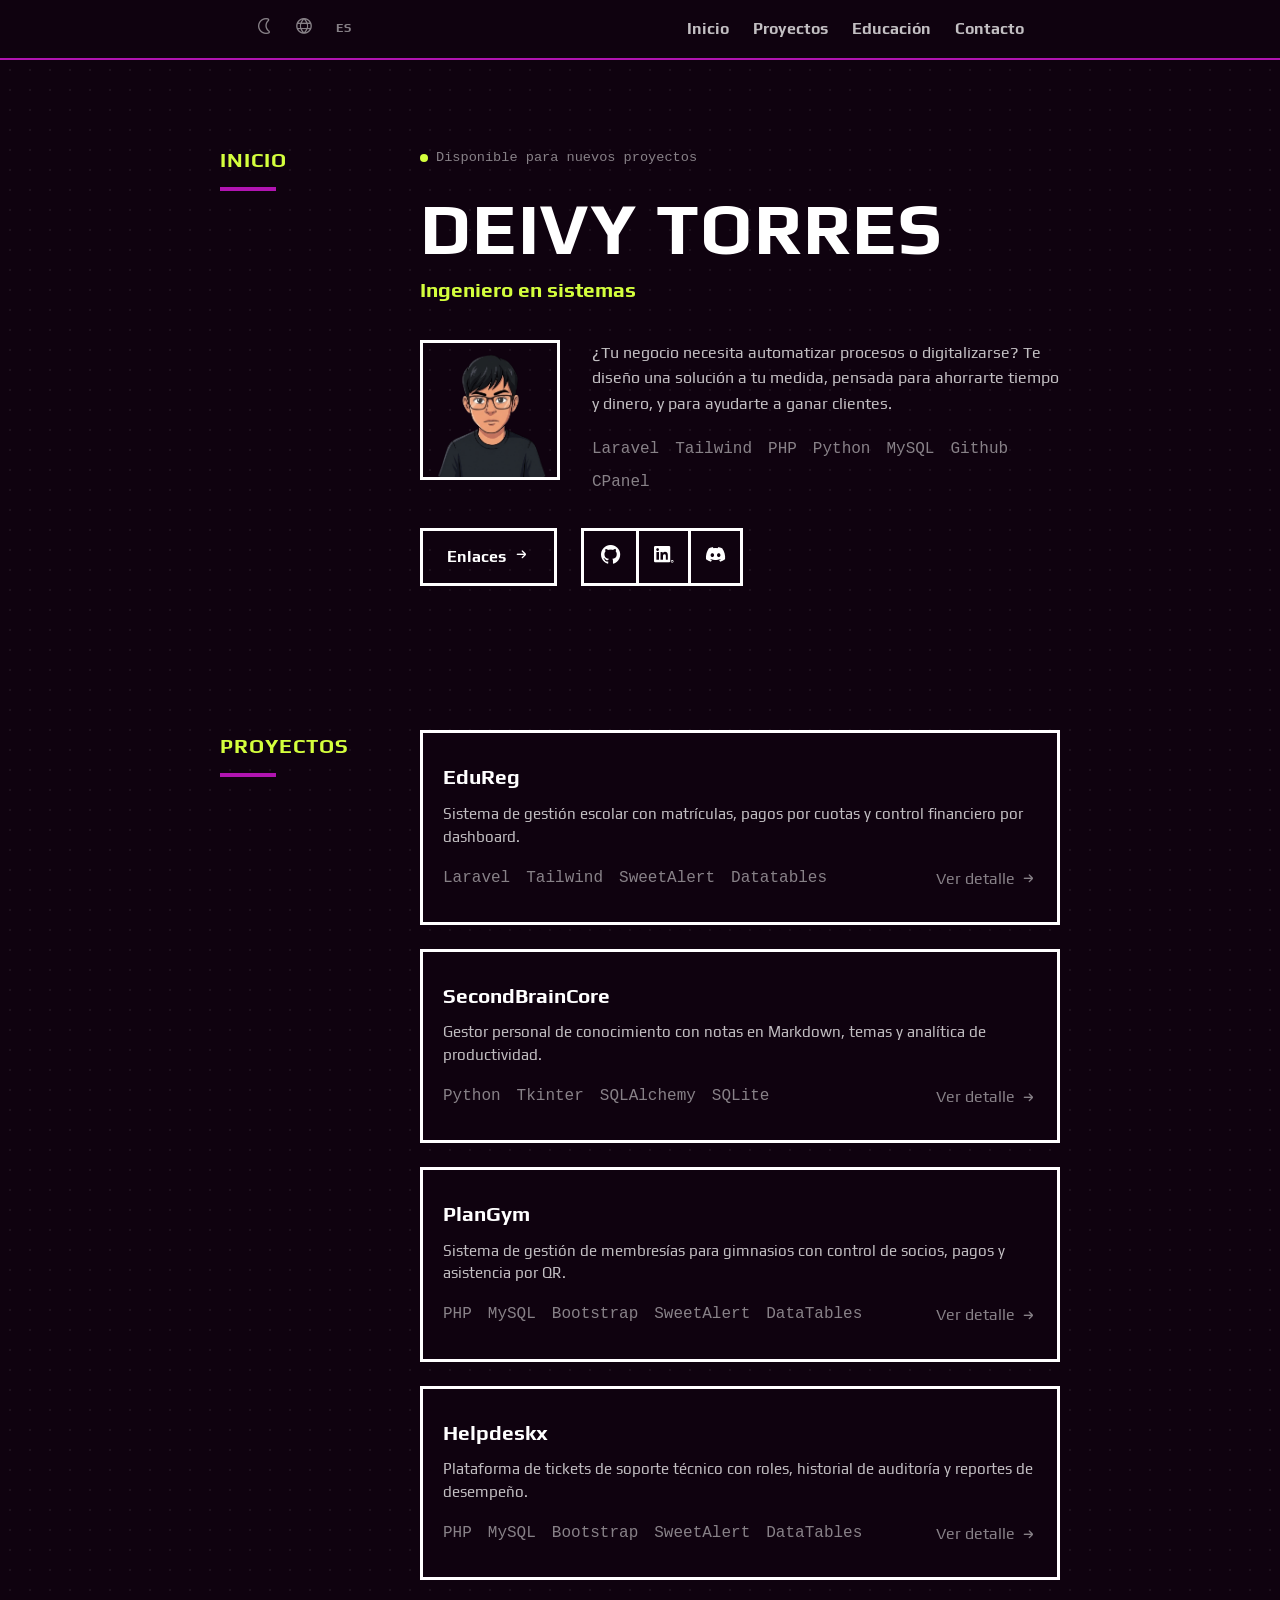
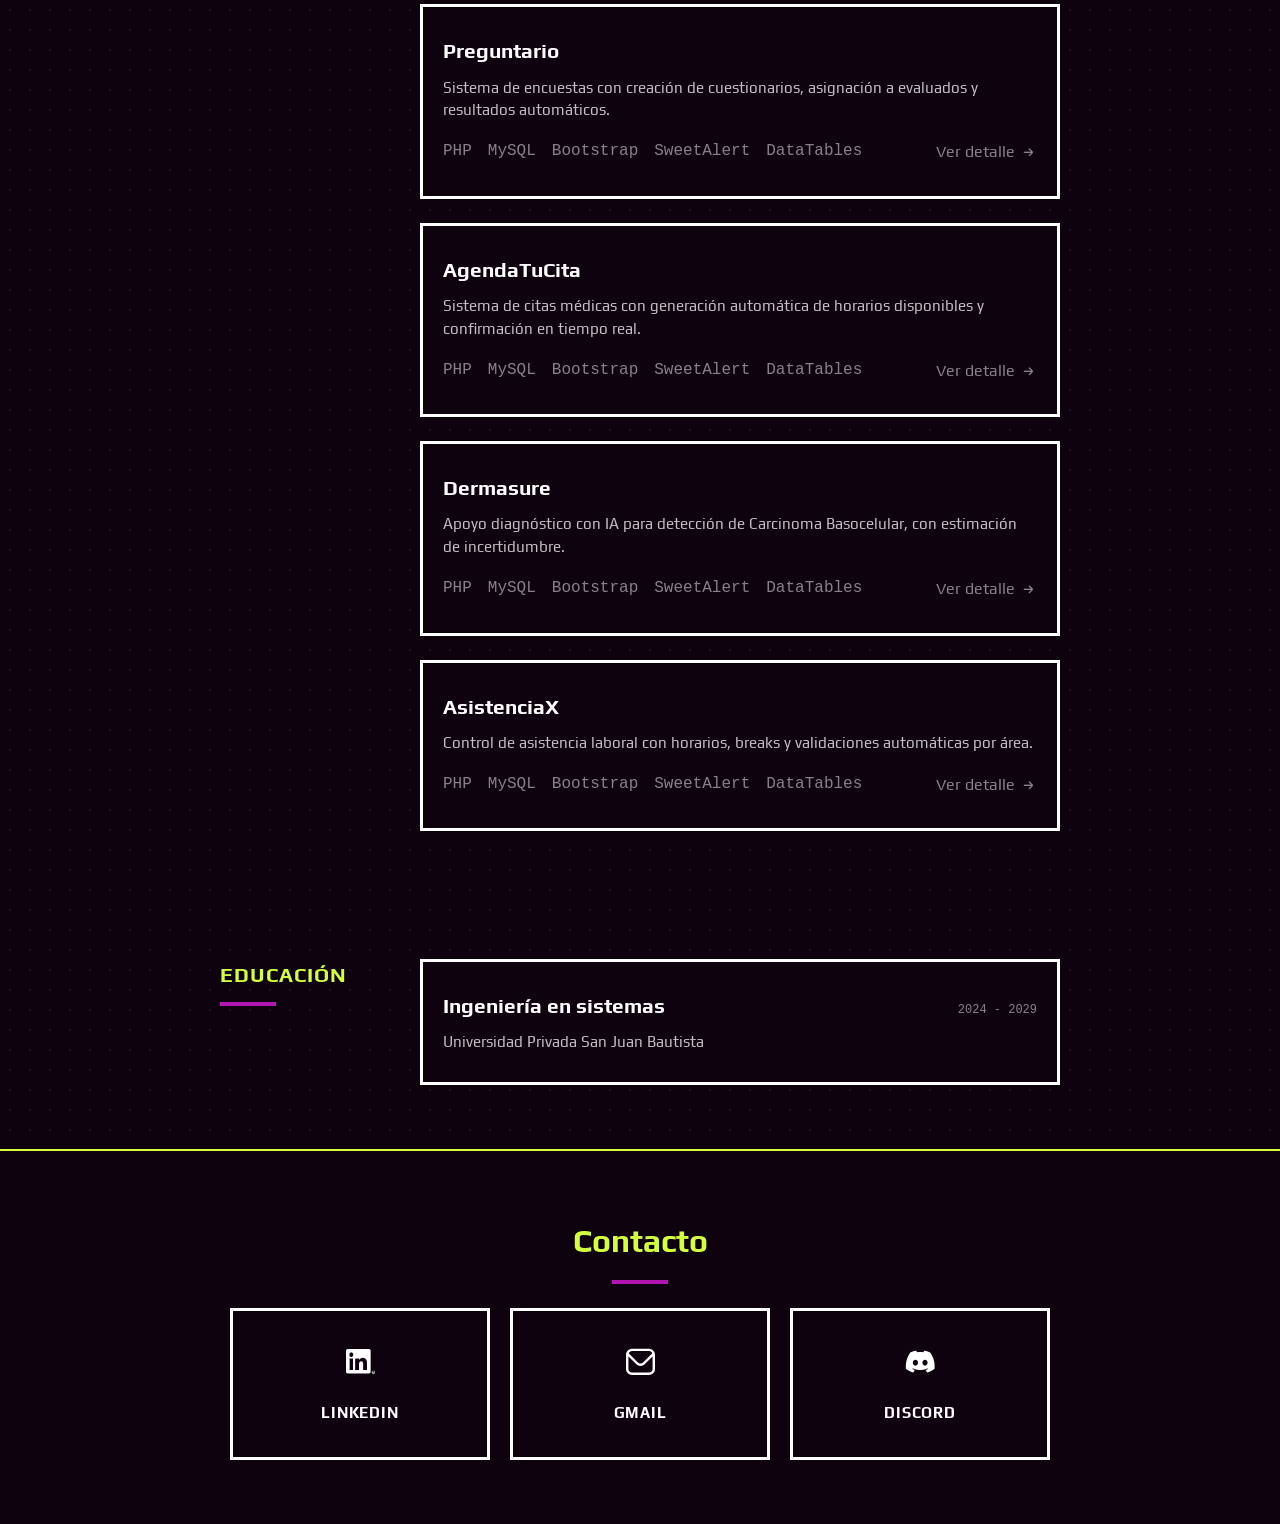
==== commit acef5281: "cambios de idioma" ====
--- a/index.html
+++ b/index.html
@@ -79,10 +79,10 @@
           </div>
 
           <div class="hero-actions">
-            <a href="#" class="hero-cta">
+            <span class="hero-cta">
               <span data-i18n="home.cta">Enlaces</span>
               <i class="fi fi-rr-arrow-small-right" aria-hidden="true"></i>
-            </a>
+            </span>
 
             <ul class="contact-list">
               <li>
--- a/style.css
+++ b/style.css
@@ -670,6 +670,17 @@
     flex: 1 1 100%;
     max-width: none;
   }
+
+  .hero,
+  .project-detail {
+    padding-top: 8.5rem;
+  }
+
+  /* Para que al pulsar Inicio/Proyectos/etc. no queden tapados por el header */
+  main > section,
+  .site-footer {
+    scroll-margin-top: 7.5rem;
+  }
 }
 
 @media (prefers-reduced-motion: reduce) {
@@ -889,4 +900,10 @@
 
 .lightbox-next {
   right: 0.5rem;
+}
+
+@media (max-width: 480px) {
+  .project-detail {
+    padding-top: 6.5rem;
+  }
 }
